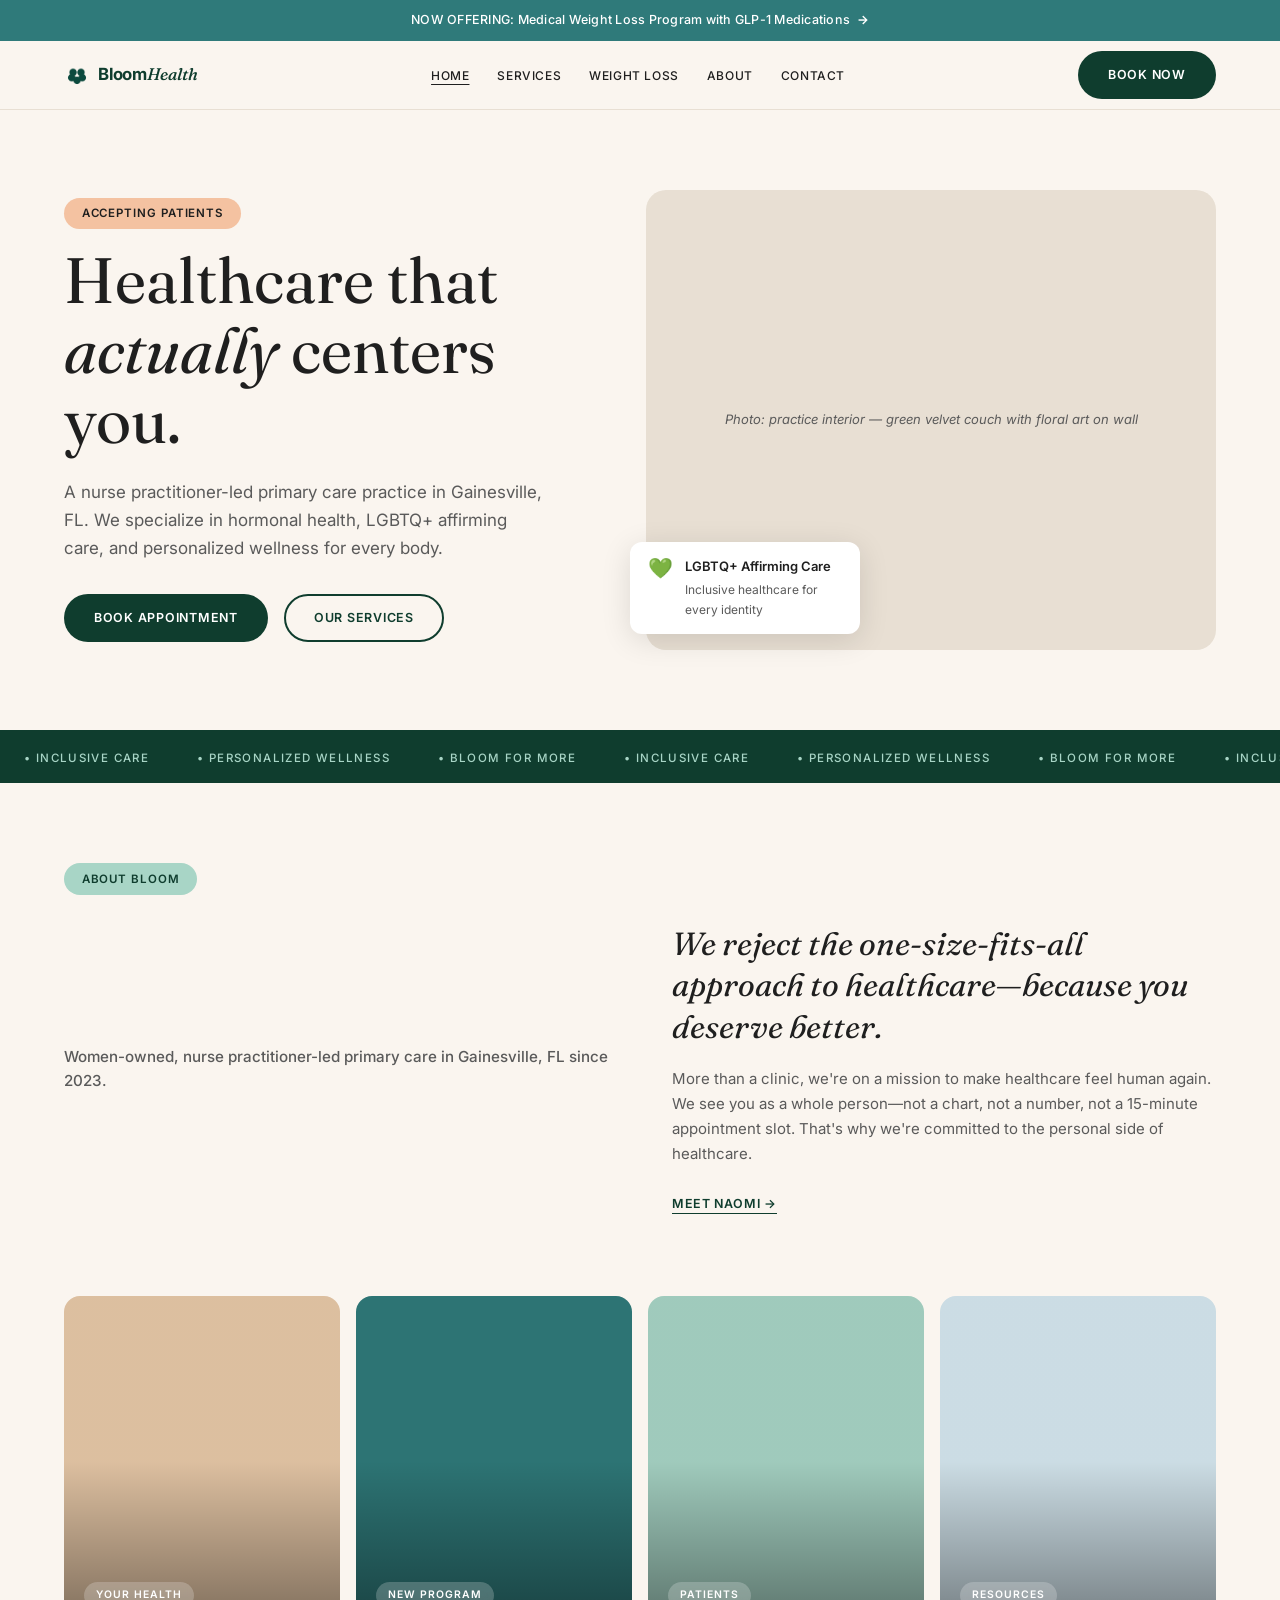
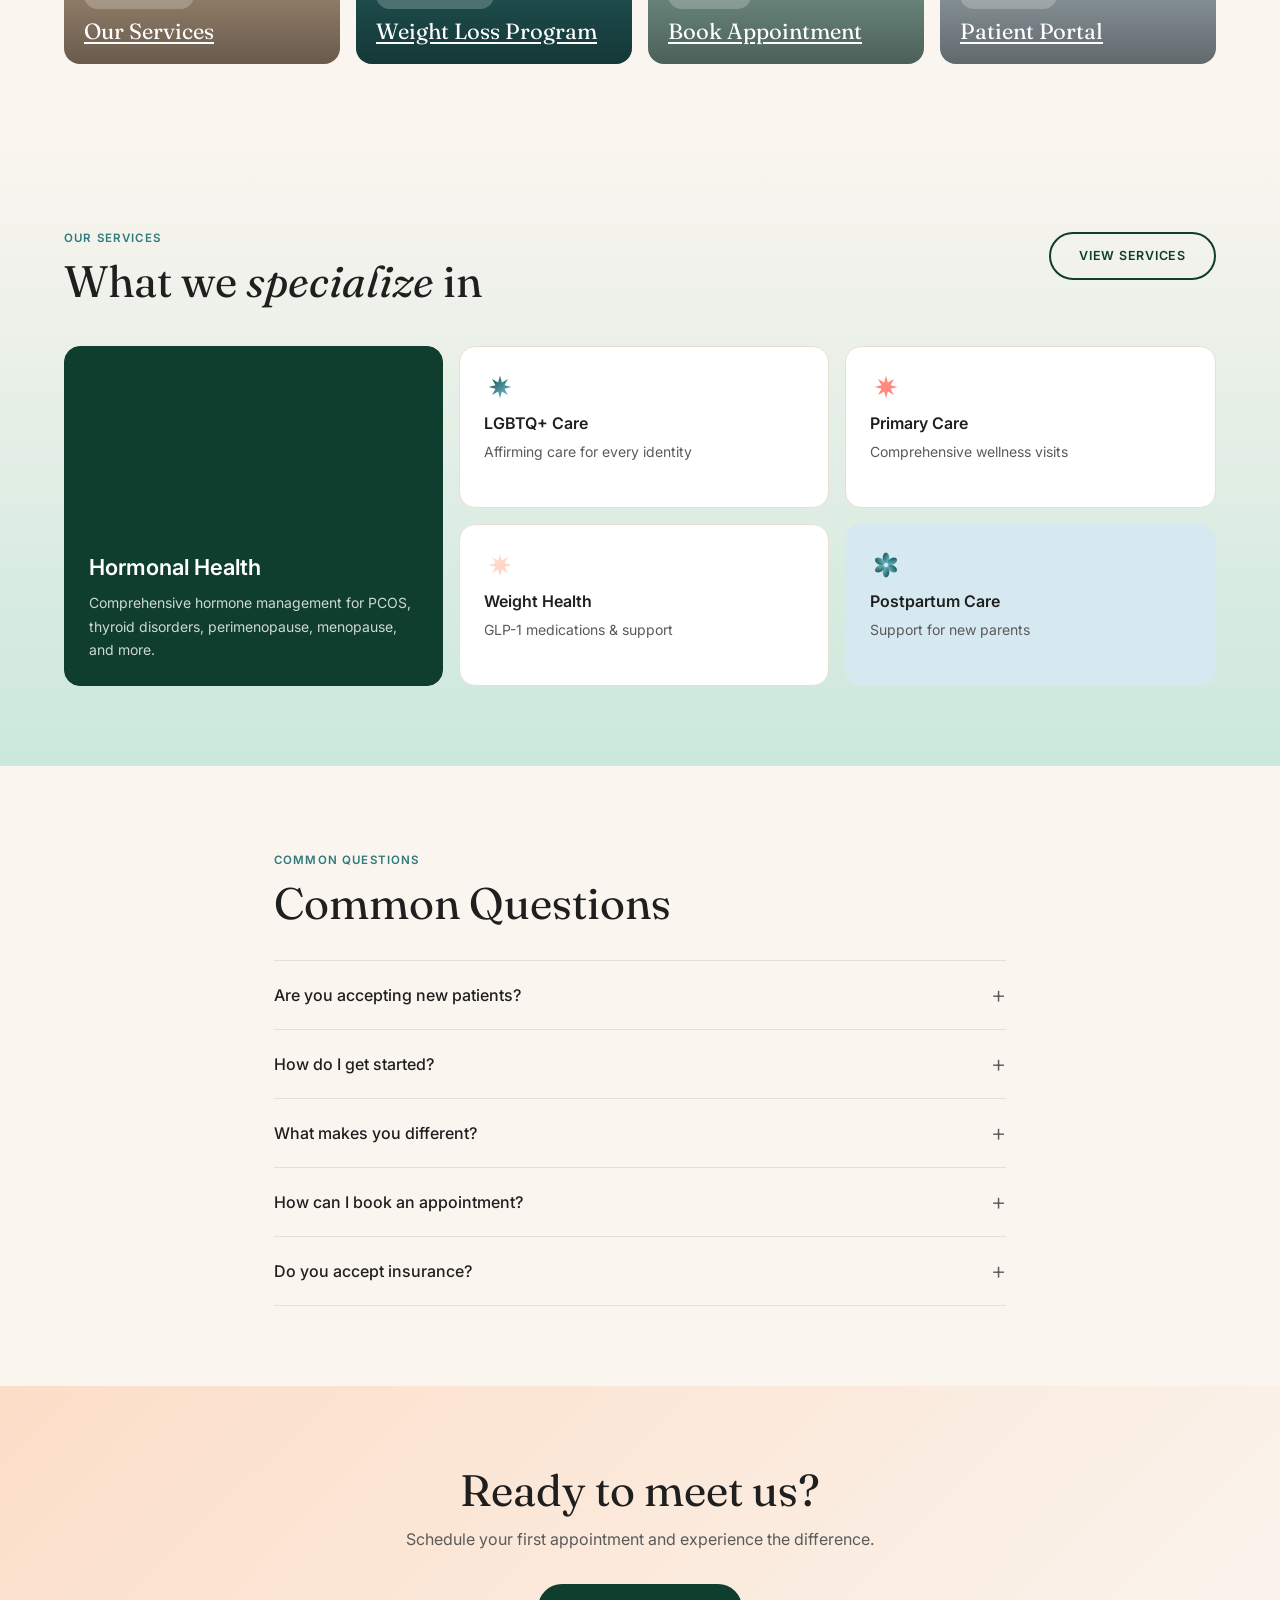
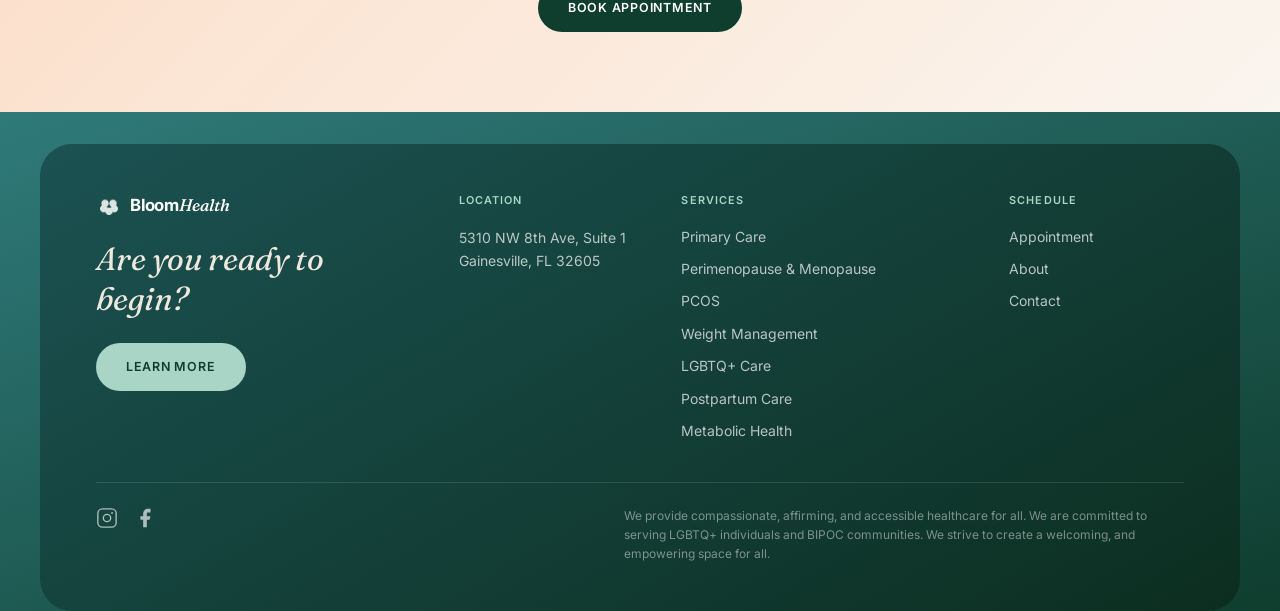
==== index.html @ 66f79494 "Initial Bloom Health site rebuild Co-Authored-By: Claude Sonnet 4.6 <noreply@anthropic.com>" ====
<!DOCTYPE html>
<html lang="en">
<head>
  <meta charset="UTF-8">
  <meta name="viewport" content="width=device-width, initial-scale=1.0">
  <title>Bloom Health | Primary Care in Gainesville, FL</title>
  <meta name="description" content="Bloom Health is a nurse practitioner-led primary care practice in Gainesville, FL. Specializing in hormonal health, LGBTQ+ affirming care, and personalized wellness.">
  <meta property="og:title" content="Bloom Health | Primary Care in Gainesville, FL">
  <meta property="og:description" content="Healthcare that actually centers you. A nurse practitioner-led primary care practice in Gainesville, FL.">
  <meta property="og:type" content="website">
  <link rel="preconnect" href="https://fonts.googleapis.com">
  <link rel="preconnect" href="https://fonts.gstatic.com" crossorigin>
  <link href="https://fonts.googleapis.com/css2?family=Fraunces:ital,opsz,wght@0,9..144,400;0,9..144,500;1,9..144,400;1,9..144,500&family=Inter:wght@400;500;600;700&display=swap" rel="stylesheet">
  <link rel="stylesheet" href="css/styles.css">
</head>
<body>

<!-- TOP BANNER -->
<div class="top-banner">
  NOW OFFERING: Medical Weight Loss Program with GLP-1 Medications
  <a href="weight-loss.html">&nbsp;→</a>
</div>

<!-- NAV -->
<nav class="site-nav">
  <div class="nav-inner">
    <a href="index.html" class="logo">
      <img src="assets/bloom-forest.png" class="logo-icon" alt="">
      <span class="logo-text"><span class="logo-bloom">Bloom</span><span class="logo-health">Health</span></span>
    </a>
    <ul class="nav-links">
      <li><a href="index.html" class="active">Home</a></li>
      <li><a href="services.html">Services</a></li>
      <li><a href="weight-loss.html">Weight Loss</a></li>
      <li><a href="about.html">About</a></li>
      <li><a href="contact.html">Contact</a></li>
    </ul>
    <div class="nav-right">
      <a href="#" class="btn btn-dark">Book Now</a>
      <button class="hamburger" aria-label="Open menu" aria-expanded="false">
        <span></span><span></span><span></span>
      </button>
    </div>
  </div>
</nav>
<div class="nav-overlay" role="dialog" aria-modal="true" aria-label="Navigation menu">
  <button class="close-btn" aria-label="Close menu">✕</button>
  <a href="index.html">Home</a>
  <a href="services.html">Services</a>
  <a href="weight-loss.html">Weight Loss</a>
  <a href="about.html">About</a>
  <a href="contact.html">Contact</a>
  <a href="#" class="btn btn-dark">Book Now</a>
</div>

<!-- ══════════════════════════════════════════
     HERO
     ══════════════════════════════════════════ -->
<section class="home-hero">
  <div class="home-hero-inner">
    <div class="hero-left">
      <span class="pill pill-peach">Accepting Patients</span>
      <h1 class="hero-headline">Healthcare that <em>actually</em> centers you.</h1>
      <p class="hero-body">A nurse practitioner-led primary care practice in Gainesville, FL. We specialize in hormonal health, LGBTQ+ affirming care, and personalized wellness for every body.</p>
      <div class="hero-actions">
        <a href="#" class="btn btn-dark">Book Appointment</a>
        <a href="services.html" class="btn btn-outline">Our Services</a>
      </div>
    </div>
    <div class="hero-image-wrap">
      <div class="img-placeholder" style="min-height:460px; border-radius:20px;">Photo: practice interior — green velvet couch with floral art on wall</div>
      <div class="hero-float-card">
        <div class="float-icon">💚</div>
        <div class="float-card-text">
          <strong>LGBTQ+ Affirming Care</strong>
          <p>Inclusive healthcare for every identity</p>
        </div>
      </div>
    </div>
  </div>
</section>

<!-- MARQUEE -->
<div class="marquee-strip" aria-hidden="true">
  <div class="marquee-track">
    <span>• INCLUSIVE CARE</span><span>• PERSONALIZED WELLNESS</span><span>• BLOOM FOR MORE</span>
    <span>• INCLUSIVE CARE</span><span>• PERSONALIZED WELLNESS</span><span>• BLOOM FOR MORE</span>
    <span>• INCLUSIVE CARE</span><span>• PERSONALIZED WELLNESS</span><span>• BLOOM FOR MORE</span>
    <span>• INCLUSIVE CARE</span><span>• PERSONALIZED WELLNESS</span><span>• BLOOM FOR MORE</span>
    <span>• INCLUSIVE CARE</span><span>• PERSONALIZED WELLNESS</span><span>• BLOOM FOR MORE</span>
    <span>• INCLUSIVE CARE</span><span>• PERSONALIZED WELLNESS</span><span>• BLOOM FOR MORE</span>
  </div>
</div>

<!-- ══════════════════════════════════════════
     ABOUT TEASER
     ══════════════════════════════════════════ -->
<section class="home-about">
  <div class="container">
    <span class="pill pill-mint">About Bloom</span>
    <div class="about-grid">
      <div>
        <p class="about-left-text">Women-owned, nurse practitioner-led primary care in Gainesville, FL since 2023.</p>
      </div>
      <div>
        <p class="about-big-quote">We reject the one-size-fits-all approach to healthcare—because <em>you deserve better</em>.</p>
        <p class="about-sub">More than a clinic, we're on a mission to make healthcare feel human again. We see you as a whole person—not a chart, not a number, not a 15-minute appointment slot. That's why we're committed to the personal side of healthcare.</p>
        <a href="about.html" class="meet-link">Meet Naomi →</a>
      </div>
    </div>
  </div>
</section>

<!-- ══════════════════════════════════════════
     4-IMAGE FEATURE GRID
     ══════════════════════════════════════════ -->
<div class="feature-grid">
  <div class="feature-grid-inner">
    <a href="services.html" class="feature-card fc-1">
      <div class="fc-bg"></div>
      <div class="fc-overlay"></div>
      <div class="fc-content">
        <span class="fc-eyebrow">Your Health</span>
        <p class="fc-title">Our Services</p>
      </div>
    </a>
    <a href="weight-loss.html" class="feature-card fc-2">
      <div class="fc-bg"></div>
      <div class="fc-overlay"></div>
      <div class="fc-content">
        <span class="fc-eyebrow">New Program</span>
        <p class="fc-title">Weight Loss Program</p>
      </div>
    </a>
    <a href="#" class="feature-card fc-3">
      <div class="fc-bg"></div>
      <div class="fc-overlay"></div>
      <div class="fc-content">
        <span class="fc-eyebrow">Patients</span>
        <p class="fc-title">Book Appointment</p>
      </div>
    </a>
    <a href="#" class="feature-card fc-4">
      <div class="fc-bg"></div>
      <div class="fc-overlay"></div>
      <div class="fc-content">
        <span class="fc-eyebrow">Resources</span>
        <p class="fc-title">Patient Portal</p>
      </div>
    </a>
  </div>
</div>

<!-- ══════════════════════════════════════════
     SERVICES SECTION
     ══════════════════════════════════════════ -->
<section class="home-services">
  <div class="container">
    <div class="services-sec-header">
      <div>
        <span class="section-label">Our Services</span>
        <h2>What we <em>specialize</em> in</h2>
      </div>
      <a href="services.html" class="btn btn-outline" style="margin-top:0.5rem;">View Services</a>
    </div>
    <div class="services-grid-home">
      <!-- Big dark left card -->
      <a href="services.html" class="svc-card dark" style="justify-content:flex-end; min-height:340px;">
        <div>
          <h3 style="font-size:1.375rem; margin-bottom:0.75rem;">Hormonal Health</h3>
          <p>Comprehensive hormone management for PCOS, thyroid disorders, perimenopause, menopause, and more.</p>
        </div>
      </a>
      <!-- Right 2×2 -->
      <div class="services-right-grid">
        <a href="lgbtq-care.html" class="svc-card">
          <img src="assets/starburst-gradient-mint.png" class="svc-card-icon" alt="">
          <h3>LGBTQ+ Care</h3>
          <p>Affirming care for every identity</p>
        </a>
        <a href="primary-care.html" class="svc-card">
          <img src="assets/starburst-coral.png" class="svc-card-icon" alt="">
          <h3>Primary Care</h3>
          <p>Comprehensive wellness visits</p>
        </a>
        <a href="weight-management.html" class="svc-card">
          <img src="assets/starburst-gradient-peach.png" class="svc-card-icon" alt="">
          <h3>Weight Health</h3>
          <p>GLP-1 medications &amp; support</p>
        </a>
        <a href="postpartum.html" class="svc-card sky-bg">
          <img src="assets/flower-6-gradient-mint.png" class="svc-card-icon" alt="">
          <h3>Postpartum Care</h3>
          <p>Support for new parents</p>
        </a>
      </div>
    </div>
  </div>
</section>

<!-- ══════════════════════════════════════════
     FAQ
     ══════════════════════════════════════════ -->
<section class="home-faq">
  <div class="container" style="max-width:780px;">
    <span class="section-label">Common Questions</span>
    <h2>Common Questions</h2>
    <div class="faq-list">

      <div class="faq-item">
        <button class="faq-q">Are you accepting new patients?<span class="faq-icon">+</span></button>
        <div class="faq-a">Yes! We are currently accepting new patients. We welcome patients of all backgrounds, identities, and health needs. You can book your first appointment online or by calling our office.</div>
      </div>

      <div class="faq-item">
        <button class="faq-q">How do I get started?<span class="faq-icon">+</span></button>
        <div class="faq-a">Getting started is easy. Click "Book Appointment" to schedule your new patient visit online, or reach out via our Contact page with any questions. New patient appointments are 60 minutes so we have plenty of time to get to know you and your health history.</div>
      </div>

      <div class="faq-item">
        <button class="faq-q">What makes you different?<span class="faq-icon">+</span></button>
        <div class="faq-a">We offer longer appointment times (60 minutes for new patients), whole-person care that connects your symptoms to root causes, a provider who knows your story—not just your chart—and inclusive, affirming care for every body and identity. We reject the rushed, impersonal model of care.</div>
      </div>

      <div class="faq-item">
        <button class="faq-q">How can I book an appointment?<span class="faq-icon">+</span></button>
        <div class="faq-a">You can book online using the "Book Now" button at the top of any page, or contact us directly at info@heybloomhealth.com or (352) 580-6573. We'll get you scheduled as quickly as possible.</div>
      </div>

      <div class="faq-item">
        <!-- TODO: ariella to finish — needs real insurance answer -->
        <button class="faq-q">Do you accept insurance?<span class="faq-icon">+</span></button>
        <div class="faq-a">Please contact our office at info@heybloomhealth.com or (352) 580-6573 for the most current information about accepted insurance plans and self-pay options. We are happy to help you understand your coverage before your visit.</div>
      </div>

    </div>
  </div>
</section>

<!-- ══════════════════════════════════════════
     CTA
     ══════════════════════════════════════════ -->
<section class="cta-section cta-peach-cream">
  <div class="container">
    <h2>Ready to meet us?</h2>
    <p>Schedule your first appointment and experience the difference.</p>
    <a href="#" class="btn btn-dark">Book Appointment</a>
  </div>
</section>

<!-- FOOTER -->
<footer class="site-footer">
  <div class="footer-card">
    <div class="footer-top">
      <div class="footer-brand">
        <div class="footer-logo logo">
          <img src="assets/bloom-gradient-mint.png" class="logo-icon" alt="" style="filter:brightness(0) invert(1) opacity(0.85);">
          <span class="logo-text"><span class="logo-bloom">Bloom</span><span class="logo-health">Health</span></span>
        </div>
        <p class="footer-tagline">Are you ready to begin?</p>
        <a href="#" class="btn btn-mint">Learn more</a>
      </div>
      <div>
        <span class="footer-col-label">Location</span>
        <div class="footer-col-links">
          <address>5310 NW 8th Ave, Suite 1<br>Gainesville, FL 32605</address>
        </div>
      </div>
      <div>
        <span class="footer-col-label">Services</span>
        <nav class="footer-col-links">
          <a href="primary-care.html">Primary Care</a>
          <a href="perimenopause.html">Perimenopause &amp; Menopause</a>
          <a href="pcos.html">PCOS</a>
          <a href="weight-management.html">Weight Management</a>
          <a href="lgbtq-care.html">LGBTQ+ Care</a>
          <a href="postpartum.html">Postpartum Care</a>
          <a href="metabolic-health.html">Metabolic Health</a>
        </nav>
      </div>
      <div>
        <span class="footer-col-label">Schedule</span>
        <nav class="footer-col-links">
          <a href="#">Appointment</a>
          <a href="about.html">About</a>
          <a href="contact.html">Contact</a>
        </nav>
      </div>
    </div>
    <hr class="footer-divider">
    <div class="footer-bottom">
      <div class="footer-social">
        <a href="#" aria-label="Instagram">
          <svg width="22" height="22" fill="none" stroke="currentColor" stroke-width="1.5" viewBox="0 0 24 24"><rect x="2" y="2" width="20" height="20" rx="5"/><circle cx="12" cy="12" r="4"/><path d="M17.5 6.5h.01" stroke-linecap="round" stroke-width="2"/></svg>
        </a>
        <a href="#" aria-label="Facebook">
          <svg width="22" height="22" fill="currentColor" viewBox="0 0 24 24"><path d="M18 2h-3a5 5 0 0 0-5 5v3H7v4h3v8h4v-8h3l1-4h-4V7a1 1 0 0 1 1-1h3z"/></svg>
        </a>
      </div>
      <p class="footer-fine-print">We provide compassionate, affirming, and accessible healthcare for all. We are committed to serving LGBTQ+ individuals and BIPOC communities. We strive to create a welcoming, and empowering space for all.</p>
    </div>
  </div>
</footer>

<script src="js/main.js"></script>
</body>
</html>
---- css/styles.css ----
/* ============================================================
   BLOOM HEALTH — SHARED STYLES
   ============================================================ */

/* --- Google Fonts loaded via <link> in each page head --- */

/* ============================================================
   1. CSS VARIABLES
   ============================================================ */
:root {
  /* Brand colors */
  --forest:  #0F3D2E;
  --teal:    #2F7A7A;
  --mint:    #A8D5C6;
  --coral:   #E87461;
  --peach:   #F4C2A1;
  --sky:     #D6E8F0;
  --cream:   #FAF5EF;

  /* Text */
  --text:           #1F1F1F;
  --text-secondary: #5A5A5A;
  --border:         #E8DFD3;

  /* Fonts */
  --serif: 'Fraunces', Georgia, serif;
  --sans:  'Inter', system-ui, sans-serif;

  /* Layout */
  --max-w:      1200px;
  --px:         1.5rem;
  --section-py: 5rem;

  /* Radius */
  --r-pill: 999px;
  --r-card: 16px;
  --r-sm:   8px;
}

/* ============================================================
   2. RESET & BASE
   ============================================================ */
*, *::before, *::after { box-sizing: border-box; margin: 0; padding: 0; }
html { scroll-behavior: smooth; }
body {
  font-family: var(--sans);
  color: var(--text);
  background: var(--cream);
  font-size: 1rem;
  line-height: 1.6;
  -webkit-font-smoothing: antialiased;
}
img { max-width: 100%; height: auto; display: block; }
a { text-decoration: none; color: inherit; }
ul, ol { list-style: none; }
button { font-family: var(--sans); }
address { font-style: normal; }

/* ============================================================
   3. TYPOGRAPHY
   ============================================================ */
h1, h2, h3, h4 {
  font-family: var(--serif);
  font-weight: 400;
  line-height: 1.1;
  color: var(--text);
}
h1 { font-size: clamp(2.5rem, 5vw, 4.25rem); }
h2 { font-size: clamp(1.75rem, 3.5vw, 2.75rem); }
h3 { font-size: clamp(1.2rem, 2.5vw, 1.6rem); }
p { line-height: 1.65; color: var(--text-secondary); }
em { font-style: italic; }
strong { font-weight: 600; color: var(--text); }

/* ============================================================
   4. LAYOUT UTILITIES
   ============================================================ */
.container {
  max-width: var(--max-w);
  margin: 0 auto;
  padding: 0 var(--px);
}
.section { padding: var(--section-py) 0; }
.text-center { text-align: center; }
.section-label {
  display: inline-block;
  font-size: 0.72rem;
  letter-spacing: 0.1em;
  text-transform: uppercase;
  font-weight: 600;
  color: var(--teal);
  margin-bottom: 0.625rem;
}
.section-label-block { display: block; }

/* Spacing helpers */
.mt-1 { margin-top: 0.5rem; }
.mt-2 { margin-top: 1rem; }
.mt-3 { margin-top: 1.5rem; }
.mt-4 { margin-top: 2rem; }
.mb-2 { margin-bottom: 1rem; }
.mb-3 { margin-bottom: 1.5rem; }
.mb-4 { margin-bottom: 2rem; }

/* ============================================================
   5. PILL BADGES (eyebrows / labels)
   ============================================================ */
.pill {
  display: inline-flex;
  align-items: center;
  padding: 0.4rem 1.1rem;
  border-radius: var(--r-pill);
  font-size: 0.72rem;
  letter-spacing: 0.08em;
  font-weight: 600;
  text-transform: uppercase;
  font-family: var(--sans);
  white-space: nowrap;
}
.pill-peach  { background: var(--peach); color: var(--text); }
.pill-mint   { background: var(--mint);  color: var(--forest); }
.pill-coral  { background: var(--coral); color: white; }
.pill-sky    { background: var(--sky);   color: var(--text); }
.pill-forest { background: var(--forest); color: white; }
.pill-teal   { background: var(--teal);  color: white; }

/* ============================================================
   6. BUTTONS
   ============================================================ */
.btn {
  display: inline-flex;
  align-items: center;
  justify-content: center;
  gap: 0.5rem;
  padding: 0.75rem 1.75rem;
  border-radius: var(--r-pill);
  font-family: var(--sans);
  font-size: 0.78rem;
  font-weight: 600;
  letter-spacing: 0.06em;
  text-transform: uppercase;
  cursor: pointer;
  border: 2px solid transparent;
  transition: opacity 0.2s, transform 0.15s;
  white-space: nowrap;
}
.btn:hover { opacity: 0.86; transform: translateY(-1px); }
.btn-dark    { background: var(--forest); color: white; }
.btn-white   { background: white; color: var(--text); border-color: var(--border); }
.btn-outline { background: transparent; color: var(--forest); border-color: var(--forest); }
.btn-outline-white { background: transparent; color: white; border-color: white; }
.btn-mint    { background: var(--mint); color: var(--forest); }
.btn-coral   { background: var(--coral); color: white; }

/* ============================================================
   7. CARDS
   ============================================================ */
.card {
  background: white;
  border-radius: var(--r-card);
  border: 1px solid var(--border);
  padding: 1.75rem;
}
.card-cream   { background: var(--cream); border-color: var(--border); }
.card-forest  { background: var(--forest); border-color: transparent; color: white; }
.card-forest p, .card-forest li { color: rgba(255,255,255,0.82); }
.card-sky     { background: var(--sky); border-color: transparent; }
.card-sky-light { background: #EAF4FA; border-color: transparent; }
.card-peach   { background: #FDF0E6; border-color: transparent; }
.card-mint-light { background: #EBF7F2; border-color: transparent; }

/* ============================================================
   8. IMAGE PLACEHOLDERS
   ============================================================ */
.img-placeholder {
  background: var(--border);
  border-radius: var(--r-card);
  display: flex;
  align-items: center;
  justify-content: center;
  color: var(--text-secondary);
  font-size: 0.8125rem;
  font-style: italic;
  text-align: center;
  padding: 2rem;
  min-height: 280px;
  width: 100%;
}

/* ============================================================
   9. HIGHLIGHTED TEXT (mark / inline)
   ============================================================ */
mark {
  background: transparent;
  padding: 0.05em 0.35em;
  border-radius: 5px;
  font-style: inherit;
}
mark.coral { background: var(--coral); color: white; }
mark.mint  { background: var(--mint);  color: var(--forest); }
mark.sky   { background: var(--sky);   color: var(--text); }

/* ============================================================
   10. NUMBERED STEPS
   ============================================================ */
.steps { display: flex; flex-direction: column; gap: 2rem; }
.step  { display: flex; gap: 1.5rem; align-items: flex-start; }
.step-number {
  flex-shrink: 0;
  width: 48px; height: 48px;
  border-radius: 50%;
  background: var(--mint);
  color: var(--forest);
  display: flex; align-items: center; justify-content: center;
  font-weight: 700; font-size: 1rem; font-family: var(--sans);
}
.step-content h4 {
  font-family: var(--sans); font-weight: 600; font-size: 1rem;
  color: var(--text); margin-bottom: 0.375rem;
}
.step-content p { font-size: 0.9375rem; }

/* ============================================================
   11. BLOOM DIFFERENCE / RULE LIST
   ============================================================ */
.diff-list { }
.diff-item { padding: 1.75rem 0; border-top: 1px solid var(--border); }
.diff-item:last-child { border-bottom: 1px solid var(--border); }
.diff-item h4 {
  font-family: var(--sans); font-weight: 600;
  color: var(--text); margin-bottom: 0.375rem;
}
.diff-item p { font-size: 0.9375rem; }

/* ============================================================
   12. BULLET LISTS
   ============================================================ */
.arrow-list { display: flex; flex-direction: column; gap: 0.625rem; }
.arrow-list li {
  display: flex; gap: 0.75rem;
  font-size: 0.9375rem; color: var(--text-secondary);
}
.arrow-list li::before { content: '→'; color: var(--coral); flex-shrink: 0; font-weight: 700; }

.check-list { display: flex; flex-direction: column; gap: 0.625rem; }
.check-list li {
  display: flex; gap: 0.75rem;
  font-size: 0.9375rem; color: var(--text-secondary);
}
.check-list li::before { content: '✓'; color: var(--forest); flex-shrink: 0; font-weight: 700; }

.dash-list { display: flex; flex-direction: column; gap: 0.625rem; }
.dash-list li {
  display: flex; gap: 0.75rem;
  font-size: 0.9375rem; color: var(--text-secondary);
}
.dash-list li::before { content: '—'; color: var(--border); flex-shrink: 0; }

.two-col-list {
  display: grid;
  grid-template-columns: 1fr 1fr;
  gap: 0.5rem 2rem;
}
.two-col-list li {
  display: flex; gap: 0.5rem;
  font-size: 0.875rem; color: var(--text-secondary);
}
.two-col-list li::before { content: '—'; color: var(--border); flex-shrink: 0; }
.two-col-list.cream-text li,
.two-col-list.cream-text li::before {
  color: rgba(255,255,255,0.82);
}

/* ============================================================
   13. QUOTE / HIGHLIGHT CARD
   ============================================================ */
.quote-card {
  background: var(--sky);
  border-radius: var(--r-card);
  padding: 2.5rem 3rem;
}
.quote-card blockquote {
  font-family: var(--serif);
  font-size: clamp(1.1rem, 2vw, 1.45rem);
  font-style: italic;
  line-height: 1.55;
  color: var(--text);
}
.quote-card .quote-mark {
  font-size: 3.5rem;
  color: var(--mint);
  line-height: 0.6;
  font-family: var(--serif);
  display: block;
  margin-bottom: 1.25rem;
}

/* ============================================================
   14. INSURANCE BOX
   ============================================================ */
.insurance-box {
  border-radius: 12px;
  padding: 2rem 2.25rem;
  background: var(--sky);
}
.insurance-box.peach { background: #FDF0E6; }
.insurance-box p { font-size: 0.9375rem; margin-bottom: 0.75rem; }
.insurance-box p:last-child { margin-bottom: 0; }

/* ============================================================
   15. TREATMENT SUB-CARDS
   ============================================================ */
.treatment-grid {
  display: grid;
  grid-template-columns: 1fr 1fr;
  gap: 1rem;
  margin-top: 1rem;
}
.treatment-card {
  background: #F2EDE6;
  border-radius: 12px;
  padding: 1.25rem 1.5rem;
}
.treatment-card h4 {
  font-family: var(--sans); font-weight: 600; font-size: 0.9rem;
  color: var(--text); margin-bottom: 0.375rem;
}
.treatment-card p { font-size: 0.85rem; }

/* ============================================================
   16. TREATMENT PARENT CARD
   ============================================================ */
.treatment-parent {
  border-radius: var(--r-card);
  border: 1px solid var(--border);
  background: white;
  padding: 2rem;
  margin-bottom: 1.25rem;
}
.treatment-parent > p {
  font-size: 0.9375rem;
  margin-bottom: 1.25rem;
}

/* ============================================================
   17. STAT CARDS (weight pages)
   ============================================================ */
.stat-cards-row {
  display: grid;
  grid-template-columns: repeat(3, 1fr);
  gap: 1.25rem;
  padding: 2.5rem var(--px);
  max-width: var(--max-w);
  margin: 0 auto;
}
.stat-card {
  background: white;
  border-radius: var(--r-card);
  border: 1px solid var(--border);
  padding: 1.75rem;
  text-align: center;
}
.stat-value {
  font-family: var(--serif);
  font-size: 2.75rem;
  color: var(--forest);
  display: block;
  line-height: 1;
}
.stat-unit {
  font-size: 0.68rem;
  letter-spacing: 0.1em;
  text-transform: uppercase;
  font-weight: 600;
  color: var(--text-secondary);
  display: block;
  margin-top: 0.375rem;
}

/* ============================================================
   18. PRICING CARD (dark)
   ============================================================ */
.pricing-card-dark {
  background: var(--forest);
  border-radius: var(--r-card);
  padding: 2.5rem;
}
.pricing-card-dark > h3 { color: white; font-family: var(--sans); font-weight: 700; font-size: 1.25rem; margin-bottom: 0.375rem; }
.pricing-card-dark > p { color: rgba(255,255,255,0.65); font-size: 0.875rem; margin-bottom: 0; }
.pricing-row {
  display: flex;
  justify-content: space-between;
  align-items: center;
  padding: 1.375rem 0;
  border-top: 1px solid rgba(255,255,255,0.15);
  gap: 1rem;
  flex-wrap: wrap;
}
.pricing-row-info h4 { color: white; font-family: var(--sans); font-weight: 600; font-size: 1rem; }
.pricing-row-info span { color: rgba(255,255,255,0.6); font-size: 0.8rem; display: block; margin-top: 0.2rem; }
.pricing-amount {
  font-family: var(--serif);
  font-size: 2.25rem;
  color: var(--mint);
  white-space: nowrap;
  line-height: 1;
}
.pricing-amount small { font-size: 1rem; font-family: var(--sans); color: rgba(255,255,255,0.6); }
.pricing-note {
  font-size: 0.8rem;
  color: rgba(255,255,255,0.55);
  border-top: 1px solid rgba(255,255,255,0.15);
  padding-top: 1.25rem;
  margin-top: 0.5rem;
}

/* ============================================================
   19. MEDICATION COMPARISON CARDS
   ============================================================ */
.med-cards {
  display: grid;
  grid-template-columns: 1fr 1fr;
  gap: 1.5rem;
  margin-top: 2rem;
}
.med-card { border-radius: var(--r-card); padding: 2rem; }
.med-card-light { background: white; border: 1px solid var(--border); }
.med-card-dark  { background: var(--forest); }
.med-card-dark h3 { color: white; }
.med-card-dark p  { color: rgba(255,255,255,0.7); }
.med-price {
  font-family: var(--serif);
  font-size: 3.5rem;
  line-height: 1;
  margin: 1rem 0 0.25rem;
}
.med-card-light .med-price { color: var(--forest); }
.med-card-dark  .med-price { color: var(--mint); }
.med-price-unit { font-size: 1rem; font-family: var(--sans); font-weight: 400; }
.med-card ul { display: flex; flex-direction: column; gap: 0.5rem; margin: 1.25rem 0 1.5rem; }
.med-card ul li { font-size: 0.875rem; display: flex; gap: 0.625rem; }
.med-card-light ul li::before { content: '—'; color: var(--mint); flex-shrink: 0; font-weight: 700; }
.med-card-dark  ul li::before { content: '—'; color: var(--coral); flex-shrink: 0; font-weight: 700; }
.med-card-dark .med-card ul li { color: rgba(255,255,255,0.8); }

/* ============================================================
   20. DARK FEATURES STRIP
   ============================================================ */
.dark-strip {
  background: var(--forest);
  padding: 3rem 0;
}
.dark-strip .inner {
  max-width: var(--max-w);
  margin: 0 auto;
  padding: 0 var(--px);
  display: grid;
  grid-template-columns: repeat(4, 1fr);
  gap: 2rem;
  text-align: center;
}
.dark-strip-item img { width: 40px; height: 40px; margin: 0 auto 0.75rem; filter: brightness(0) invert(1) opacity(0.8); }
.dark-strip-item h4 { color: white; font-family: var(--sans); font-weight: 600; font-size: 0.9rem; margin-bottom: 0.375rem; }
.dark-strip-item p  { color: rgba(255,255,255,0.6); font-size: 0.8rem; }

/* ============================================================
   21. APPROACH GRID (weight loss page)
   ============================================================ */
.approach-grid {
  display: grid;
  grid-template-columns: 1fr 1fr;
  gap: 1.25rem;
}
.approach-card {
  background: var(--sky);
  border-radius: var(--r-card);
  padding: 1.5rem;
}
.approach-card h4 { font-family: var(--sans); font-weight: 600; font-size: 0.95rem; color: var(--text); margin-bottom: 0.375rem; display: flex; gap: 0.5rem; align-items: flex-start; }
.approach-card h4::before { content: '✓'; color: var(--forest); flex-shrink: 0; }
.approach-card p { font-size: 0.875rem; }

/* ============================================================
   22. PROVIDER CARDS (about page)
   ============================================================ */
.provider-section { padding: var(--section-py) 0; background: var(--cream); }
.provider-inner {
  max-width: var(--max-w);
  margin: 0 auto;
  padding: 0 var(--px);
  display: grid;
  grid-template-columns: 1fr 1.65fr;
  gap: 4rem;
  align-items: start;
}
.provider-photo-wrap { position: relative; }
.provider-photo-wrap .img-placeholder {
  aspect-ratio: 3/4;
  min-height: unset;
  height: 420px;
}
.provider-tab {
  position: absolute;
  bottom: 0; left: 0; right: 0;
  background: var(--peach);
  border-radius: 0 0 var(--r-card) var(--r-card);
  padding: 1rem 1.25rem;
  text-align: center;
}
.provider-tab.mint-tab { background: var(--mint); }
.provider-tab strong { display: block; font-size: 0.9rem; font-weight: 600; color: var(--text); }
.provider-tab span   { font-size: 0.8rem; color: var(--text-secondary); }

.provider-bio h2 { margin: 0.5rem 0 1.25rem; }
.provider-bio > p { margin-bottom: 1.25rem; }
.provider-bio h4 {
  font-family: var(--sans); font-weight: 600;
  font-size: 0.8rem; text-transform: uppercase;
  letter-spacing: 0.07em; color: var(--text);
  margin: 1.5rem 0 0.625rem;
}
.provider-bio ul { display: flex; flex-direction: column; gap: 0.375rem; }
.provider-bio ul li {
  font-size: 0.9375rem; color: var(--text-secondary);
  padding-left: 1.25rem; position: relative;
}
.provider-bio ul li::before { content: '—'; position: absolute; left: 0; color: var(--border); }
.provider-tags { display: flex; gap: 0.625rem; flex-wrap: wrap; margin-top: 1.5rem; }
.provider-tag {
  padding: 0.4rem 1rem;
  border-radius: var(--r-pill);
  font-size: 0.78rem; font-weight: 500;
}

/* ============================================================
   23. NAVIGATION
   ============================================================ */
.site-nav {
  position: sticky;
  top: 0;
  z-index: 100;
  background: rgba(250,245,239,0.97);
  backdrop-filter: blur(8px);
  border-bottom: 1px solid var(--border);
}
.nav-inner {
  max-width: var(--max-w);
  margin: 0 auto;
  padding: 0 var(--px);
  height: 68px;
  display: flex;
  align-items: center;
  justify-content: space-between;
  gap: 1.5rem;
}
.logo {
  display: flex;
  align-items: center;
  gap: 0.5rem;
  text-decoration: none;
  flex-shrink: 0;
}
.logo-icon { width: 26px; height: 26px; flex-shrink: 0; }
.logo-text  { display: flex; align-items: baseline; }
.logo-bloom { font-family: var(--sans); font-weight: 700; font-size: 1.05rem; color: var(--forest); letter-spacing: -0.01em; }
.logo-health{ font-family: var(--serif); font-style: italic; font-weight: 500; font-size: 1.05rem; color: var(--forest); }

.nav-links {
  display: flex;
  align-items: center;
  gap: 1.75rem;
}
.nav-links a {
  font-size: 0.75rem;
  font-weight: 500;
  letter-spacing: 0.05em;
  text-transform: uppercase;
  color: var(--text);
  transition: color 0.2s;
}
.nav-links a:hover { color: var(--forest); }
.nav-links a.active {
  text-decoration: underline;
  text-underline-offset: 4px;
}
.nav-right {
  display: flex;
  align-items: center;
  gap: 1rem;
}
.hamburger {
  display: none;
  background: none;
  border: none;
  cursor: pointer;
  padding: 0.375rem;
  flex-direction: column;
  gap: 5px;
}
.hamburger span {
  display: block;
  width: 22px; height: 2px;
  background: var(--text);
  border-radius: 2px;
  transition: 0.3s;
}

/* Mobile overlay */
.nav-overlay {
  display: none;
  position: fixed;
  inset: 0;
  background: var(--cream);
  z-index: 200;
  flex-direction: column;
  align-items: center;
  justify-content: center;
  gap: 2rem;
}
.nav-overlay.open { display: flex; }
.nav-overlay a {
  font-size: 1.25rem;
  font-weight: 500;
  text-transform: uppercase;
  letter-spacing: 0.06em;
  color: var(--text);
}
.nav-overlay .close-btn {
  position: absolute;
  top: 1.25rem; right: 1.25rem;
  background: none; border: none;
  font-size: 1.5rem;
  cursor: pointer;
  color: var(--text);
  padding: 0.5rem;
  line-height: 1;
}

/* ============================================================
   24. TOP BANNER
   ============================================================ */
.top-banner {
  background: var(--teal);
  color: white;
  text-align: center;
  padding: 0.65rem var(--px);
  font-size: 0.78rem;
  font-weight: 500;
  letter-spacing: 0.02em;
}
.top-banner a { color: white; font-weight: 700; }

/* ============================================================
   25. MARQUEE
   ============================================================ */
.marquee-strip {
  overflow: hidden;
  background: var(--forest);
  padding: 0.875rem 0;
}
.marquee-track {
  display: inline-flex;
  animation: marquee 28s linear infinite;
}
.marquee-track span {
  font-size: 0.72rem;
  letter-spacing: 0.12em;
  text-transform: uppercase;
  color: var(--mint);
  font-weight: 500;
  padding: 0 1.5rem;
  white-space: nowrap;
}
@keyframes marquee {
  0%   { transform: translateX(0); }
  100% { transform: translateX(-50%); }
}

/* ============================================================
   26. FOOTER
   ============================================================ */
.site-footer {
  background: linear-gradient(160deg, var(--teal) 0%, var(--forest) 100%);
  padding: 2rem var(--px) 0;
}
.footer-card {
  background: linear-gradient(150deg, #1b5252 0%, #0c2e20 100%);
  border-radius: 32px;
  padding: 3rem 3.5rem;
  max-width: var(--max-w);
  margin: 0 auto;
}
.footer-top {
  display: grid;
  grid-template-columns: 1.8fr 1fr 1.6fr 1fr;
  gap: 3rem;
  margin-bottom: 2.5rem;
}
.footer-logo .logo-bloom,
.footer-logo .logo-health { color: white; }
.footer-tagline {
  font-family: var(--serif);
  font-style: italic;
  font-size: clamp(1.5rem, 2.5vw, 2.1rem);
  color: #EEE8DE;
  line-height: 1.25;
  margin: 1.25rem 0 1.5rem;
}
.footer-col-label {
  font-size: 0.68rem;
  letter-spacing: 0.1em;
  text-transform: uppercase;
  font-weight: 600;
  color: var(--mint);
  margin-bottom: 1rem;
  display: block;
}
.footer-col-links { display: flex; flex-direction: column; gap: 0.625rem; }
.footer-col-links a {
  font-size: 0.875rem;
  color: rgba(255,255,255,0.7);
  transition: color 0.2s;
}
.footer-col-links a:hover { color: white; }
.footer-col-links address {
  color: rgba(255,255,255,0.7);
  font-size: 0.875rem;
  line-height: 1.7;
}
.footer-divider {
  border: none;
  border-top: 1px solid rgba(255,255,255,0.12);
  margin-bottom: 1.5rem;
}
.footer-bottom {
  display: flex;
  align-items: flex-start;
  justify-content: space-between;
  gap: 2rem;
  flex-wrap: wrap;
}
.footer-social { display: flex; gap: 1rem; align-items: center; }
.footer-social a { color: rgba(255,255,255,0.65); transition: color 0.2s; }
.footer-social a:hover { color: white; }
.footer-fine-print {
  font-size: 0.75rem;
  color: rgba(255,255,255,0.45);
  max-width: 560px;
  line-height: 1.55;
}

/* ============================================================
   27. HOME PAGE
   ============================================================ */

/* Hero */
.home-hero {
  background: var(--cream);
  padding: var(--section-py) 0;
}
.home-hero-inner {
  max-width: var(--max-w);
  margin: 0 auto;
  padding: 0 var(--px);
  display: grid;
  grid-template-columns: 1fr 1.1fr;
  gap: 4rem;
  align-items: center;
}
.hero-headline {
  font-size: clamp(2.5rem, 5vw, 4.25rem);
  margin: 1rem 0 1.375rem;
}
.hero-body { font-size: 1.0625rem; margin-bottom: 2rem; max-width: 480px; }
.hero-actions { display: flex; gap: 1rem; flex-wrap: wrap; align-items: center; }
.hero-image-wrap { position: relative; }
.hero-float-card {
  position: absolute;
  bottom: 1rem; left: -1rem;
  background: white;
  border-radius: 12px;
  padding: 0.875rem 1.125rem;
  box-shadow: 0 6px 30px rgba(0,0,0,0.12);
  display: flex; gap: 0.75rem; align-items: flex-start;
  max-width: 230px;
  font-size: 0.8rem;
}
.float-icon { font-size: 1.25rem; flex-shrink: 0; line-height: 1; margin-top: 0.1rem; }
.float-card-text strong { display: block; font-weight: 600; color: var(--text); margin-bottom: 0.2rem; font-size: 0.8125rem; }
.float-card-text p { font-size: 0.75rem; color: var(--text-secondary); }

/* About teaser */
.home-about { padding: var(--section-py) 0; background: var(--cream); }
.home-about .about-grid {
  display: grid;
  grid-template-columns: 1fr 1fr;
  gap: 4rem;
  align-items: center;
  margin-top: 1.75rem;
}
.about-left-text {
  font-size: 0.95rem;
  color: var(--text-secondary);
  font-weight: 500;
  line-height: 1.6;
}
.about-big-quote {
  font-family: var(--serif);
  font-size: clamp(1.4rem, 2.5vw, 2rem);
  font-style: italic;
  line-height: 1.3;
  color: var(--text);
  margin-bottom: 1.25rem;
}
.about-sub { font-size: 0.9375rem; margin-bottom: 1.5rem; }
.meet-link {
  font-size: 0.78rem;
  font-weight: 600;
  letter-spacing: 0.05em;
  text-transform: uppercase;
  color: var(--forest);
  border-bottom: 1.5px solid var(--forest);
  padding-bottom: 2px;
}

/* Feature grid (4 tall cards) */
.feature-grid { padding: 0 0 var(--section-py); background: var(--cream); }
.feature-grid-inner {
  max-width: var(--max-w);
  margin: 0 auto;
  padding: 0 var(--px);
  display: grid;
  grid-template-columns: repeat(4, 1fr);
  gap: 1rem;
}
.feature-card {
  position: relative;
  border-radius: var(--r-card);
  overflow: hidden;
  aspect-ratio: 3/4;
  display: flex;
  flex-direction: column;
  justify-content: flex-end;
  text-decoration: none;
}
.fc-bg {
  position: absolute;
  inset: 0;
  background-size: cover;
  background-position: center;
}
.fc-overlay {
  position: absolute;
  inset: 0;
  background: linear-gradient(to top, rgba(0,0,0,0.55) 0%, rgba(0,0,0,0.05) 55%);
}
.fc-content {
  position: relative;
  z-index: 1;
  padding: 1.25rem;
}
.fc-eyebrow {
  display: inline-block;
  background: rgba(255,255,255,0.22);
  backdrop-filter: blur(4px);
  color: white;
  font-size: 0.65rem;
  letter-spacing: 0.1em;
  text-transform: uppercase;
  font-weight: 600;
  padding: 0.3rem 0.75rem;
  border-radius: var(--r-pill);
  margin-bottom: 0.625rem;
}
.fc-title {
  font-family: var(--serif);
  font-size: 1.375rem;
  color: white;
  line-height: 1.15;
  text-decoration: underline;
  text-underline-offset: 3px;
}
.feature-card.fc-1 .fc-bg { background-color: #E8C9A8; }
.feature-card.fc-2 .fc-bg { background-color: var(--teal); }
.feature-card.fc-3 .fc-bg { background-color: var(--mint); }
.feature-card.fc-4 .fc-bg { background-color: var(--sky); }

/* Home services section */
.home-services {
  background: linear-gradient(180deg, var(--cream) 0%, #CBE8DC 100%);
  padding: var(--section-py) 0;
}
.services-sec-header {
  display: flex;
  align-items: flex-start;
  justify-content: space-between;
  margin-bottom: 2.5rem;
  gap: 1rem;
  flex-wrap: wrap;
}
.services-grid-home {
  display: grid;
  grid-template-columns: 1fr 2fr;
  gap: 1rem;
}
.services-right-grid {
  display: grid;
  grid-template-columns: 1fr 1fr;
  gap: 1rem;
}
.svc-card {
  background: white;
  border-radius: var(--r-card);
  border: 1px solid var(--border);
  padding: 1.5rem;
  display: flex;
  flex-direction: column;
  gap: 0.5rem;
  text-decoration: none;
  transition: box-shadow 0.2s, transform 0.2s;
}
.svc-card:hover { box-shadow: 0 4px 24px rgba(0,0,0,0.08); transform: translateY(-2px); }
.svc-card-icon { width: 32px; height: 32px; margin-bottom: 0.25rem; }
.svc-card h3 { font-family: var(--sans); font-weight: 600; font-size: 1rem; color: var(--text); }
.svc-card p  { font-size: 0.875rem; color: var(--text-secondary); flex: 1; }
.svc-card.dark { background: var(--forest); border-color: var(--forest); }
.svc-card.dark h3 { color: white; }
.svc-card.dark p  { color: rgba(255,255,255,0.8); }
.svc-card.sky-bg  { background: var(--sky); border-color: transparent; }

/* FAQ */
.home-faq { background: var(--cream); padding: var(--section-py) 0; }
.faq-list { margin-top: 2rem; }
.faq-item { border-top: 1px solid var(--border); }
.faq-item:last-child { border-bottom: 1px solid var(--border); }
.faq-q {
  display: flex;
  justify-content: space-between;
  align-items: center;
  padding: 1.375rem 0;
  cursor: pointer;
  font-family: var(--sans);
  font-weight: 500;
  font-size: 1rem;
  color: var(--text);
  background: none;
  border: none;
  width: 100%;
  text-align: left;
  gap: 1rem;
}
.faq-icon {
  font-size: 1.5rem;
  color: var(--text-secondary);
  flex-shrink: 0;
  transition: transform 0.25s;
  line-height: 1;
  font-weight: 300;
}
.faq-item.open .faq-icon { transform: rotate(45deg); }
.faq-a {
  display: none;
  padding: 0 0 1.375rem;
  font-size: 0.9375rem;
  color: var(--text-secondary);
  max-width: 700px;
}
.faq-item.open .faq-a { display: block; }

/* CTA sections */
.cta-section { padding: var(--section-py) 0; text-align: center; }
.cta-section h2 { margin-bottom: 0.75rem; }
.cta-section > .container > p { margin-bottom: 2rem; }
.cta-peach-cream { background: linear-gradient(135deg, #FCDEC8 0%, var(--cream) 100%); }
.cta-cream       { background: var(--cream); }
.cta-dark        { background: #141414; }
.cta-dark h2     { color: var(--teal); }
.cta-dark p      { color: rgba(255,255,255,0.65); }
.cta-teal-forest { background: linear-gradient(135deg, var(--teal) 0%, var(--forest) 100%); }
.cta-teal-forest h2 { color: var(--cream); }
.cta-teal-forest p  { color: rgba(255,255,255,0.72); }

/* ============================================================
   28. ABOUT PAGE
   ============================================================ */
.about-hero { padding: var(--section-py) 0; background: var(--cream); }
.about-hero-inner {
  max-width: var(--max-w);
  margin: 0 auto;
  padding: 0 var(--px);
  display: grid;
  grid-template-columns: 1fr 1fr;
  gap: 4rem;
  align-items: center;
}
.about-image-cluster {
  display: grid;
  grid-template-columns: 1fr 1fr;
  grid-template-rows: 1fr 1fr;
  gap: 0.875rem;
  height: 460px;
}
.cluster-tall {
  grid-row: 1 / 3;
}
.cluster-tall .img-placeholder,
.about-image-cluster .img-placeholder {
  height: 100%;
  min-height: unset;
  border-radius: 12px;
}

.founder-quote-section { padding: var(--section-py) 0; background: var(--cream); text-align: center; }
.founder-quote-section .inner { max-width: 800px; margin: 0 auto; padding: 0 var(--px); }
.founder-blockquote {
  font-family: var(--serif);
  font-size: clamp(1.25rem, 2.5vw, 1.65rem);
  font-style: italic;
  line-height: 1.55;
  color: var(--text);
  margin-bottom: 1.5rem;
}
.quote-marks {
  display: flex;
  gap: 0.25rem;
  justify-content: center;
  margin-bottom: 1.25rem;
}
.quote-marks span {
  font-size: 2rem;
  color: var(--mint);
  font-family: var(--serif);
  line-height: 1;
}
.founder-attribution {
  font-size: 0.875rem;
  color: var(--text-secondary);
  font-weight: 500;
  letter-spacing: 0.03em;
}

/* ============================================================
   29. SERVICES PAGE
   ============================================================ */
.services-hero {
  background: linear-gradient(160deg, var(--teal) 0%, var(--forest) 100%);
  padding: var(--section-py) var(--px);
  overflow: hidden;
  position: relative;
}
.services-hero-inner {
  max-width: var(--max-w);
  margin: 0 auto;
  display: grid;
  grid-template-columns: 1fr auto;
  gap: 3rem;
  align-items: center;
}
.services-hero h1 { color: white; }
.services-hero > .services-hero-inner > div:first-child > p {
  color: rgba(255,255,255,0.8);
  max-width: 520px;
  margin: 1rem 0 2.5rem;
  font-size: 1.0625rem;
}
.benefit-cards-row {
  display: grid;
  grid-template-columns: 1fr 1fr;
  gap: 0.875rem;
  max-width: 600px;
}
.benefit-card {
  background: rgba(255,255,255,0.12);
  backdrop-filter: blur(4px);
  border: 1px solid rgba(255,255,255,0.18);
  border-radius: 10px;
  padding: 0.875rem 1.125rem;
  font-size: 0.8125rem;
  color: rgba(255,255,255,0.9);
  line-height: 1.45;
}
.services-hero-motifs {
  display: grid;
  grid-template-columns: repeat(3, 1fr);
  gap: 0.75rem;
  align-content: center;
}
.services-hero-motifs img { width: 52px; height: 52px; }

/* Services full grid */
.services-full-section { background: var(--cream); padding: var(--section-py) 0; }
.full-services-grid {
  display: grid;
  grid-template-columns: repeat(3, 1fr);
  gap: 1.25rem;
  margin-top: 2.5rem;
}
.full-svc-card {
  background: white;
  border-radius: var(--r-card);
  border: 1px solid var(--border);
  padding: 1.75rem;
  display: flex;
  flex-direction: column;
  gap: 0.625rem;
  text-decoration: none;
  transition: box-shadow 0.2s, transform 0.2s;
}
.full-svc-card:hover { box-shadow: 0 4px 24px rgba(0,0,0,0.08); transform: translateY(-2px); }
.full-svc-card-icon { width: 36px; height: 36px; }
.full-svc-card h3 { font-family: var(--sans); font-weight: 600; font-size: 1.05rem; color: var(--text); }
.full-svc-card p  { font-size: 0.875rem; flex: 1; }
.full-svc-card .learn-more {
  font-size: 0.78rem; font-weight: 600; letter-spacing: 0.04em;
  text-transform: uppercase; color: var(--forest); margin-top: 0.375rem;
}
.quote-card-span { grid-column: span 2; }

/* ============================================================
   30. SERVICE SUB-PAGE HEROES
   ============================================================ */
.service-hero {
  padding: 5rem var(--px) 4.5rem;
  text-align: center;
}
.service-hero.bg-sky-soft {
  background: linear-gradient(160deg, #EBF6FA 0%, #D6E8F0 100%);
}
.service-hero.bg-teal-dark {
  background: linear-gradient(160deg, var(--teal) 0%, var(--forest) 100%);
}
.service-hero.bg-teal-dark h1 { color: white; }
.service-hero.bg-teal-dark p  { color: rgba(255,255,255,0.8); }
.service-hero h1 { margin: 0.75rem 0 1rem; }
.service-hero > .hero-sub { max-width: 600px; margin: 0 auto 2rem; font-size: 1.0625rem; }
.hero-icon { width: 52px; height: 52px; margin: 0.75rem auto; }

/* Symptoms card (dark green) */
.symptoms-dark-card {
  background: var(--forest);
  border-radius: var(--r-card);
  padding: 2.25rem 2.5rem;
  margin-top: 1.5rem;
}
.symptoms-dark-card h4 {
  font-family: var(--sans); font-weight: 600;
  color: white; margin-bottom: 1.25rem;
}

/* What-we-treat stacked cards */
.treat-stack { display: flex; flex-direction: column; gap: 1.25rem; margin-top: 1.5rem; }
.treat-card {
  background: white;
  border-radius: var(--r-card);
  border: 1px solid var(--border);
  padding: 1.75rem 2rem;
}
.treat-card h4 {
  font-family: var(--sans); font-weight: 600; font-size: 1rem;
  color: var(--text); margin-bottom: 1rem;
}

/* ============================================================
   31. CONTACT PAGE
   ============================================================ */
.contact-page { padding: var(--section-py) 0; background: var(--cream); }
.contact-inner {
  max-width: var(--max-w);
  margin: 0 auto;
  padding: 0 var(--px);
  display: grid;
  grid-template-columns: 1fr 2.1fr;
  gap: 4rem;
  align-items: start;
}
.contact-info h1 { font-size: clamp(2rem, 4vw, 3rem); color: var(--forest); margin-bottom: 1.5rem; }
.contact-info a  { color: var(--forest); text-decoration: underline; text-underline-offset: 3px; }
.contact-info p  { font-size: 0.9375rem; color: var(--text-secondary); line-height: 1.9; }
.contact-form-wrap {
  background: var(--sky);
  border-radius: var(--r-card);
  padding: 2.5rem;
}
.form-intro { font-size: 0.9375rem; color: var(--text-secondary); margin-bottom: 2rem; }
.form-group { margin-bottom: 1.25rem; }
.form-group label {
  display: block; font-size: 0.875rem; font-weight: 500;
  color: var(--text); margin-bottom: 0.375rem;
}
.form-group label .req { color: var(--text-secondary); font-weight: 400; font-size: 0.78rem; }
.name-row { display: grid; grid-template-columns: 1fr 1fr; gap: 1rem; }
.form-group input,
.form-group textarea {
  width: 100%;
  padding: 0.75rem 1rem;
  border: 1px solid var(--border);
  border-radius: var(--r-sm);
  font-family: var(--sans);
  font-size: 0.9375rem;
  color: var(--text);
  background: white;
  outline: none;
  transition: border-color 0.2s;
}
.form-group input:focus,
.form-group textarea:focus { border-color: var(--teal); }
.form-group textarea { min-height: 130px; resize: vertical; }

/* ============================================================
   32. INFO NOTE BOX
   ============================================================ */
.info-note {
  background: var(--sky);
  border-radius: 10px;
  padding: 1.25rem 1.5rem;
  font-size: 0.9rem;
  color: var(--text-secondary);
  margin-top: 1.25rem;
}
.info-note strong { color: var(--text); }

/* ============================================================
   33. RESPONSIVE
   ============================================================ */
@media (max-width: 1024px) {
  .footer-top { grid-template-columns: 1fr 1fr; gap: 2rem; }
  .footer-card { padding: 2.5rem; }
  .services-hero-inner { grid-template-columns: 1fr; }
  .services-hero-motifs { display: none; }
  .benefit-cards-row { grid-template-columns: 1fr 1fr; }
  .home-hero-inner { gap: 2.5rem; }
  .dark-strip .inner { grid-template-columns: 1fr 1fr; gap: 2rem; }
}

@media (max-width: 768px) {
  :root { --section-py: 3.5rem; }

  .nav-links { display: none; }
  .hamburger { display: flex; }

  .home-hero-inner { grid-template-columns: 1fr; }
  .home-hero .hero-image-wrap { order: -1; }
  .hero-float-card { display: none; }

  .home-about .about-grid { grid-template-columns: 1fr; }

  .feature-grid-inner { grid-template-columns: 1fr 1fr; }

  .services-grid-home { grid-template-columns: 1fr; }
  .services-right-grid { grid-template-columns: 1fr 1fr; }

  .about-hero-inner { grid-template-columns: 1fr; }
  .about-image-cluster { height: 280px; }

  .provider-inner { grid-template-columns: 1fr; }
  .provider-photo-wrap .img-placeholder { height: 320px; }

  .contact-inner { grid-template-columns: 1fr; }
  .name-row { grid-template-columns: 1fr; }

  .footer-top { grid-template-columns: 1fr; gap: 1.75rem; }
  .footer-card { padding: 2rem 1.5rem; border-radius: 20px; }
  .footer-bottom { flex-direction: column; }

  .full-services-grid { grid-template-columns: 1fr; }
  .quote-card-span { grid-column: span 1; }

  .stat-cards-row { grid-template-columns: 1fr; }
  .med-cards { grid-template-columns: 1fr; }
  .dark-strip .inner { grid-template-columns: 1fr 1fr; }
  .approach-grid { grid-template-columns: 1fr; }

  .treatment-grid { grid-template-columns: 1fr; }
  .two-col-list { grid-template-columns: 1fr; }

  .hero-actions { flex-direction: column; align-items: flex-start; }
  .hero-actions.centered { align-items: center; }

  .benefit-cards-row { grid-template-columns: 1fr; }
  .quote-card { padding: 2rem; }
}

@media (max-width: 480px) {
  .feature-grid-inner { grid-template-columns: 1fr; }
  .services-right-grid { grid-template-columns: 1fr; }
  .dark-strip .inner { grid-template-columns: 1fr; }
}
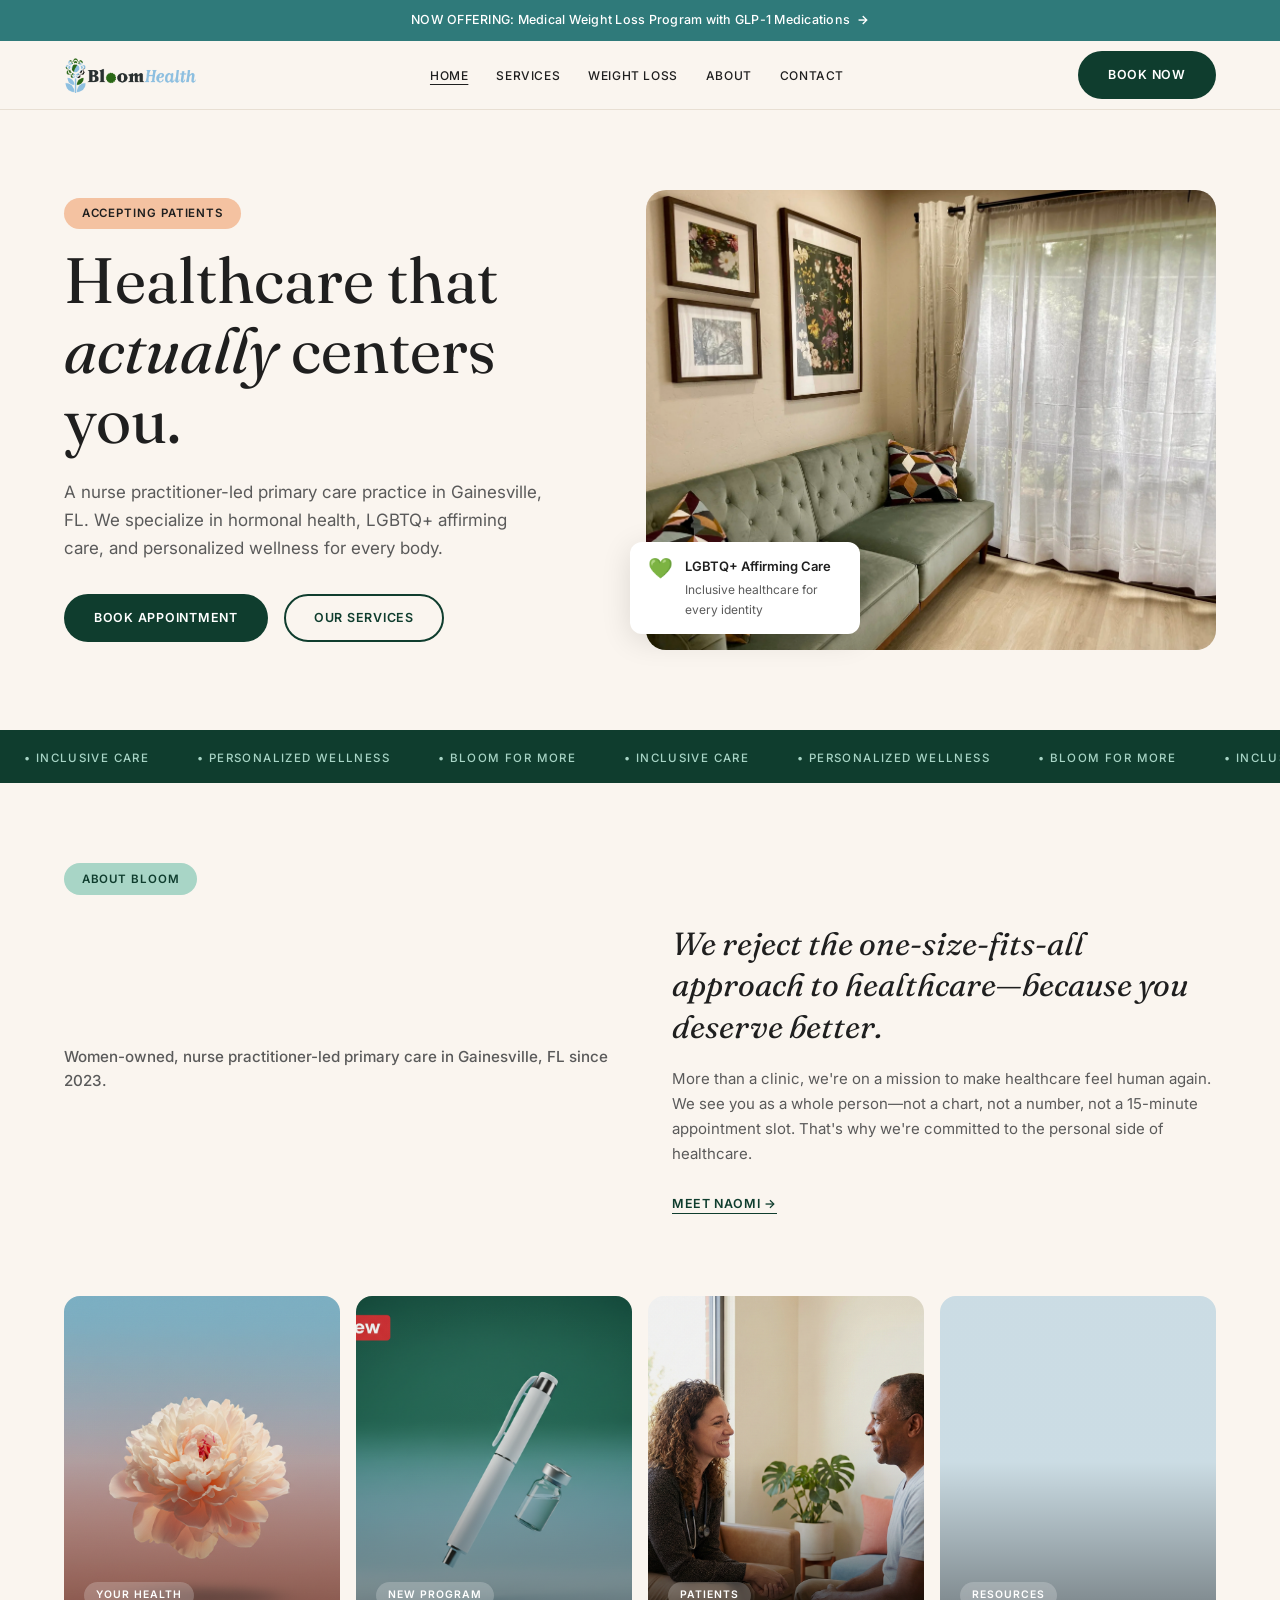
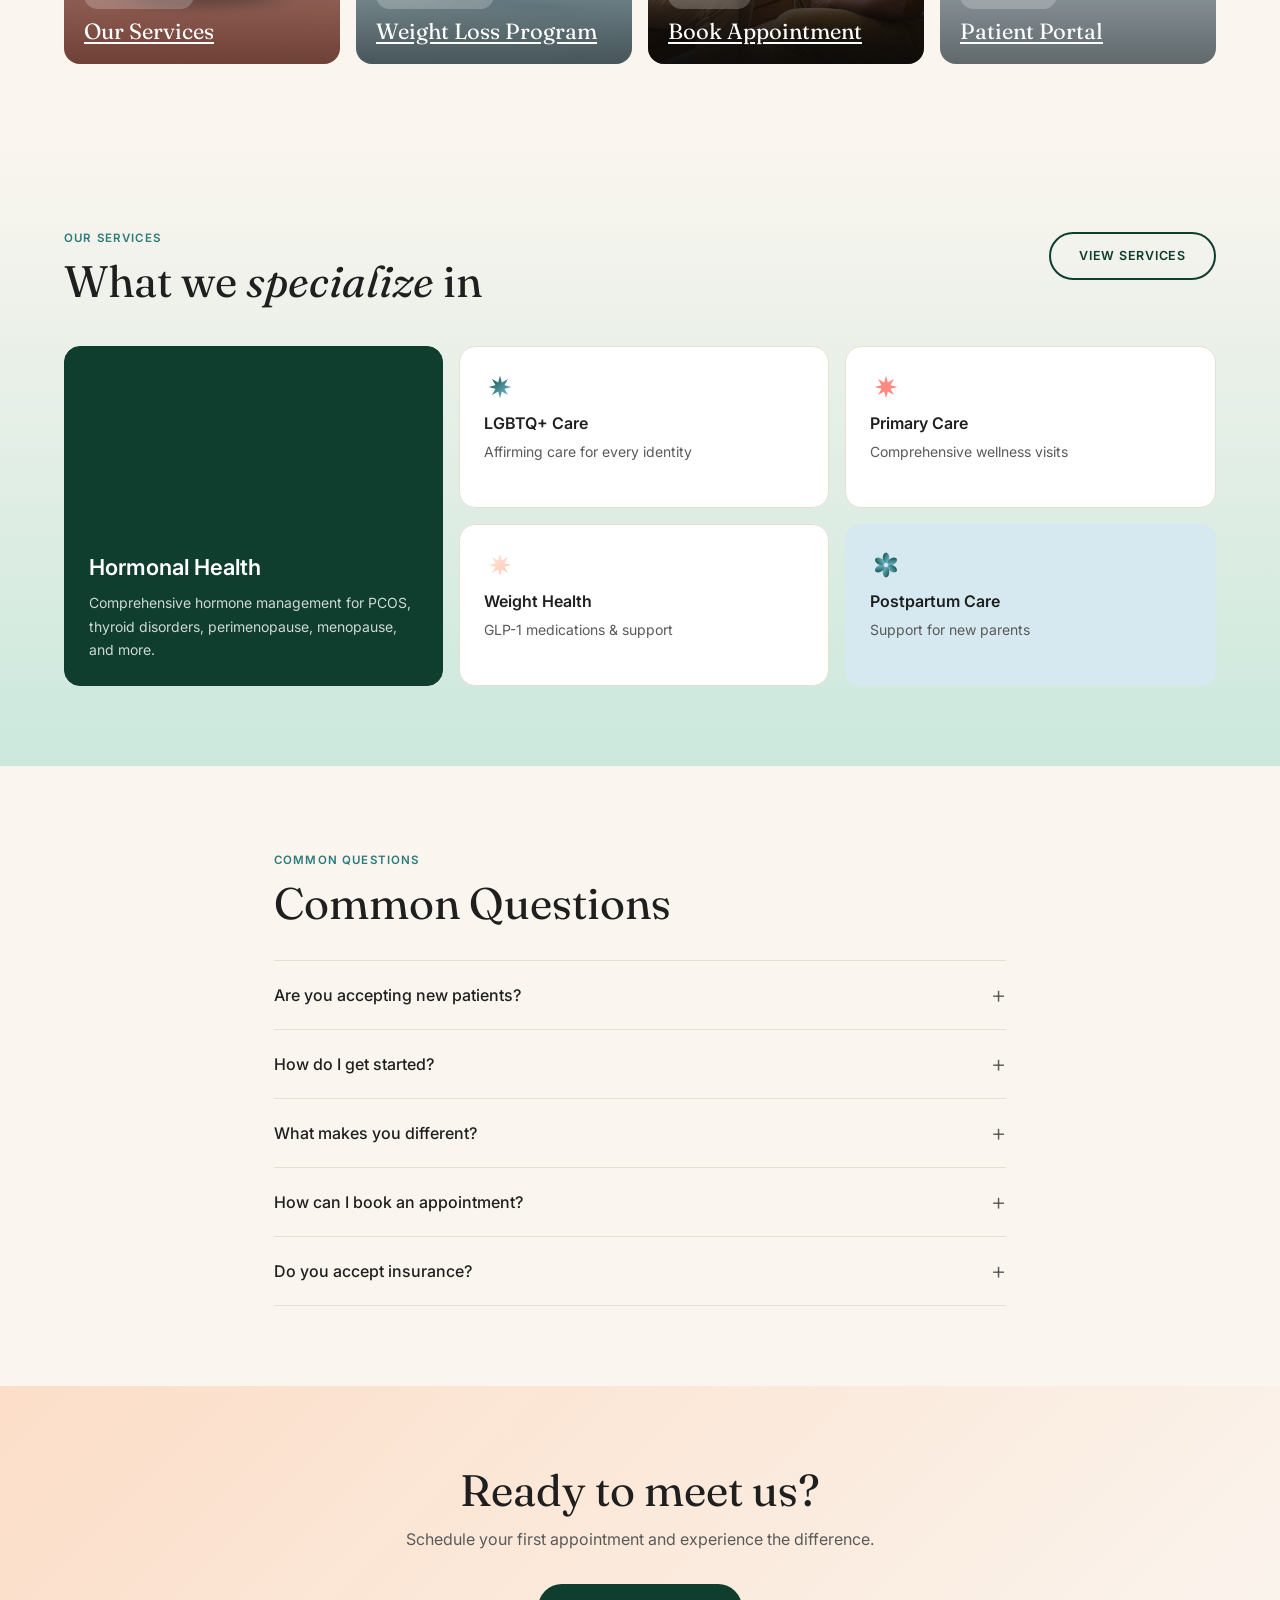
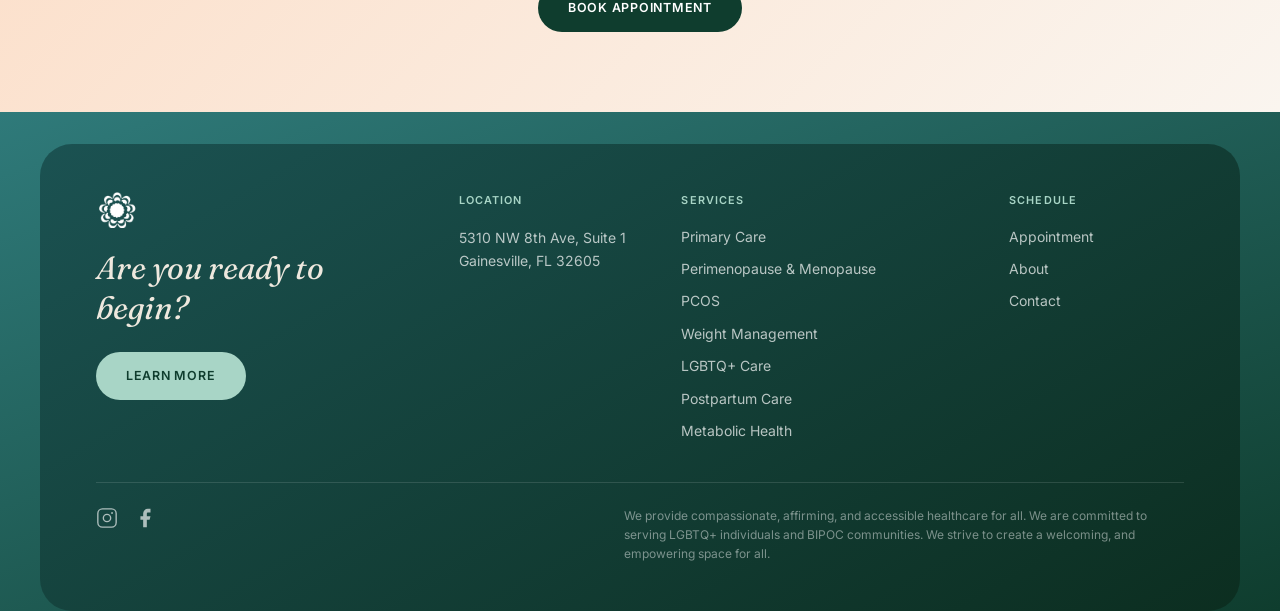
==== commit a6aa85a0: "Use real photos and update logos across all pages - Replace all img-placeholder divs with actual pho" ====
--- a/index.html
+++ b/index.html
@@ -25,8 +25,7 @@
 <nav class="site-nav">
   <div class="nav-inner">
     <a href="index.html" class="logo">
-      <img src="assets/bloom-forest.png" class="logo-icon" alt="">
-      <span class="logo-text"><span class="logo-bloom">Bloom</span><span class="logo-health">Health</span></span>
+      <img src="assets/Bloom-logo-light.png" class="site-logo" alt="Bloom Health">
     </a>
     <ul class="nav-links">
       <li><a href="index.html" class="active">Home</a></li>
@@ -68,7 +67,7 @@
       </div>
     </div>
     <div class="hero-image-wrap">
-      <div class="img-placeholder" style="min-height:460px; border-radius:20px;">Photo: practice interior — green velvet couch with floral art on wall</div>
+      <img src="assets/IMG_2064.webp" alt="Bloom Health practice interior — green velvet couch" style="width:100%; min-height:460px; border-radius:20px; object-fit:cover; display:block;">
       <div class="hero-float-card">
         <div class="float-icon">💚</div>
         <div class="float-card-text">
@@ -117,7 +116,7 @@
 <div class="feature-grid">
   <div class="feature-grid-inner">
     <a href="services.html" class="feature-card fc-1">
-      <div class="fc-bg"></div>
+      <div class="fc-bg" style="background-image:url('assets/services-feature.png');"></div>
       <div class="fc-overlay"></div>
       <div class="fc-content">
         <span class="fc-eyebrow">Your Health</span>
@@ -125,7 +124,7 @@
       </div>
     </a>
     <a href="weight-loss.html" class="feature-card fc-2">
-      <div class="fc-bg"></div>
+      <div class="fc-bg" style="background-image:url('assets/Weightloss-1.png');"></div>
       <div class="fc-overlay"></div>
       <div class="fc-content">
         <span class="fc-eyebrow">New Program</span>
@@ -133,7 +132,7 @@
       </div>
     </a>
     <a href="#" class="feature-card fc-3">
-      <div class="fc-bg"></div>
+      <div class="fc-bg" style="background-image:url('assets/Book-Appointment.png');"></div>
       <div class="fc-overlay"></div>
       <div class="fc-content">
         <span class="fc-eyebrow">Patients</span>
@@ -141,7 +140,7 @@
       </div>
     </a>
     <a href="#" class="feature-card fc-4">
-      <div class="fc-bg"></div>
+      <div class="fc-bg" style="background-image:url('assets/patient-portal.png');"></div>
       <div class="fc-overlay"></div>
       <div class="fc-content">
         <span class="fc-eyebrow">Resources</span>
@@ -254,8 +253,7 @@
     <div class="footer-top">
       <div class="footer-brand">
         <div class="footer-logo logo">
-          <img src="assets/bloom-gradient-mint.png" class="logo-icon" alt="" style="filter:brightness(0) invert(1) opacity(0.85);">
-          <span class="logo-text"><span class="logo-bloom">Bloom</span><span class="logo-health">Health</span></span>
+          <img src="assets/Bloom-logo_white.png" class="site-logo" alt="Bloom Health">
         </div>
         <p class="footer-tagline">Are you ready to begin?</p>
         <a href="#" class="btn btn-mint">Learn more</a>
--- a/css/styles.css
+++ b/css/styles.css
@@ -560,7 +560,8 @@
   text-decoration: none;
   flex-shrink: 0;
 }
-.logo-icon { width: 26px; height: 26px; flex-shrink: 0; }
+.logo-icon  { width: 26px; height: 26px; flex-shrink: 0; }
+.site-logo  { height: 36px; width: auto; display: block; }
 .logo-text  { display: flex; align-items: baseline; }
 .logo-bloom { font-family: var(--sans); font-weight: 700; font-size: 1.05rem; color: var(--forest); letter-spacing: -0.01em; }
 .logo-health{ font-family: var(--serif); font-style: italic; font-weight: 500; font-size: 1.05rem; color: var(--forest); }
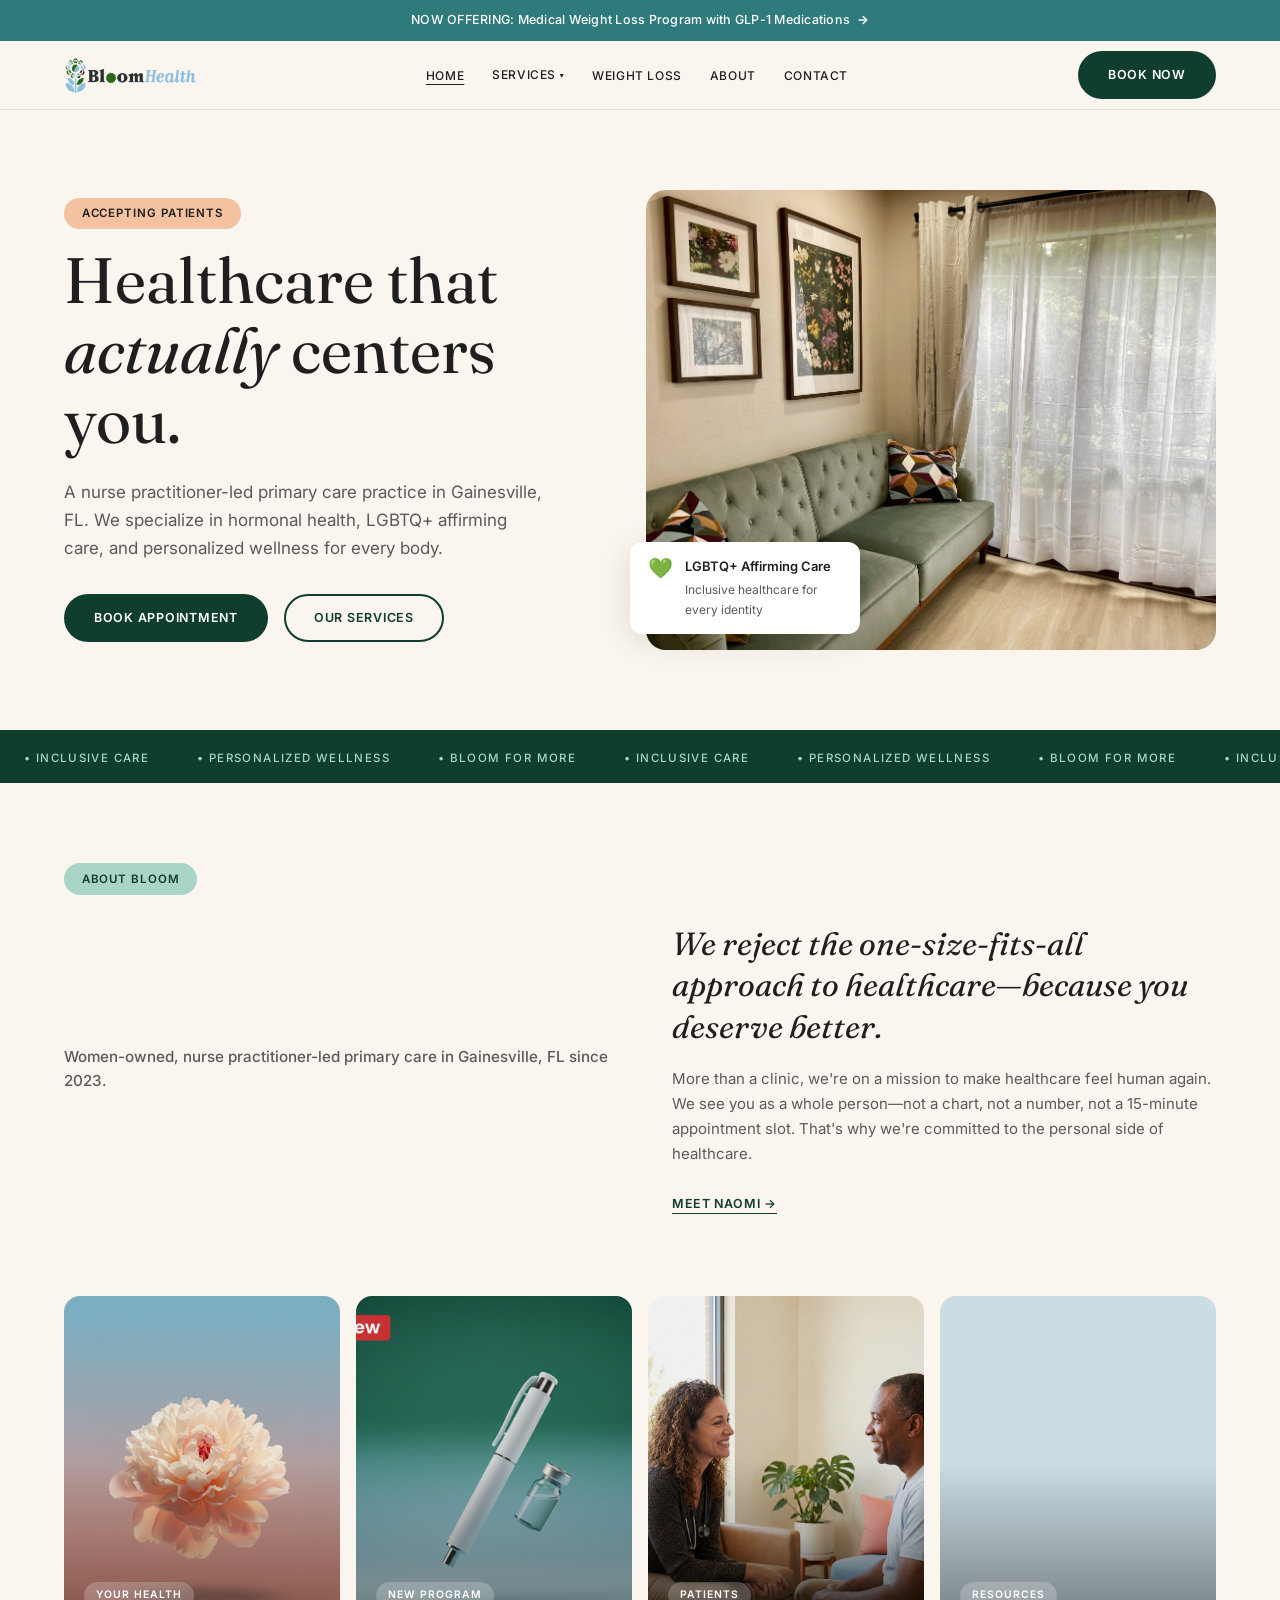
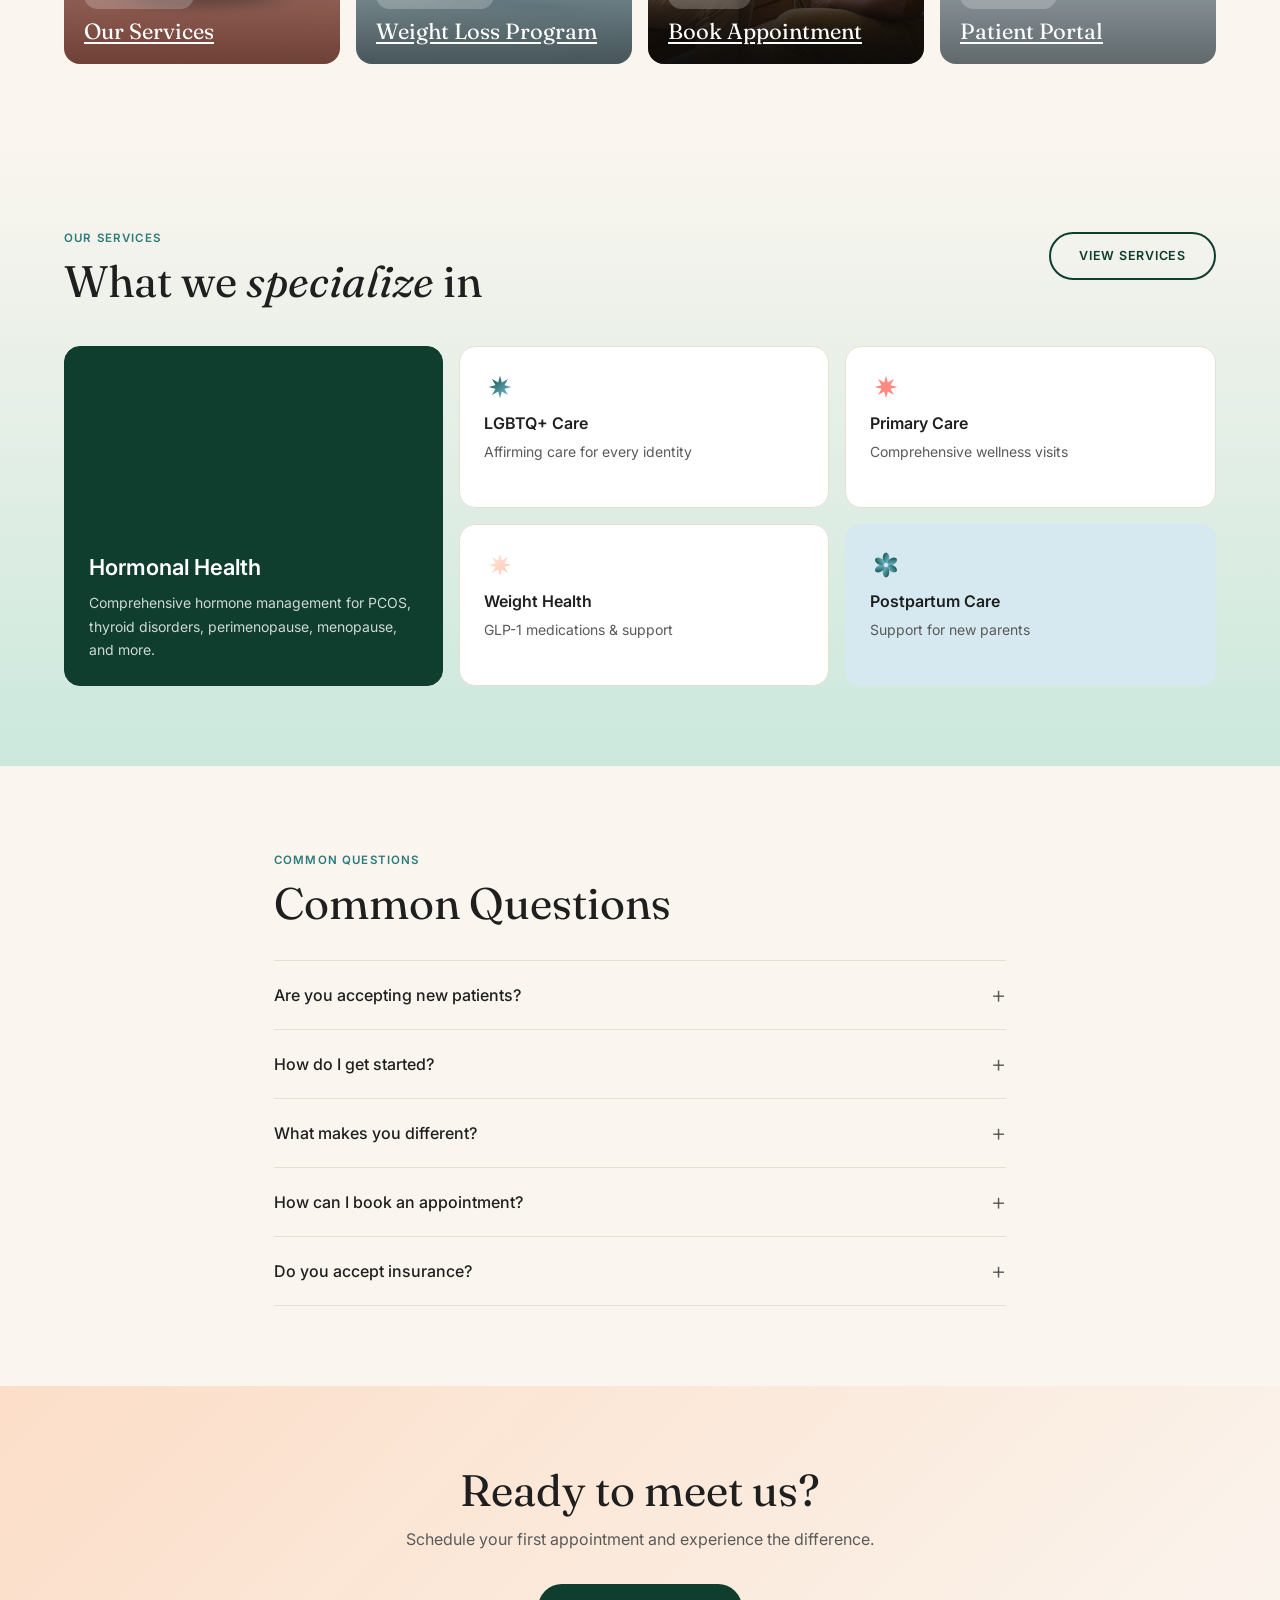
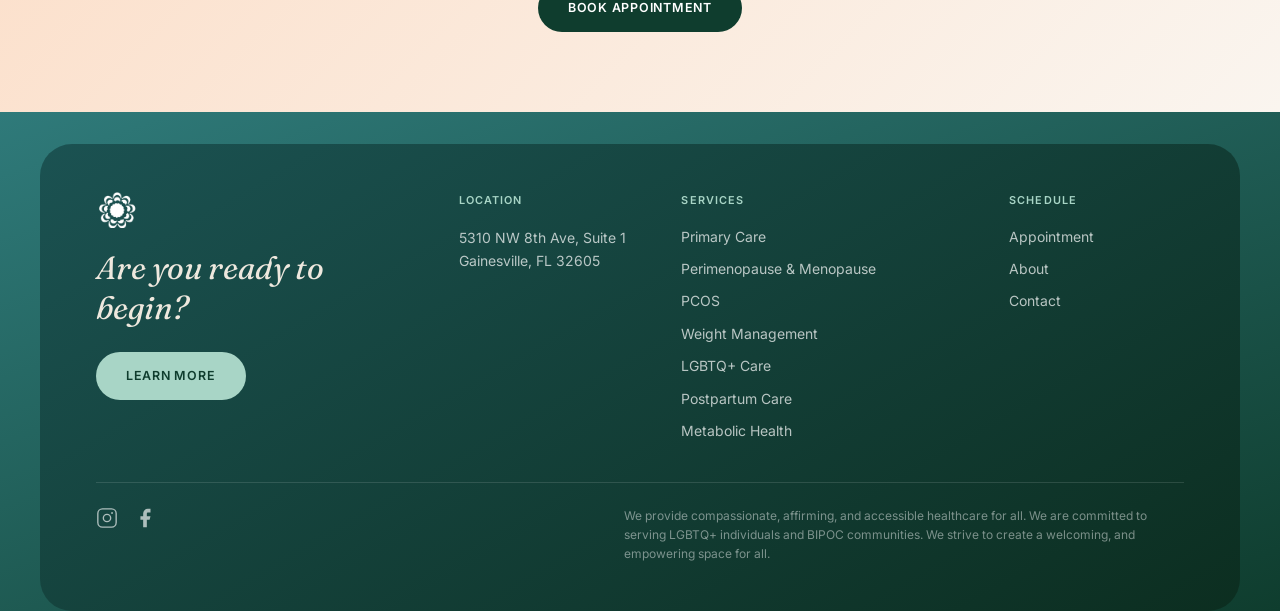
==== commit 87de5809: "Add Services dropdown nav across all pages - Replace Services nav link with hover dropdown listing a" ====
--- a/index.html
+++ b/index.html
@@ -29,7 +29,19 @@
     </a>
     <ul class="nav-links">
       <li><a href="index.html" class="active">Home</a></li>
-      <li><a href="services.html">Services</a></li>
+      <li class="has-dropdown">
+          <a href="services.html">Services <span class="dropdown-arrow">▾</span></a>
+          <ul class="nav-dropdown">
+            <li><a href="services.html">All Services</a></li>
+            <li><a href="primary-care.html">Primary Care</a></li>
+            <li><a href="perimenopause.html">Perimenopause &amp; Menopause</a></li>
+            <li><a href="pcos.html">PCOS</a></li>
+            <li><a href="weight-management.html">Weight Management</a></li>
+            <li><a href="lgbtq-care.html">LGBTQ+ Care</a></li>
+            <li><a href="postpartum.html">Postpartum Care</a></li>
+            <li><a href="metabolic-health.html">Metabolic Health</a></li>
+          </ul>
+        </li>
       <li><a href="weight-loss.html">Weight Loss</a></li>
       <li><a href="about.html">About</a></li>
       <li><a href="contact.html">Contact</a></li>
@@ -45,7 +57,14 @@
 <div class="nav-overlay" role="dialog" aria-modal="true" aria-label="Navigation menu">
   <button class="close-btn" aria-label="Close menu">✕</button>
   <a href="index.html">Home</a>
-  <a href="services.html">Services</a>
+  <a href="services.html">All Services</a>
+  <a href="primary-care.html" class="overlay-sub">Primary Care</a>
+  <a href="perimenopause.html" class="overlay-sub">Perimenopause &amp; Menopause</a>
+  <a href="pcos.html" class="overlay-sub">PCOS</a>
+  <a href="weight-management.html" class="overlay-sub">Weight Management</a>
+  <a href="lgbtq-care.html" class="overlay-sub">LGBTQ+ Care</a>
+  <a href="postpartum.html" class="overlay-sub">Postpartum Care</a>
+  <a href="metabolic-health.html" class="overlay-sub">Metabolic Health</a>
   <a href="weight-loss.html">Weight Loss</a>
   <a href="about.html">About</a>
   <a href="contact.html">Contact</a>
--- a/css/styles.css
+++ b/css/styles.css
@@ -583,6 +583,54 @@
 .nav-links a.active {
   text-decoration: underline;
   text-underline-offset: 4px;
+}
+
+/* Dropdown */
+.has-dropdown { position: relative; }
+.has-dropdown > a { display: flex; align-items: center; gap: 0.3em; cursor: pointer; }
+.dropdown-arrow { font-size: 0.65em; transition: transform 0.2s; }
+.has-dropdown:hover .dropdown-arrow { transform: rotate(180deg); }
+
+.nav-dropdown {
+  display: none;
+  position: absolute;
+  top: calc(100% + 0.75rem);
+  left: 50%;
+  transform: translateX(-50%);
+  background: white;
+  border: 1px solid var(--border);
+  border-radius: 12px;
+  padding: 0.5rem 0;
+  min-width: 220px;
+  box-shadow: 0 8px 24px rgba(0,0,0,0.10);
+  z-index: 200;
+  list-style: none;
+  margin: 0;
+}
+.has-dropdown:hover .nav-dropdown { display: block; }
+.nav-dropdown li { margin: 0; }
+.nav-dropdown li:first-child a {
+  font-weight: 600;
+  border-bottom: 1px solid var(--border);
+  margin-bottom: 0.25rem;
+  padding-bottom: 0.6rem;
+}
+.nav-dropdown a {
+  display: block;
+  padding: 0.45rem 1.25rem;
+  font-size: 0.8rem;
+  text-transform: none;
+  letter-spacing: 0;
+  white-space: nowrap;
+  color: var(--text);
+}
+.nav-dropdown a:hover { background: var(--cream); color: var(--forest); }
+
+/* Mobile overlay sub-links */
+.nav-overlay .overlay-sub {
+  font-size: 0.8rem;
+  padding-left: 1.5rem;
+  opacity: 0.8;
 }
 .nav-right {
   display: flex;
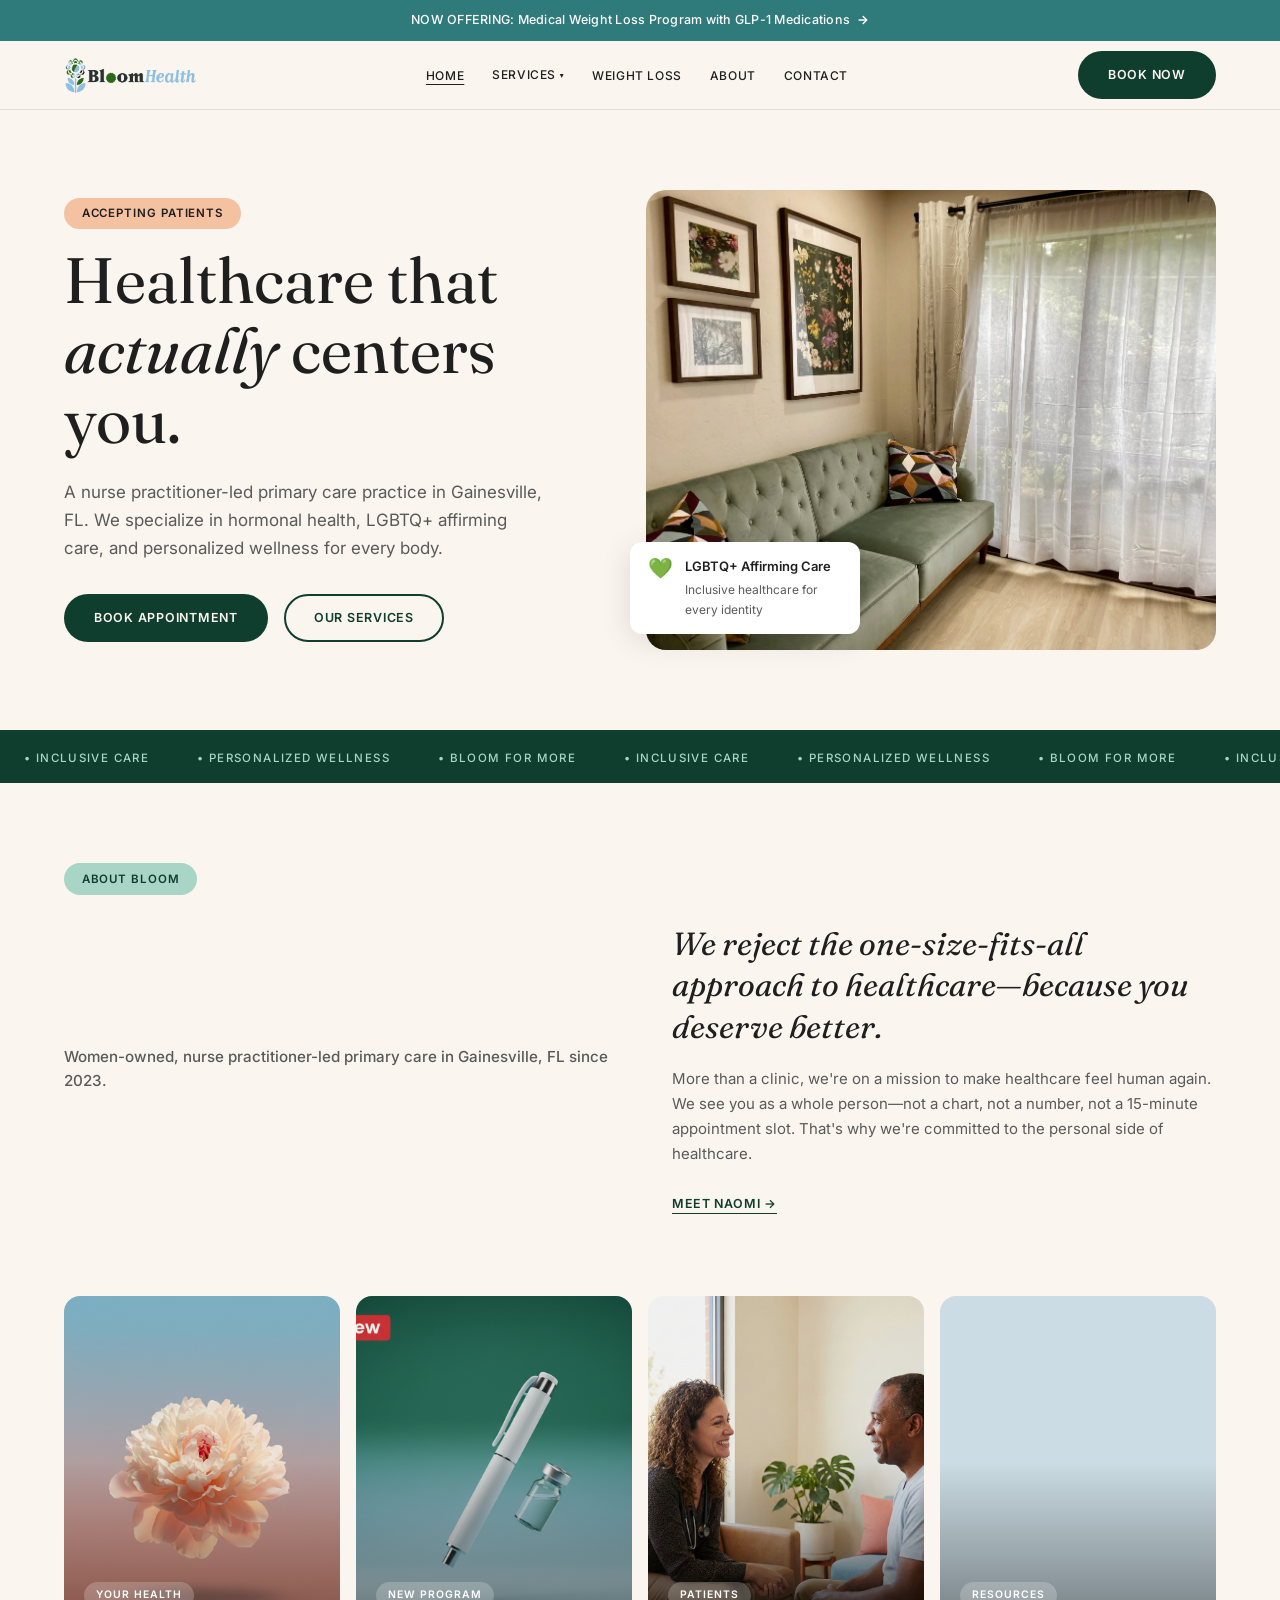
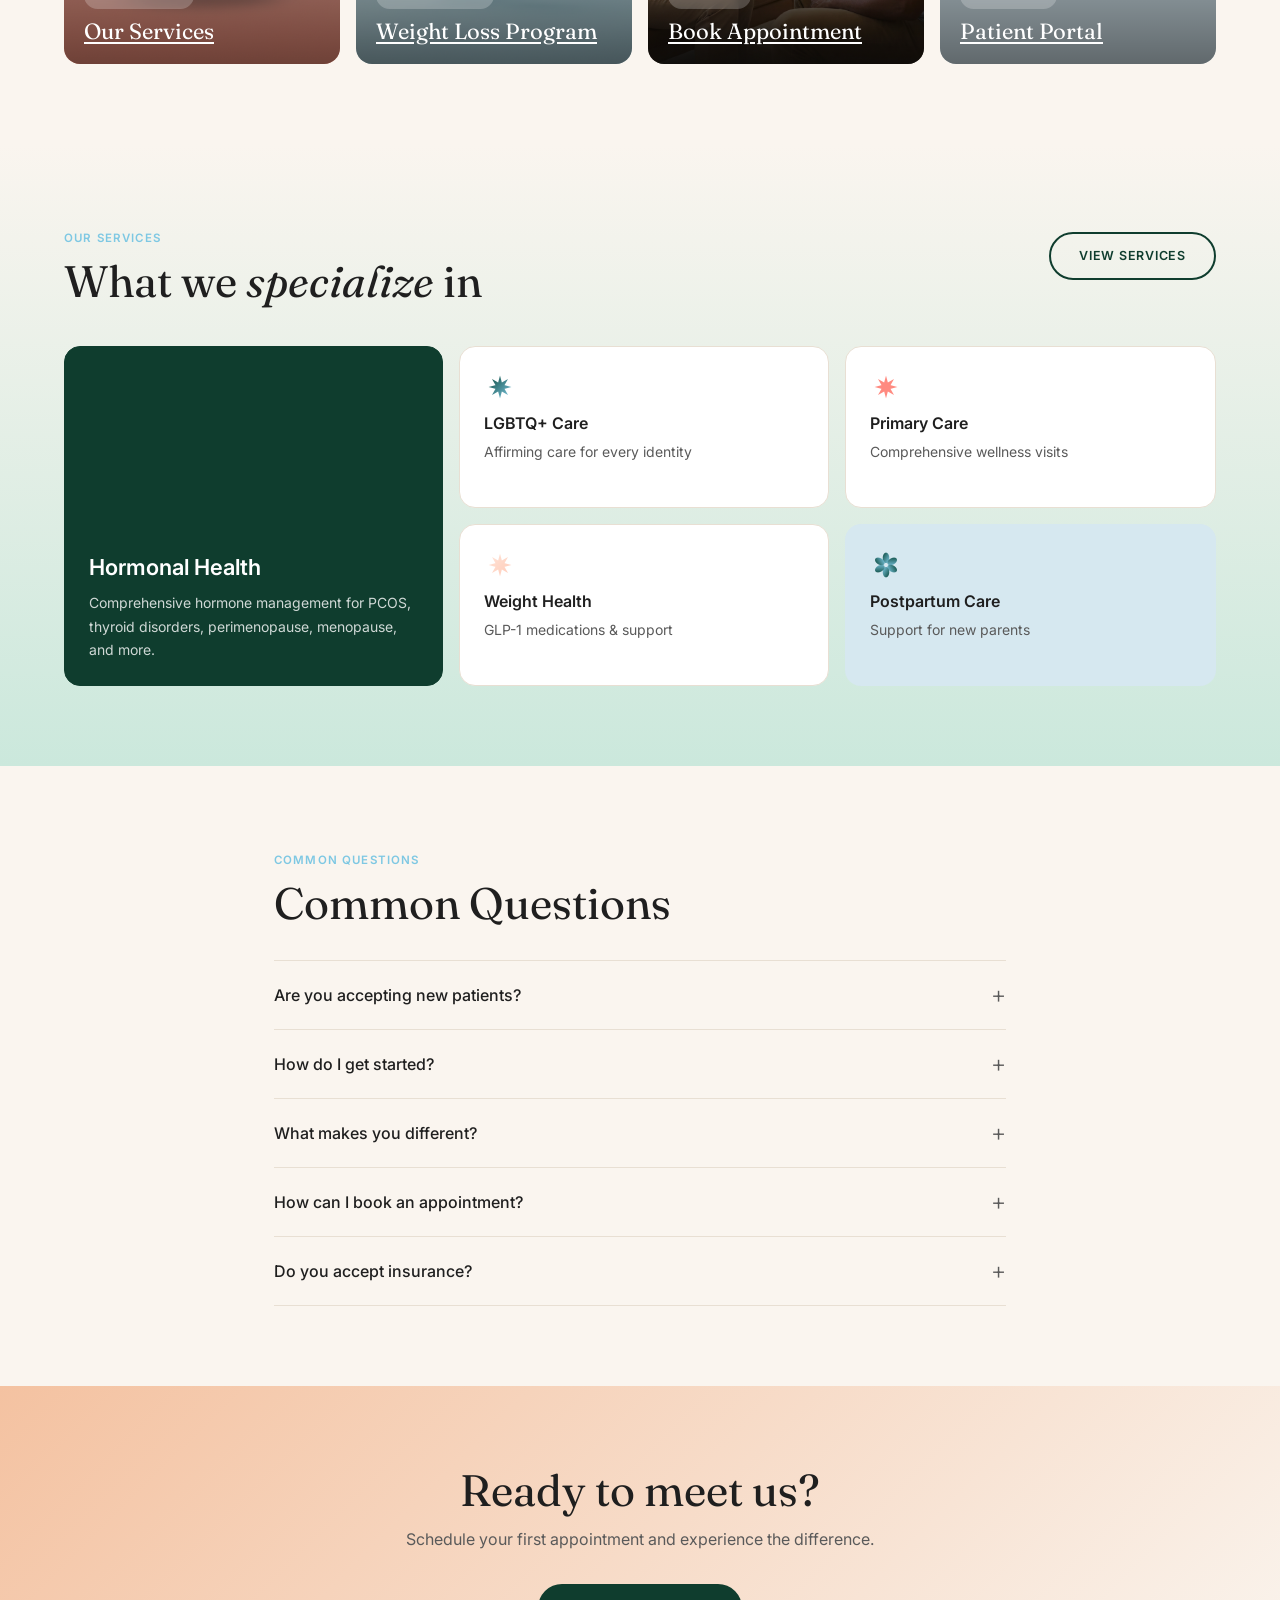
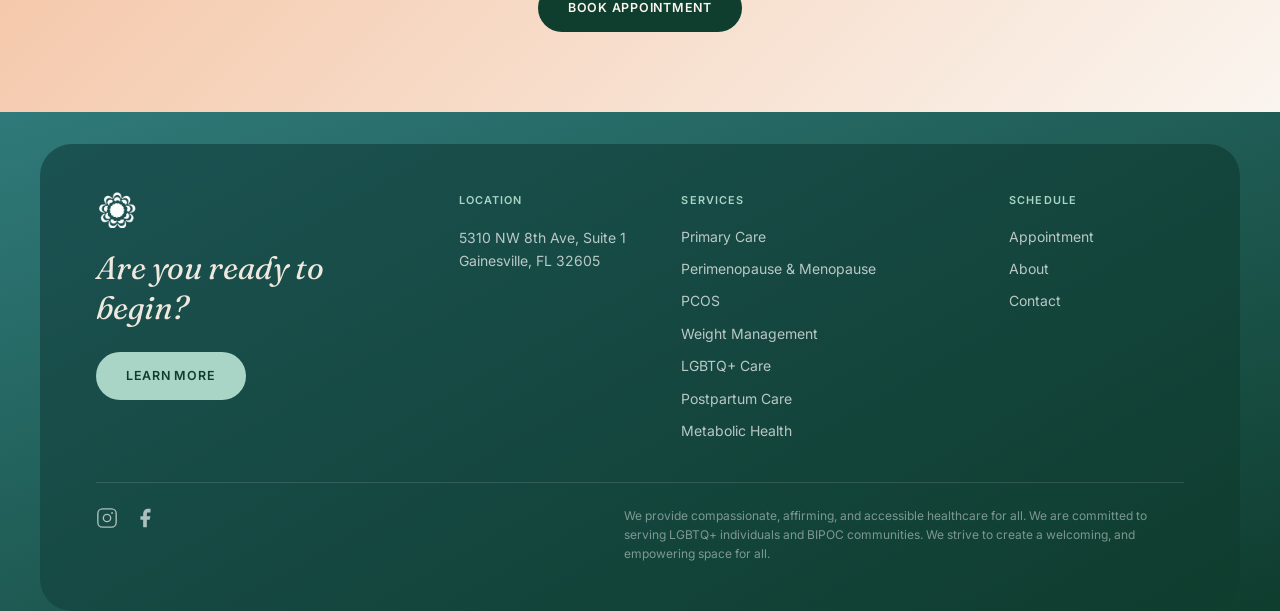
==== commit 89bcfd4b: "fix: redirect weight-loss.html to weight-management.html, update all internal links Co-Authored-By: " ====
--- a/index.html
+++ b/index.html
@@ -18,7 +18,7 @@
 <!-- TOP BANNER -->
 <div class="top-banner">
   NOW OFFERING: Medical Weight Loss Program with GLP-1 Medications
-  <a href="weight-loss.html">&nbsp;→</a>
+  <a href="weight-management.html">&nbsp;→</a>
 </div>
 
 <!-- NAV -->
@@ -42,7 +42,7 @@
             <li><a href="metabolic-health.html">Metabolic Health</a></li>
           </ul>
         </li>
-      <li><a href="weight-loss.html">Weight Loss</a></li>
+      <li><a href="weight-management.html">Weight Loss</a></li>
       <li><a href="about.html">About</a></li>
       <li><a href="contact.html">Contact</a></li>
     </ul>
@@ -65,7 +65,7 @@
   <a href="lgbtq-care.html" class="overlay-sub">LGBTQ+ Care</a>
   <a href="postpartum.html" class="overlay-sub">Postpartum Care</a>
   <a href="metabolic-health.html" class="overlay-sub">Metabolic Health</a>
-  <a href="weight-loss.html">Weight Loss</a>
+  <a href="weight-management.html">Weight Loss</a>
   <a href="about.html">About</a>
   <a href="contact.html">Contact</a>
   <a href="#" class="btn btn-dark">Book Now</a>
@@ -142,7 +142,7 @@
         <p class="fc-title">Our Services</p>
       </div>
     </a>
-    <a href="weight-loss.html" class="feature-card fc-2">
+    <a href="weight-management.html" class="feature-card fc-2">
       <div class="fc-bg" style="background-image:url('assets/Weightloss-1.png');"></div>
       <div class="fc-overlay"></div>
       <div class="fc-content">
--- a/css/styles.css
+++ b/css/styles.css
@@ -9,13 +9,14 @@
    ============================================================ */
 :root {
   /* Brand colors */
-  --forest:  #0F3D2E;
-  --teal:    #2F7A7A;
-  --mint:    #A8D5C6;
-  --coral:   #E87461;
-  --peach:   #F4C2A1;
-  --sky:     #D6E8F0;
-  --cream:   #FAF5EF;
+  --forest:    #0F3D2E;
+  --teal:      #2F7A7A;
+  --mint:      #A8D5C6;
+  --coral:     #E87461;
+  --peach:     #F4C2A1;
+  --sky:       #D6E8F0;
+  --sky-vivid: #7EC8E3;
+  --cream:     #FAF5EF;
 
   /* Text */
   --text:           #1F1F1F;
@@ -88,7 +89,7 @@
   letter-spacing: 0.1em;
   text-transform: uppercase;
   font-weight: 600;
-  color: var(--teal);
+  color: var(--sky-vivid);
   margin-bottom: 0.625rem;
 }
 .section-label-block { display: block; }
@@ -145,7 +146,7 @@
   white-space: nowrap;
 }
 .btn:hover { opacity: 0.86; transform: translateY(-1px); }
-.btn-dark    { background: var(--forest); color: white; }
+.btn-dark    { background: var(--forest); color: var(--cream); }
 .btn-white   { background: white; color: var(--text); border-color: var(--border); }
 .btn-outline { background: transparent; color: var(--forest); border-color: var(--forest); }
 .btn-outline-white { background: transparent; color: white; border-color: white; }
@@ -165,8 +166,8 @@
 .card-forest  { background: var(--forest); border-color: transparent; color: white; }
 .card-forest p, .card-forest li { color: rgba(255,255,255,0.82); }
 .card-sky     { background: var(--sky); border-color: transparent; }
-.card-sky-light { background: #EAF4FA; border-color: transparent; }
-.card-peach   { background: #FDF0E6; border-color: transparent; }
+.card-sky-light { background: #EDF4F8; border-color: transparent; }
+.card-peach   { background: #FCE8D6; border-color: transparent; }
 .card-mint-light { background: #EBF7F2; border-color: transparent; }
 
 /* ============================================================
@@ -196,9 +197,9 @@
   border-radius: 5px;
   font-style: inherit;
 }
-mark.coral { background: var(--coral); color: white; }
-mark.mint  { background: var(--mint);  color: var(--forest); }
-mark.sky   { background: var(--sky);   color: var(--text); }
+mark.coral { background: var(--peach);     color: var(--text); }
+mark.mint  { background: var(--sky);       color: var(--forest); }
+mark.sky   { background: var(--sky-vivid); color: white; }
 
 /* ============================================================
    10. NUMBERED STEPS
@@ -240,7 +241,7 @@
   display: flex; gap: 0.75rem;
   font-size: 0.9375rem; color: var(--text-secondary);
 }
-.arrow-list li::before { content: '→'; color: var(--coral); flex-shrink: 0; font-weight: 700; }
+.arrow-list li::before { content: '➔'; color: var(--sky-vivid); flex-shrink: 0; }
 
 .check-list { display: flex; flex-direction: column; gap: 0.625rem; }
 .check-list li {
@@ -265,34 +266,41 @@
   display: flex; gap: 0.5rem;
   font-size: 0.875rem; color: var(--text-secondary);
 }
-.two-col-list li::before { content: '—'; color: var(--border); flex-shrink: 0; }
-.two-col-list.cream-text li,
-.two-col-list.cream-text li::before {
-  color: rgba(255,255,255,0.82);
-}
+.two-col-list li::before { content: '⬥'; color: var(--sky-vivid); flex-shrink: 0; font-size: 0.7em; }
+.two-col-list.cream-text li { color: rgba(255,255,255,0.9); }
+.two-col-list.cream-text li::before { color: var(--sky-vivid); }
 
 /* ============================================================
    13. QUOTE / HIGHLIGHT CARD
    ============================================================ */
 .quote-card {
-  background: var(--sky);
-  border-radius: var(--r-card);
+  background: linear-gradient(135deg, #FAF5EF 0%, #D6E8F0 100%);
+  border-radius: 24px;
   padding: 2.5rem 3rem;
+  text-align: center;
+  position: relative;
 }
 .quote-card blockquote {
   font-family: var(--serif);
   font-size: clamp(1.1rem, 2vw, 1.45rem);
   font-style: italic;
   line-height: 1.55;
-  color: var(--text);
+  color: #1A1A1A;
+  position: relative;
+  z-index: 1;
 }
 .quote-card .quote-mark {
-  font-size: 3.5rem;
-  color: var(--mint);
-  line-height: 0.6;
   font-family: var(--serif);
-  display: block;
-  margin-bottom: 1.25rem;
+  font-size: 7rem;
+  color: rgba(126, 200, 227, 0.3);
+  line-height: 1;
+  position: absolute;
+  top: 10px;
+  left: 30px;
+}
+.quote-card mark {
+  padding: 2px 8px;
+  border-radius: 4px;
 }
 
 /* ============================================================
@@ -587,10 +595,18 @@
 
 /* Dropdown */
 .has-dropdown { position: relative; }
-.has-dropdown > a { display: flex; align-items: center; gap: 0.3em; cursor: pointer; }
+.has-dropdown > a { display: flex; align-items: center; gap: 0.3em; cursor: pointer; position: relative; }
 .dropdown-arrow { font-size: 0.65em; transition: transform 0.2s; }
 .has-dropdown:hover .dropdown-arrow { transform: rotate(180deg); }
 
+.has-dropdown > a::after {
+  content: '';
+  position: absolute;
+  bottom: -0.75rem;
+  left: 0;
+  right: 0;
+  height: 0.75rem;
+}
 .nav-dropdown {
   display: none;
   position: absolute;
@@ -733,7 +749,7 @@
   padding: 2rem var(--px) 0;
 }
 .footer-card {
-  background: linear-gradient(150deg, #1b5252 0%, #0c2e20 100%);
+  background: linear-gradient(150deg, #1b5252 0%, #0F3D2E 100%);
   border-radius: 32px;
   padding: 3rem 3.5rem;
   max-width: var(--max-w);
@@ -1020,7 +1036,7 @@
 .cta-section { padding: var(--section-py) 0; text-align: center; }
 .cta-section h2 { margin-bottom: 0.75rem; }
 .cta-section > .container > p { margin-bottom: 2rem; }
-.cta-peach-cream { background: linear-gradient(135deg, #FCDEC8 0%, var(--cream) 100%); }
+.cta-peach-cream { background: linear-gradient(135deg, #F4C2A1 0%, var(--cream) 100%); }
 .cta-cream       { background: var(--cream); }
 .cta-dark        { background: #141414; }
 .cta-dark h2     { color: var(--teal); }
@@ -1092,7 +1108,7 @@
    29. SERVICES PAGE
    ============================================================ */
 .services-hero {
-  background: linear-gradient(160deg, var(--teal) 0%, var(--forest) 100%);
+  background: linear-gradient(150deg, #1b5252 0%, var(--forest) 100%);
   padding: var(--section-py) var(--px);
   overflow: hidden;
   position: relative;
@@ -1105,7 +1121,7 @@
   gap: 3rem;
   align-items: center;
 }
-.services-hero h1 { color: white; }
+.services-hero h1 { color: var(--cream); }
 .services-hero > .services-hero-inner > div:first-child > p {
   color: rgba(255,255,255,0.8);
   max-width: 520px;
@@ -1173,10 +1189,10 @@
   text-align: center;
 }
 .service-hero.bg-sky-soft {
-  background: linear-gradient(160deg, #EBF6FA 0%, #D6E8F0 100%);
+  background: linear-gradient(160deg, #EBF5F8 0%, #D6E8F0 100%);
 }
 .service-hero.bg-teal-dark {
-  background: linear-gradient(160deg, var(--teal) 0%, var(--forest) 100%);
+  background: linear-gradient(150deg, #1b5252 0%, var(--forest) 100%);
 }
 .service-hero.bg-teal-dark h1 { color: white; }
 .service-hero.bg-teal-dark p  { color: rgba(255,255,255,0.8); }
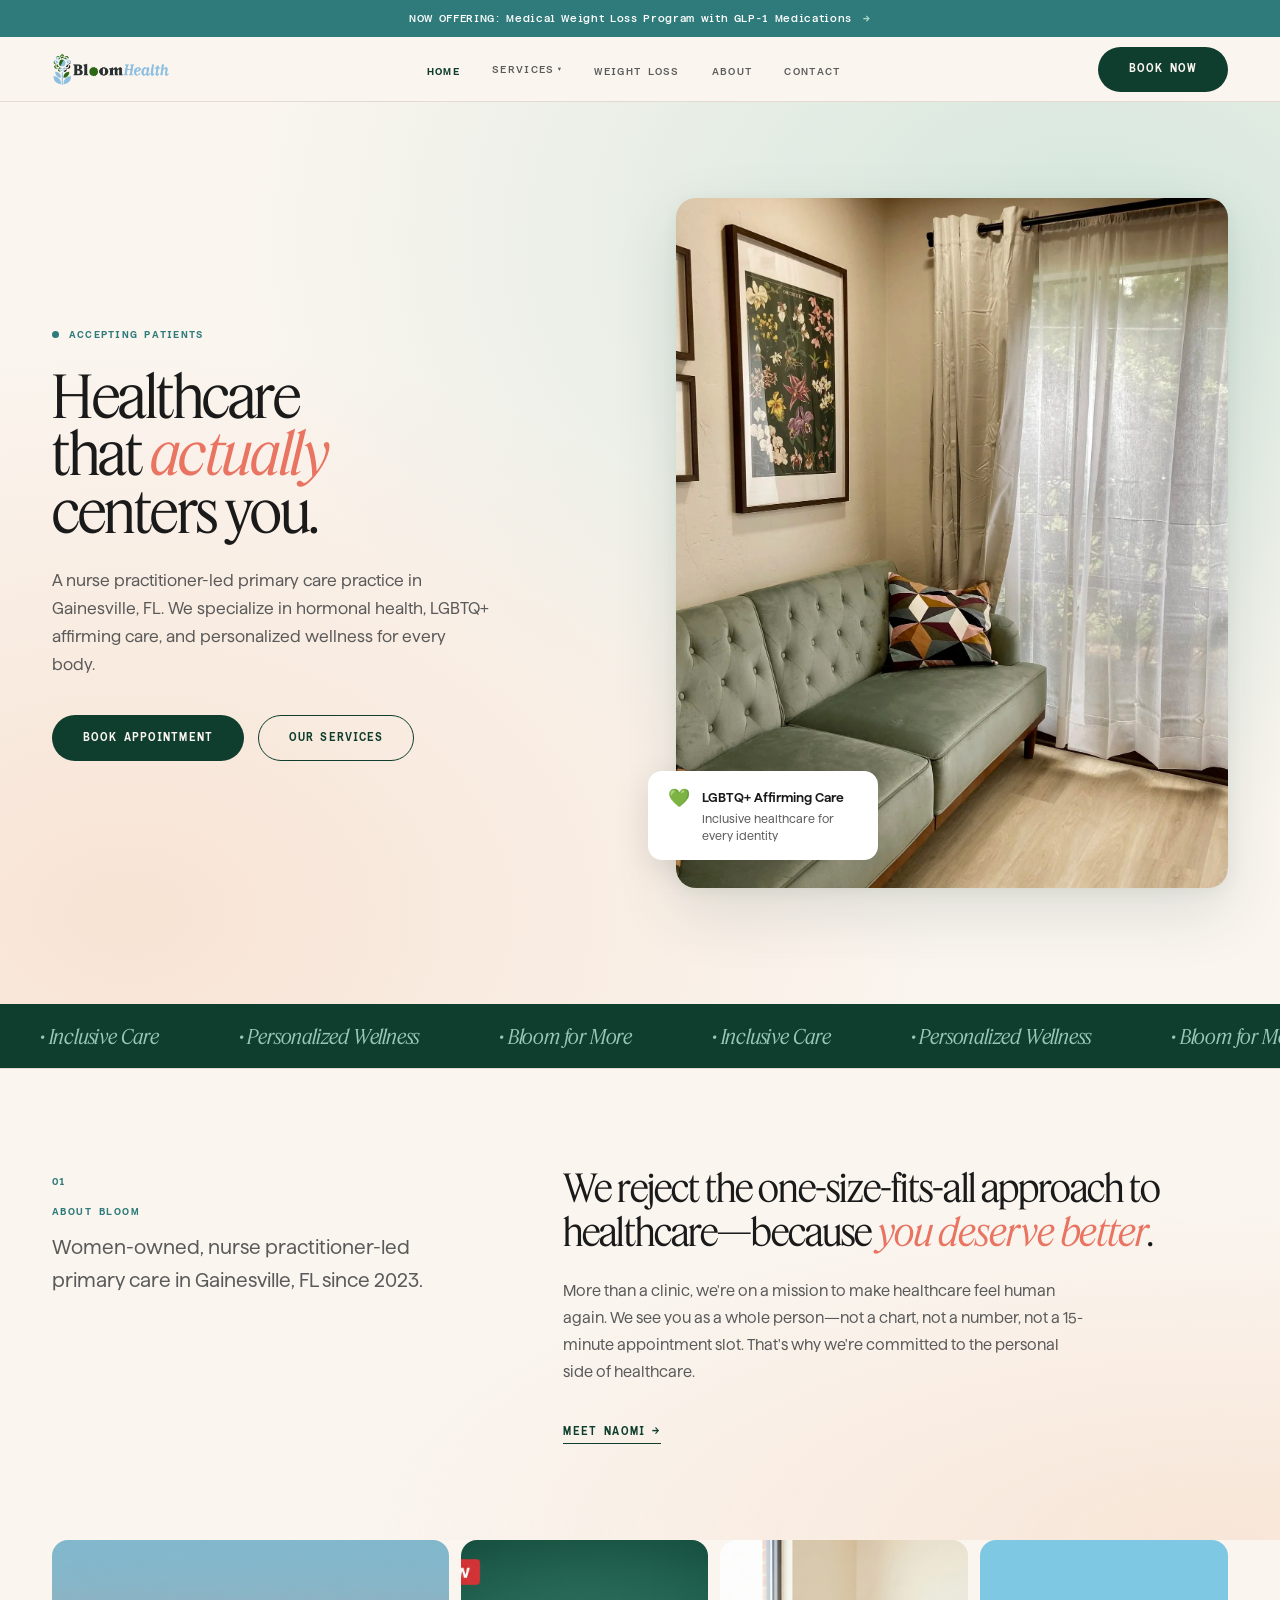
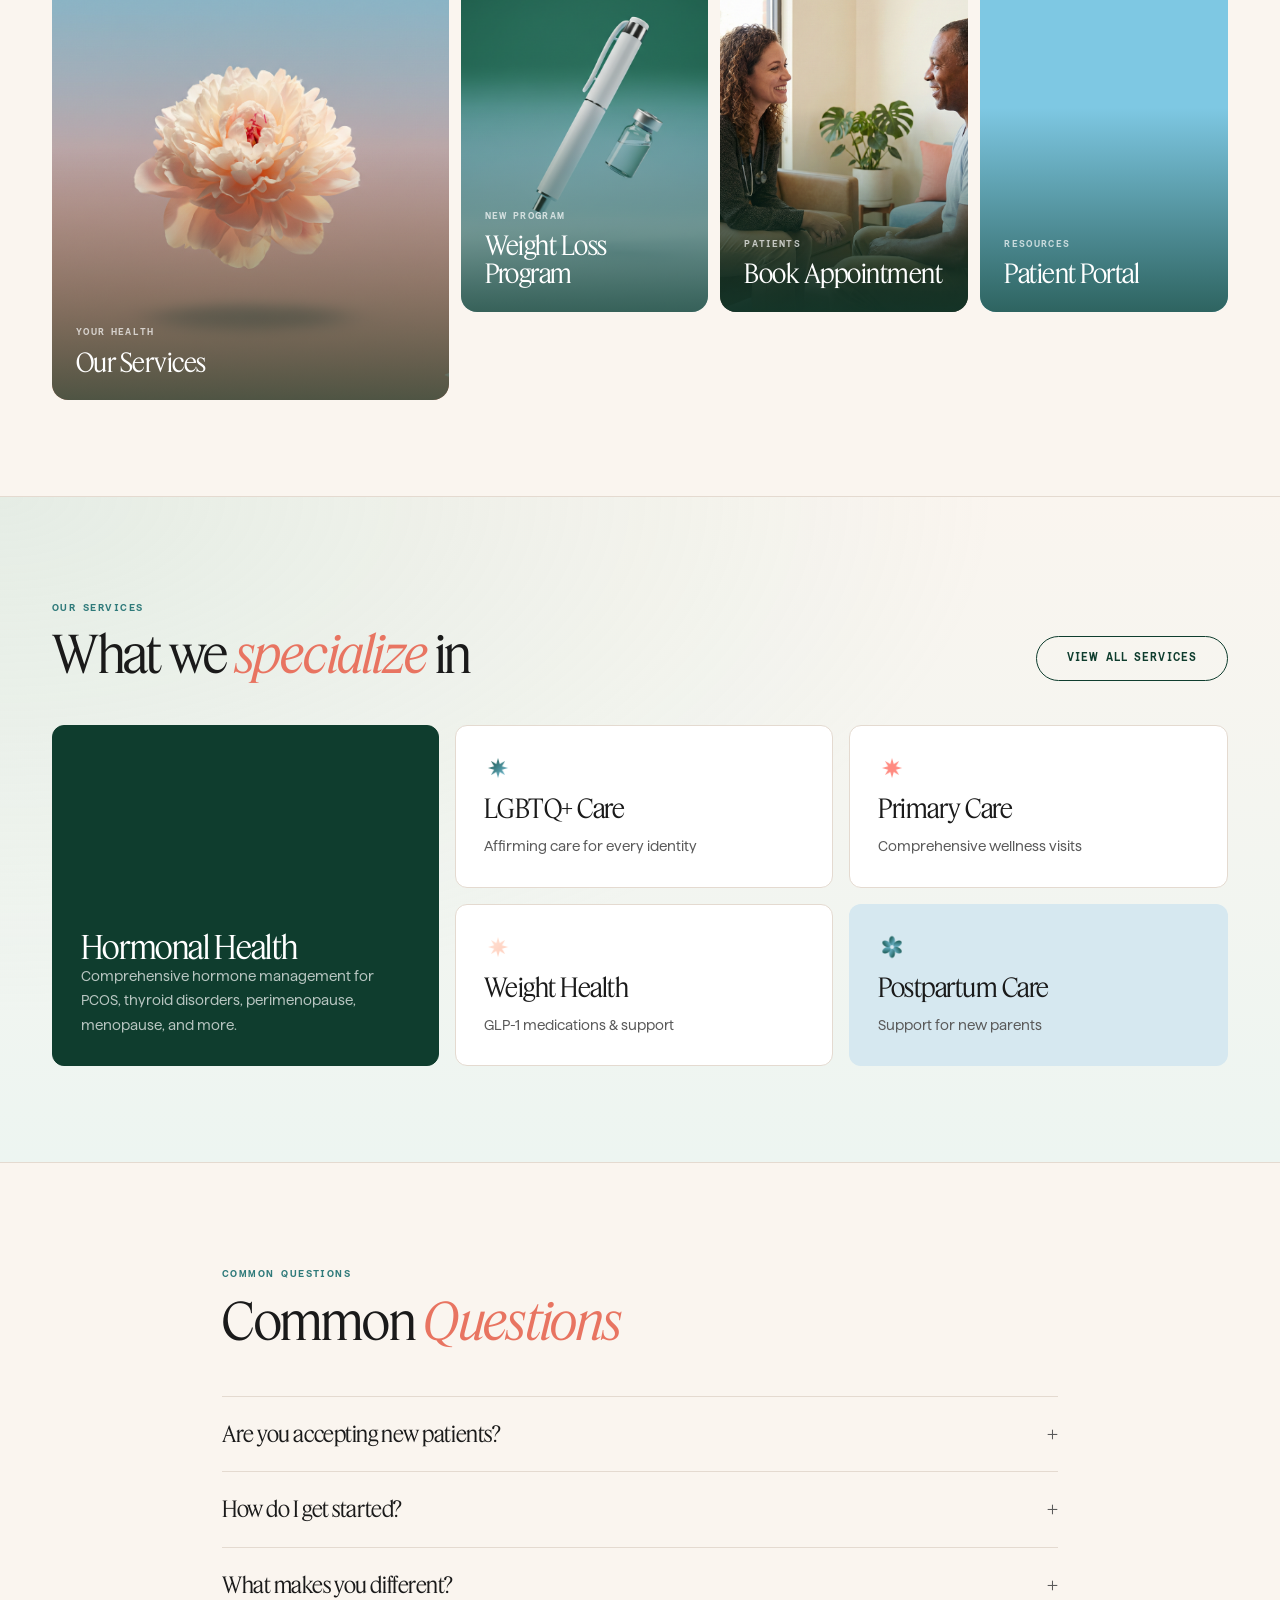
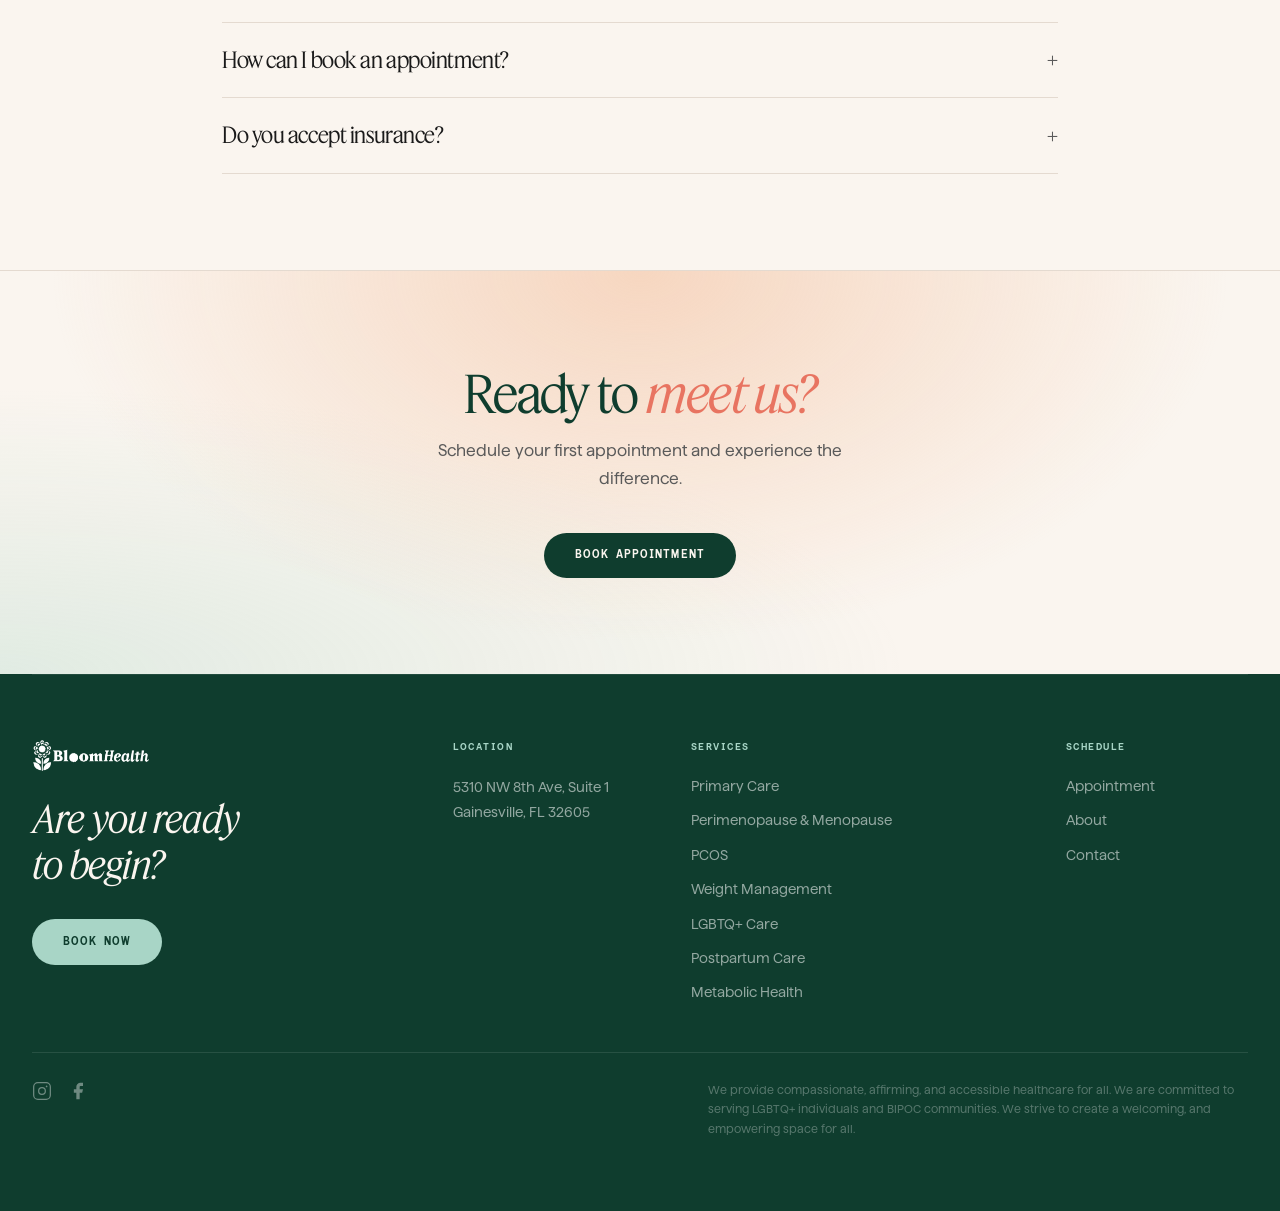
==== commit f2527872: "refactor: promote v2 design to root of branch Move v2 design files to root so the branch serves the " ====
--- a/index.html
+++ b/index.html
@@ -8,9 +8,6 @@
   <meta property="og:title" content="Bloom Health | Primary Care in Gainesville, FL">
   <meta property="og:description" content="Healthcare that actually centers you. A nurse practitioner-led primary care practice in Gainesville, FL.">
   <meta property="og:type" content="website">
-  <link rel="preconnect" href="https://fonts.googleapis.com">
-  <link rel="preconnect" href="https://fonts.gstatic.com" crossorigin>
-  <link href="https://fonts.googleapis.com/css2?family=Fraunces:ital,opsz,wght@0,9..144,400;0,9..144,500;1,9..144,400;1,9..144,500&family=Inter:wght@400;500;600;700&display=swap" rel="stylesheet">
   <link rel="stylesheet" href="css/styles.css">
 </head>
 <body>
@@ -30,18 +27,18 @@
     <ul class="nav-links">
       <li><a href="index.html" class="active">Home</a></li>
       <li class="has-dropdown">
-          <a href="services.html">Services <span class="dropdown-arrow">▾</span></a>
-          <ul class="nav-dropdown">
-            <li><a href="services.html">All Services</a></li>
-            <li><a href="primary-care.html">Primary Care</a></li>
-            <li><a href="perimenopause.html">Perimenopause &amp; Menopause</a></li>
-            <li><a href="pcos.html">PCOS</a></li>
-            <li><a href="weight-management.html">Weight Management</a></li>
-            <li><a href="lgbtq-care.html">LGBTQ+ Care</a></li>
-            <li><a href="postpartum.html">Postpartum Care</a></li>
-            <li><a href="metabolic-health.html">Metabolic Health</a></li>
-          </ul>
-        </li>
+        <a href="services.html">Services <span class="dropdown-arrow">▾</span></a>
+        <ul class="nav-dropdown">
+          <li><a href="services.html">All Services</a></li>
+          <li><a href="primary-care.html">Primary Care</a></li>
+          <li><a href="perimenopause.html">Perimenopause &amp; Menopause</a></li>
+          <li><a href="pcos.html">PCOS</a></li>
+          <li><a href="weight-management.html">Weight Management</a></li>
+          <li><a href="lgbtq-care.html">LGBTQ+ Care</a></li>
+          <li><a href="postpartum.html">Postpartum Care</a></li>
+          <li><a href="metabolic-health.html">Metabolic Health</a></li>
+        </ul>
+      </li>
       <li><a href="weight-management.html">Weight Loss</a></li>
       <li><a href="about.html">About</a></li>
       <li><a href="contact.html">Contact</a></li>
@@ -76,17 +73,29 @@
      ══════════════════════════════════════════ -->
 <section class="home-hero">
   <div class="home-hero-inner">
-    <div class="hero-left">
-      <span class="pill pill-peach">Accepting Patients</span>
-      <h1 class="hero-headline">Healthcare that <em>actually</em> centers you.</h1>
+
+    <div class="hero-text">
+      <div class="hero-eyebrow">
+        <span class="accepting-dot"></span>
+        <span class="pill-accepting">Accepting Patients</span>
+      </div>
+
+      <h1 class="hero-headline">
+        Healthcare<br>
+        that <em>actually</em><br>
+        centers you.
+      </h1>
+
       <p class="hero-body">A nurse practitioner-led primary care practice in Gainesville, FL. We specialize in hormonal health, LGBTQ+ affirming care, and personalized wellness for every body.</p>
+
       <div class="hero-actions">
         <a href="#" class="btn btn-dark">Book Appointment</a>
         <a href="services.html" class="btn btn-outline">Our Services</a>
       </div>
     </div>
-    <div class="hero-image-wrap">
-      <img src="assets/IMG_2064.webp" alt="Bloom Health practice interior — green velvet couch" style="width:100%; min-height:460px; border-radius:20px; object-fit:cover; display:block;">
+
+    <div class="hero-visual">
+      <img src="assets/IMG_2064.webp" alt="Bloom Health practice interior — green velvet couch" class="hero-image">
       <div class="hero-float-card">
         <div class="float-icon">💚</div>
         <div class="float-card-text">
@@ -95,18 +104,25 @@
         </div>
       </div>
     </div>
+
   </div>
 </section>
 
 <!-- MARQUEE -->
 <div class="marquee-strip" aria-hidden="true">
   <div class="marquee-track">
-    <span>• INCLUSIVE CARE</span><span>• PERSONALIZED WELLNESS</span><span>• BLOOM FOR MORE</span>
-    <span>• INCLUSIVE CARE</span><span>• PERSONALIZED WELLNESS</span><span>• BLOOM FOR MORE</span>
-    <span>• INCLUSIVE CARE</span><span>• PERSONALIZED WELLNESS</span><span>• BLOOM FOR MORE</span>
-    <span>• INCLUSIVE CARE</span><span>• PERSONALIZED WELLNESS</span><span>• BLOOM FOR MORE</span>
-    <span>• INCLUSIVE CARE</span><span>• PERSONALIZED WELLNESS</span><span>• BLOOM FOR MORE</span>
-    <span>• INCLUSIVE CARE</span><span>• PERSONALIZED WELLNESS</span><span>• BLOOM FOR MORE</span>
+    <span>• Inclusive Care</span>
+    <span>• Personalized Wellness</span>
+    <span>• Bloom for More</span>
+    <span>• Inclusive Care</span>
+    <span>• Personalized Wellness</span>
+    <span>• Bloom for More</span>
+    <span>• Inclusive Care</span>
+    <span>• Personalized Wellness</span>
+    <span>• Bloom for More</span>
+    <span>• Inclusive Care</span>
+    <span>• Personalized Wellness</span>
+    <span>• Bloom for More</span>
   </div>
 </div>
 
@@ -114,18 +130,20 @@
      ABOUT TEASER
      ══════════════════════════════════════════ -->
 <section class="home-about">
-  <div class="container">
-    <span class="pill pill-mint">About Bloom</span>
-    <div class="about-grid">
-      <div>
-        <p class="about-left-text">Women-owned, nurse practitioner-led primary care in Gainesville, FL since 2023.</p>
-      </div>
-      <div>
-        <p class="about-big-quote">We reject the one-size-fits-all approach to healthcare—because <em>you deserve better</em>.</p>
-        <p class="about-sub">More than a clinic, we're on a mission to make healthcare feel human again. We see you as a whole person—not a chart, not a number, not a 15-minute appointment slot. That's why we're committed to the personal side of healthcare.</p>
-        <a href="about.html" class="meet-link">Meet Naomi →</a>
-      </div>
-    </div>
+  <div class="about-inner">
+
+    <div class="about-left">
+      <span class="about-left-index">01</span>
+      <span class="section-label">About Bloom</span>
+      <p class="about-left-text">Women-owned, nurse practitioner-led primary care in Gainesville, FL since 2023.</p>
+    </div>
+
+    <div class="about-right">
+      <p class="about-pull-quote">We reject the one-size-fits-all approach to healthcare—because <em>you deserve better</em>.</p>
+      <p class="about-sub">More than a clinic, we're on a mission to make healthcare feel human again. We see you as a whole person—not a chart, not a number, not a 15-minute appointment slot. That's why we're committed to the personal side of healthcare.</p>
+      <a href="about.html" class="meet-link">Meet Naomi →</a>
+    </div>
+
   </div>
 </section>
 
@@ -174,22 +192,22 @@
      ══════════════════════════════════════════ -->
 <section class="home-services">
   <div class="container">
-    <div class="services-sec-header">
+
+    <div class="services-header">
       <div>
         <span class="section-label">Our Services</span>
         <h2>What we <em>specialize</em> in</h2>
       </div>
-      <a href="services.html" class="btn btn-outline" style="margin-top:0.5rem;">View Services</a>
-    </div>
+      <a href="services.html" class="btn btn-outline">View All Services</a>
+    </div>
+
     <div class="services-grid-home">
-      <!-- Big dark left card -->
-      <a href="services.html" class="svc-card dark" style="justify-content:flex-end; min-height:340px;">
+      <a href="services.html" class="svc-card dark" style="justify-content:flex-end;">
         <div>
-          <h3 style="font-size:1.375rem; margin-bottom:0.75rem;">Hormonal Health</h3>
+          <h3>Hormonal Health</h3>
           <p>Comprehensive hormone management for PCOS, thyroid disorders, perimenopause, menopause, and more.</p>
         </div>
       </a>
-      <!-- Right 2×2 -->
       <div class="services-right-grid">
         <a href="lgbtq-care.html" class="svc-card">
           <img src="assets/starburst-gradient-mint.png" class="svc-card-icon" alt="">
@@ -213,6 +231,7 @@
         </a>
       </div>
     </div>
+
   </div>
 </section>
 
@@ -220,9 +239,15 @@
      FAQ
      ══════════════════════════════════════════ -->
 <section class="home-faq">
-  <div class="container" style="max-width:780px;">
-    <span class="section-label">Common Questions</span>
-    <h2>Common Questions</h2>
+  <div class="container" style="max-width:900px;">
+
+    <div class="faq-header">
+      <div>
+        <span class="section-label">Common Questions</span>
+        <h2>Common <em>Questions</em></h2>
+      </div>
+    </div>
+
     <div class="faq-list">
 
       <div class="faq-item">
@@ -246,7 +271,6 @@
       </div>
 
       <div class="faq-item">
-        <!-- TODO: ariella to finish — needs real insurance answer -->
         <button class="faq-q">Do you accept insurance?<span class="faq-icon">+</span></button>
         <div class="faq-a">Please contact our office at info@heybloomhealth.com or (352) 580-6573 for the most current information about accepted insurance plans and self-pay options. We are happy to help you understand your coverage before your visit.</div>
       </div>
@@ -258,9 +282,9 @@
 <!-- ══════════════════════════════════════════
      CTA
      ══════════════════════════════════════════ -->
-<section class="cta-section cta-peach-cream">
+<section class="cta-section cta-warm-gradient">
   <div class="container">
-    <h2>Ready to meet us?</h2>
+    <h2>Ready to <em>meet us?</em></h2>
     <p>Schedule your first appointment and experience the difference.</p>
     <a href="#" class="btn btn-dark">Book Appointment</a>
   </div>
@@ -271,11 +295,11 @@
   <div class="footer-card">
     <div class="footer-top">
       <div class="footer-brand">
-        <div class="footer-logo logo">
-          <img src="assets/Bloom-logo_white.png" class="site-logo" alt="Bloom Health">
-        </div>
-        <p class="footer-tagline">Are you ready to begin?</p>
-        <a href="#" class="btn btn-mint">Learn more</a>
+        <a href="index.html" class="logo">
+          <img src="assets/Bloom-logo-light.png" class="site-logo" alt="Bloom Health" style="filter: brightness(0) invert(1);">
+        </a>
+        <p class="footer-tagline">Are you ready<br>to begin?</p>
+        <a href="#" class="btn btn-mint">Book Now</a>
       </div>
       <div>
         <span class="footer-col-label">Location</span>
@@ -308,10 +332,10 @@
     <div class="footer-bottom">
       <div class="footer-social">
         <a href="#" aria-label="Instagram">
-          <svg width="22" height="22" fill="none" stroke="currentColor" stroke-width="1.5" viewBox="0 0 24 24"><rect x="2" y="2" width="20" height="20" rx="5"/><circle cx="12" cy="12" r="4"/><path d="M17.5 6.5h.01" stroke-linecap="round" stroke-width="2"/></svg>
+          <svg width="20" height="20" fill="none" stroke="currentColor" stroke-width="1.5" viewBox="0 0 24 24"><rect x="2" y="2" width="20" height="20" rx="5"/><circle cx="12" cy="12" r="4"/><path d="M17.5 6.5h.01" stroke-linecap="round" stroke-width="2"/></svg>
         </a>
         <a href="#" aria-label="Facebook">
-          <svg width="22" height="22" fill="currentColor" viewBox="0 0 24 24"><path d="M18 2h-3a5 5 0 0 0-5 5v3H7v4h3v8h4v-8h3l1-4h-4V7a1 1 0 0 1 1-1h3z"/></svg>
+          <svg width="20" height="20" fill="currentColor" viewBox="0 0 24 24"><path d="M18 2h-3a5 5 0 0 0-5 5v3H7v4h3v8h4v-8h3l1-4h-4V7a1 1 0 0 1 1-1h3z"/></svg>
         </a>
       </div>
       <p class="footer-fine-print">We provide compassionate, affirming, and accessible healthcare for all. We are committed to serving LGBTQ+ individuals and BIPOC communities. We strive to create a welcoming, and empowering space for all.</p>
--- a/css/styles.css
+++ b/css/styles.css
@@ -1,45 +1,152 @@
 /* ============================================================
-   BLOOM HEALTH — SHARED STYLES
-   ============================================================ */
-
-/* --- Google Fonts loaded via <link> in each page head --- */
-
-/* ============================================================
-   1. CSS VARIABLES
+   BLOOM HEALTH V2 — Editorial Design System
+   Light, airy, soft gradients. Feature Display + Haffer XH.
+   ============================================================ */
+
+/* ============================================================
+   FONTS
+   ============================================================ */
+@font-face {
+  font-family: 'Feature Display';
+  src: url('../assets/fonts/FeatureDisplay-Regular.woff2') format('woff2');
+  font-weight: 400; font-style: normal; font-display: swap;
+}
+@font-face {
+  font-family: 'Feature Display';
+  src: url('../assets/fonts/FeatureDisplay-RegularItalic.woff2') format('woff2');
+  font-weight: 400; font-style: italic; font-display: swap;
+}
+@font-face {
+  font-family: 'Feature Display';
+  src: url('../assets/fonts/FeatureDisplay-Light.woff2') format('woff2');
+  font-weight: 300; font-style: normal; font-display: swap;
+}
+@font-face {
+  font-family: 'Feature Display';
+  src: url('../assets/fonts/FeatureDisplay-LightItalic.woff2') format('woff2');
+  font-weight: 300; font-style: italic; font-display: swap;
+}
+@font-face {
+  font-family: 'Feature Display';
+  src: url('../assets/fonts/FeatureDisplay-Medium.woff2') format('woff2');
+  font-weight: 500; font-style: normal; font-display: swap;
+}
+@font-face {
+  font-family: 'Feature Display';
+  src: url('../assets/fonts/FeatureDisplay-MediumItalic.woff2') format('woff2');
+  font-weight: 500; font-style: italic; font-display: swap;
+}
+@font-face {
+  font-family: 'Feature Display';
+  src: url('../assets/fonts/FeatureDisplay-Bold.woff2') format('woff2');
+  font-weight: 700; font-style: normal; font-display: swap;
+}
+@font-face {
+  font-family: 'Feature Display';
+  src: url('../assets/fonts/FeatureDisplay-BoldItalic.woff2') format('woff2');
+  font-weight: 700; font-style: italic; font-display: swap;
+}
+@font-face {
+  font-family: 'Feature Display XBold';
+  src: url('../assets/fonts/FeatureDisplay-Extrabold.woff2') format('woff2');
+  font-weight: 800; font-style: normal; font-display: swap;
+}
+@font-face {
+  font-family: 'Feature Display XBold';
+  src: url('../assets/fonts/FeatureDisplay-ExtraboldItalic.woff2') format('woff2');
+  font-weight: 800; font-style: italic; font-display: swap;
+}
+
+/* Haffer XH SemiMono — for all small/label/UI type */
+@font-face {
+  font-family: 'Haffer XH SemiMono';
+  src: url('../assets/fonts/HafferXHSemiMono-TRIAL-Regular.woff2') format('woff2');
+  font-weight: 400; font-style: normal; font-display: swap;
+}
+@font-face {
+  font-family: 'Haffer XH SemiMono';
+  src: url('../assets/fonts/HafferXHSemiMono-TRIAL-RegularItalic.woff2') format('woff2');
+  font-weight: 400; font-style: italic; font-display: swap;
+}
+@font-face {
+  font-family: 'Haffer XH SemiMono';
+  src: url('../assets/fonts/HafferXHSemiMono-TRIAL-Medium.woff2') format('woff2');
+  font-weight: 500; font-style: normal; font-display: swap;
+}
+@font-face {
+  font-family: 'Haffer XH SemiMono';
+  src: url('../assets/fonts/HafferXHSemiMono-TRIAL-SemiBold.woff2') format('woff2');
+  font-weight: 600; font-style: normal; font-display: swap;
+}
+@font-face {
+  font-family: 'Haffer XH SemiMono';
+  src: url('../assets/fonts/HafferXHSemiMono-TRIAL-Bold.woff2') format('woff2');
+  font-weight: 700; font-style: normal; font-display: swap;
+}
+
+@font-face {
+  font-family: 'Haffer XH';
+  src: url('../assets/fonts/HafferXHTRIAL-Light.woff2') format('woff2');
+  font-weight: 300; font-style: normal; font-display: swap;
+}
+@font-face {
+  font-family: 'Haffer XH';
+  src: url('../assets/fonts/HafferXHTRIAL-Regular.woff2') format('woff2');
+  font-weight: 400; font-style: normal; font-display: swap;
+}
+@font-face {
+  font-family: 'Haffer XH';
+  src: url('../assets/fonts/HafferXHTRIAL-RegularItalic.woff2') format('woff2');
+  font-weight: 400; font-style: italic; font-display: swap;
+}
+@font-face {
+  font-family: 'Haffer XH';
+  src: url('../assets/fonts/HafferXHTRIAL-Medium.woff2') format('woff2');
+  font-weight: 500; font-style: normal; font-display: swap;
+}
+@font-face {
+  font-family: 'Haffer XH';
+  src: url('../assets/fonts/HafferXHTRIAL-SemiBold.woff2') format('woff2');
+  font-weight: 600; font-style: normal; font-display: swap;
+}
+@font-face {
+  font-family: 'Haffer XH';
+  src: url('../assets/fonts/HafferXHTRIAL-Bold.woff2') format('woff2');
+  font-weight: 700; font-style: normal; font-display: swap;
+}
+
+/* ============================================================
+   VARIABLES
    ============================================================ */
 :root {
-  /* Brand colors */
-  --forest:    #0F3D2E;
-  --teal:      #2F7A7A;
-  --mint:      #A8D5C6;
-  --coral:     #E87461;
-  --peach:     #F4C2A1;
-  --sky:       #D6E8F0;
-  --sky-vivid: #7EC8E3;
-  --cream:     #FAF5EF;
-
-  /* Text */
-  --text:           #1F1F1F;
+  --forest:         #0F3D2E;
+  --teal:           #2F7A7A;
+  --mint:           #A8D5C6;
+  --coral:          #E87461;
+  --peach:          #F4C2A1;
+  --sky:            #D6E8F0;
+  --sky-vivid:      #7EC8E3;
+  --cream:          #FAF5EF;
+  --text:           #1A1A1A;
   --text-secondary: #5A5A5A;
-  --border:         #E8DFD3;
-
-  /* Fonts */
-  --serif: 'Fraunces', Georgia, serif;
-  --sans:  'Inter', system-ui, sans-serif;
-
-  /* Layout */
-  --max-w:      1200px;
-  --px:         1.5rem;
-  --section-py: 5rem;
-
-  /* Radius */
+  --border:         #E4DAD0;
+
+  --display: 'Feature Display', Georgia, serif;
+  --xbold:   'Feature Display XBold', 'Feature Display', Georgia, serif;
+  --sans:    'Haffer XH', system-ui, sans-serif;
+  --mono:    'Haffer XH SemiMono', 'Haffer XH', system-ui, sans-serif;
+
+  --max-w:      1240px;
+  --px:         2rem;
+  --section-py: 6rem;
+
   --r-pill: 999px;
-  --r-card: 16px;
-  --r-sm:   8px;
-}
-
-/* ============================================================
-   2. RESET & BASE
+  --r-card: 12px;
+  --r-sm:   6px;
+}
+
+/* ============================================================
+   RESET & BASE
    ============================================================ */
 *, *::before, *::after { box-sizing: border-box; margin: 0; padding: 0; }
 html { scroll-behavior: smooth; }
@@ -58,23 +165,32 @@
 address { font-style: normal; }
 
 /* ============================================================
-   3. TYPOGRAPHY
+   TYPOGRAPHY
    ============================================================ */
 h1, h2, h3, h4 {
-  font-family: var(--serif);
+  font-family: var(--display);
   font-weight: 400;
-  line-height: 1.1;
+  line-height: 1.05;
+  letter-spacing: -0.025em;
   color: var(--text);
 }
-h1 { font-size: clamp(2.5rem, 5vw, 4.25rem); }
-h2 { font-size: clamp(1.75rem, 3.5vw, 2.75rem); }
-h3 { font-size: clamp(1.2rem, 2.5vw, 1.6rem); }
-p { line-height: 1.65; color: var(--text-secondary); }
+h1 { font-size: clamp(3rem, 6.5vw, 6.5rem); }
+h2 { font-size: clamp(2rem, 4vw, 4rem); }
+h3 { font-size: clamp(1.375rem, 2.2vw, 2rem); }
+h4 { font-size: 1.125rem; font-weight: 500; letter-spacing: -0.01em; }
+
+/* Coral italic emphasis in headings — the key typographic move */
+h1 em, h2 em, h3 em {
+  font-style: italic;
+  color: var(--coral);
+}
+
+p  { line-height: 1.75; color: var(--text-secondary); }
 em { font-style: italic; }
 strong { font-weight: 600; color: var(--text); }
 
 /* ============================================================
-   4. LAYOUT UTILITIES
+   LAYOUT UTILITIES
    ============================================================ */
 .container {
   max-width: var(--max-w);
@@ -83,18 +199,23 @@
 }
 .section { padding: var(--section-py) 0; }
 .text-center { text-align: center; }
+
 .section-label {
   display: inline-block;
-  font-size: 0.72rem;
-  letter-spacing: 0.1em;
+  font-family: var(--mono);
+  font-size: 0.65rem;
+  letter-spacing: 0.14em;
   text-transform: uppercase;
   font-weight: 600;
-  color: var(--sky-vivid);
-  margin-bottom: 0.625rem;
-}
+  color: var(--teal);
+  margin-bottom: 0.75rem;
+}
+.section-label.on-dark { color: var(--mint); }
 .section-label-block { display: block; }
 
-/* Spacing helpers */
+.rule { border: none; border-top: 1px solid var(--border); }
+.rule-dark { border-color: rgba(255,255,255,0.12); }
+
 .mt-1 { margin-top: 0.5rem; }
 .mt-2 { margin-top: 1rem; }
 .mt-3 { margin-top: 1.5rem; }
@@ -104,462 +225,119 @@
 .mb-4 { margin-bottom: 2rem; }
 
 /* ============================================================
-   5. PILL BADGES (eyebrows / labels)
+   PILLS
    ============================================================ */
 .pill {
   display: inline-flex;
   align-items: center;
-  padding: 0.4rem 1.1rem;
+  gap: 0.4rem;
+  padding: 0.35rem 1rem;
   border-radius: var(--r-pill);
-  font-size: 0.72rem;
-  letter-spacing: 0.08em;
+  font-family: var(--mono);
+  font-size: 0.65rem;
+  letter-spacing: 0.12em;
   font-weight: 600;
   text-transform: uppercase;
-  font-family: var(--sans);
   white-space: nowrap;
 }
-.pill-peach  { background: var(--peach); color: var(--text); }
-.pill-mint   { background: var(--mint);  color: var(--forest); }
-.pill-coral  { background: var(--coral); color: white; }
-.pill-sky    { background: var(--sky);   color: var(--text); }
+.pill-peach  { background: var(--peach);  color: var(--text); }
+.pill-mint   { background: var(--mint);   color: var(--forest); }
+.pill-coral  { background: var(--coral);  color: white; }
+.pill-sky    { background: var(--sky);    color: var(--text); }
 .pill-forest { background: var(--forest); color: white; }
-.pill-teal   { background: var(--teal);  color: white; }
-
-/* ============================================================
-   6. BUTTONS
+.pill-teal   { background: var(--teal);   color: white; }
+
+/* Pulsing status indicator */
+.pill-accepting {
+  display: inline-flex;
+  align-items: center;
+  gap: 0.5rem;
+  font-family: var(--mono);
+  font-size: 0.65rem;
+  letter-spacing: 0.12em;
+  font-weight: 600;
+  text-transform: uppercase;
+  color: var(--teal);
+}
+.accepting-dot {
+  width: 7px; height: 7px;
+  border-radius: 50%;
+  background: var(--teal);
+  display: inline-block;
+  flex-shrink: 0;
+  animation: pulse-dot 2.4s ease-in-out infinite;
+}
+@keyframes pulse-dot {
+  0%, 100% { opacity: 1; transform: scale(1); }
+  50%       { opacity: 0.4; transform: scale(0.7); }
+}
+
+/* ============================================================
+   BUTTONS
    ============================================================ */
 .btn {
   display: inline-flex;
   align-items: center;
   justify-content: center;
   gap: 0.5rem;
-  padding: 0.75rem 1.75rem;
+  padding: 0.8rem 1.875rem;
   border-radius: var(--r-pill);
-  font-family: var(--sans);
-  font-size: 0.78rem;
+  font-family: var(--mono);
+  font-size: 0.7rem;
   font-weight: 600;
-  letter-spacing: 0.06em;
+  letter-spacing: 0.1em;
   text-transform: uppercase;
   cursor: pointer;
-  border: 2px solid transparent;
+  border: 1.5px solid transparent;
   transition: opacity 0.2s, transform 0.15s;
   white-space: nowrap;
 }
-.btn:hover { opacity: 0.86; transform: translateY(-1px); }
-.btn-dark    { background: var(--forest); color: var(--cream); }
-.btn-white   { background: white; color: var(--text); border-color: var(--border); }
-.btn-outline { background: transparent; color: var(--forest); border-color: var(--forest); }
-.btn-outline-white { background: transparent; color: white; border-color: white; }
-.btn-mint    { background: var(--mint); color: var(--forest); }
-.btn-coral   { background: var(--coral); color: white; }
-
-/* ============================================================
-   7. CARDS
-   ============================================================ */
-.card {
-  background: white;
-  border-radius: var(--r-card);
-  border: 1px solid var(--border);
-  padding: 1.75rem;
-}
-.card-cream   { background: var(--cream); border-color: var(--border); }
-.card-forest  { background: var(--forest); border-color: transparent; color: white; }
-.card-forest p, .card-forest li { color: rgba(255,255,255,0.82); }
-.card-sky     { background: var(--sky); border-color: transparent; }
-.card-sky-light { background: #EDF4F8; border-color: transparent; }
-.card-peach   { background: #FCE8D6; border-color: transparent; }
-.card-mint-light { background: #EBF7F2; border-color: transparent; }
-
-/* ============================================================
-   8. IMAGE PLACEHOLDERS
-   ============================================================ */
-.img-placeholder {
-  background: var(--border);
-  border-radius: var(--r-card);
-  display: flex;
-  align-items: center;
-  justify-content: center;
-  color: var(--text-secondary);
-  font-size: 0.8125rem;
-  font-style: italic;
+.btn:hover { opacity: 0.8; transform: translateY(-1px); }
+
+.btn-dark          { background: var(--forest); color: var(--cream); }
+.btn-cream         { background: var(--cream);  color: var(--forest); }
+.btn-mint          { background: var(--mint);   color: var(--forest); }
+.btn-coral         { background: var(--coral);  color: white; }
+.btn-outline       { background: transparent;   color: var(--forest); border-color: var(--forest); }
+.btn-outline-cream { background: transparent;   color: var(--cream);  border-color: rgba(255,255,255,0.45); }
+.btn-outline-white { background: transparent;   color: white;         border-color: white; }
+.btn-white         { background: white;         color: var(--text);   border-color: var(--border); }
+
+/* ============================================================
+   TOP BANNER
+   ============================================================ */
+.top-banner {
+  background: var(--teal);
+  color: white;
   text-align: center;
-  padding: 2rem;
-  min-height: 280px;
-  width: 100%;
-}
-
-/* ============================================================
-   9. HIGHLIGHTED TEXT (mark / inline)
-   ============================================================ */
-mark {
-  background: transparent;
-  padding: 0.05em 0.35em;
-  border-radius: 5px;
-  font-style: inherit;
-}
-mark.coral { background: var(--peach);     color: var(--text); }
-mark.mint  { background: var(--sky);       color: var(--forest); }
-mark.sky   { background: var(--sky-vivid); color: white; }
-
-/* ============================================================
-   10. NUMBERED STEPS
-   ============================================================ */
-.steps { display: flex; flex-direction: column; gap: 2rem; }
-.step  { display: flex; gap: 1.5rem; align-items: flex-start; }
-.step-number {
-  flex-shrink: 0;
-  width: 48px; height: 48px;
-  border-radius: 50%;
-  background: var(--mint);
-  color: var(--forest);
-  display: flex; align-items: center; justify-content: center;
-  font-weight: 700; font-size: 1rem; font-family: var(--sans);
-}
-.step-content h4 {
-  font-family: var(--sans); font-weight: 600; font-size: 1rem;
-  color: var(--text); margin-bottom: 0.375rem;
-}
-.step-content p { font-size: 0.9375rem; }
-
-/* ============================================================
-   11. BLOOM DIFFERENCE / RULE LIST
-   ============================================================ */
-.diff-list { }
-.diff-item { padding: 1.75rem 0; border-top: 1px solid var(--border); }
-.diff-item:last-child { border-bottom: 1px solid var(--border); }
-.diff-item h4 {
-  font-family: var(--sans); font-weight: 600;
-  color: var(--text); margin-bottom: 0.375rem;
-}
-.diff-item p { font-size: 0.9375rem; }
-
-/* ============================================================
-   12. BULLET LISTS
-   ============================================================ */
-.arrow-list { display: flex; flex-direction: column; gap: 0.625rem; }
-.arrow-list li {
-  display: flex; gap: 0.75rem;
-  font-size: 0.9375rem; color: var(--text-secondary);
-}
-.arrow-list li::before { content: '➔'; color: var(--sky-vivid); flex-shrink: 0; }
-
-.check-list { display: flex; flex-direction: column; gap: 0.625rem; }
-.check-list li {
-  display: flex; gap: 0.75rem;
-  font-size: 0.9375rem; color: var(--text-secondary);
-}
-.check-list li::before { content: '✓'; color: var(--forest); flex-shrink: 0; font-weight: 700; }
-
-.dash-list { display: flex; flex-direction: column; gap: 0.625rem; }
-.dash-list li {
-  display: flex; gap: 0.75rem;
-  font-size: 0.9375rem; color: var(--text-secondary);
-}
-.dash-list li::before { content: '—'; color: var(--border); flex-shrink: 0; }
-
-.two-col-list {
-  display: grid;
-  grid-template-columns: 1fr 1fr;
-  gap: 0.5rem 2rem;
-}
-.two-col-list li {
-  display: flex; gap: 0.5rem;
-  font-size: 0.875rem; color: var(--text-secondary);
-}
-.two-col-list li::before { content: '⬥'; color: var(--sky-vivid); flex-shrink: 0; font-size: 0.7em; }
-.two-col-list.cream-text li { color: rgba(255,255,255,0.9); }
-.two-col-list.cream-text li::before { color: var(--sky-vivid); }
-
-/* ============================================================
-   13. QUOTE / HIGHLIGHT CARD
-   ============================================================ */
-.quote-card {
-  background: linear-gradient(135deg, #FAF5EF 0%, #D6E8F0 100%);
-  border-radius: 24px;
-  padding: 2.5rem 3rem;
-  text-align: center;
-  position: relative;
-}
-.quote-card blockquote {
-  font-family: var(--serif);
-  font-size: clamp(1.1rem, 2vw, 1.45rem);
-  font-style: italic;
-  line-height: 1.55;
-  color: #1A1A1A;
-  position: relative;
-  z-index: 1;
-}
-.quote-card .quote-mark {
-  font-family: var(--serif);
-  font-size: 7rem;
-  color: rgba(126, 200, 227, 0.3);
-  line-height: 1;
-  position: absolute;
-  top: 10px;
-  left: 30px;
-}
-.quote-card mark {
-  padding: 2px 8px;
-  border-radius: 4px;
-}
-
-/* ============================================================
-   14. INSURANCE BOX
-   ============================================================ */
-.insurance-box {
-  border-radius: 12px;
-  padding: 2rem 2.25rem;
-  background: var(--sky);
-}
-.insurance-box.peach { background: #FDF0E6; }
-.insurance-box p { font-size: 0.9375rem; margin-bottom: 0.75rem; }
-.insurance-box p:last-child { margin-bottom: 0; }
-
-/* ============================================================
-   15. TREATMENT SUB-CARDS
-   ============================================================ */
-.treatment-grid {
-  display: grid;
-  grid-template-columns: 1fr 1fr;
-  gap: 1rem;
-  margin-top: 1rem;
-}
-.treatment-card {
-  background: #F2EDE6;
-  border-radius: 12px;
-  padding: 1.25rem 1.5rem;
-}
-.treatment-card h4 {
-  font-family: var(--sans); font-weight: 600; font-size: 0.9rem;
-  color: var(--text); margin-bottom: 0.375rem;
-}
-.treatment-card p { font-size: 0.85rem; }
-
-/* ============================================================
-   16. TREATMENT PARENT CARD
-   ============================================================ */
-.treatment-parent {
-  border-radius: var(--r-card);
-  border: 1px solid var(--border);
-  background: white;
-  padding: 2rem;
-  margin-bottom: 1.25rem;
-}
-.treatment-parent > p {
-  font-size: 0.9375rem;
-  margin-bottom: 1.25rem;
-}
-
-/* ============================================================
-   17. STAT CARDS (weight pages)
-   ============================================================ */
-.stat-cards-row {
-  display: grid;
-  grid-template-columns: repeat(3, 1fr);
-  gap: 1.25rem;
-  padding: 2.5rem var(--px);
-  max-width: var(--max-w);
-  margin: 0 auto;
-}
-.stat-card {
-  background: white;
-  border-radius: var(--r-card);
-  border: 1px solid var(--border);
-  padding: 1.75rem;
-  text-align: center;
-}
-.stat-value {
-  font-family: var(--serif);
-  font-size: 2.75rem;
-  color: var(--forest);
-  display: block;
-  line-height: 1;
-}
-.stat-unit {
+  padding: 0.625rem var(--px);
+  font-family: var(--mono);
   font-size: 0.68rem;
-  letter-spacing: 0.1em;
-  text-transform: uppercase;
-  font-weight: 600;
-  color: var(--text-secondary);
-  display: block;
-  margin-top: 0.375rem;
-}
-
-/* ============================================================
-   18. PRICING CARD (dark)
-   ============================================================ */
-.pricing-card-dark {
-  background: var(--forest);
-  border-radius: var(--r-card);
-  padding: 2.5rem;
-}
-.pricing-card-dark > h3 { color: white; font-family: var(--sans); font-weight: 700; font-size: 1.25rem; margin-bottom: 0.375rem; }
-.pricing-card-dark > p { color: rgba(255,255,255,0.65); font-size: 0.875rem; margin-bottom: 0; }
-.pricing-row {
-  display: flex;
-  justify-content: space-between;
-  align-items: center;
-  padding: 1.375rem 0;
-  border-top: 1px solid rgba(255,255,255,0.15);
-  gap: 1rem;
-  flex-wrap: wrap;
-}
-.pricing-row-info h4 { color: white; font-family: var(--sans); font-weight: 600; font-size: 1rem; }
-.pricing-row-info span { color: rgba(255,255,255,0.6); font-size: 0.8rem; display: block; margin-top: 0.2rem; }
-.pricing-amount {
-  font-family: var(--serif);
-  font-size: 2.25rem;
-  color: var(--mint);
-  white-space: nowrap;
-  line-height: 1;
-}
-.pricing-amount small { font-size: 1rem; font-family: var(--sans); color: rgba(255,255,255,0.6); }
-.pricing-note {
-  font-size: 0.8rem;
-  color: rgba(255,255,255,0.55);
-  border-top: 1px solid rgba(255,255,255,0.15);
-  padding-top: 1.25rem;
-  margin-top: 0.5rem;
-}
-
-/* ============================================================
-   19. MEDICATION COMPARISON CARDS
-   ============================================================ */
-.med-cards {
-  display: grid;
-  grid-template-columns: 1fr 1fr;
-  gap: 1.5rem;
-  margin-top: 2rem;
-}
-.med-card { border-radius: var(--r-card); padding: 2rem; }
-.med-card-light { background: white; border: 1px solid var(--border); }
-.med-card-dark  { background: var(--forest); }
-.med-card-dark h3 { color: white; }
-.med-card-dark p  { color: rgba(255,255,255,0.7); }
-.med-price {
-  font-family: var(--serif);
-  font-size: 3.5rem;
-  line-height: 1;
-  margin: 1rem 0 0.25rem;
-}
-.med-card-light .med-price { color: var(--forest); }
-.med-card-dark  .med-price { color: var(--mint); }
-.med-price-unit { font-size: 1rem; font-family: var(--sans); font-weight: 400; }
-.med-card ul { display: flex; flex-direction: column; gap: 0.5rem; margin: 1.25rem 0 1.5rem; }
-.med-card ul li { font-size: 0.875rem; display: flex; gap: 0.625rem; }
-.med-card-light ul li::before { content: '—'; color: var(--mint); flex-shrink: 0; font-weight: 700; }
-.med-card-dark  ul li::before { content: '—'; color: var(--coral); flex-shrink: 0; font-weight: 700; }
-.med-card-dark .med-card ul li { color: rgba(255,255,255,0.8); }
-
-/* ============================================================
-   20. DARK FEATURES STRIP
-   ============================================================ */
-.dark-strip {
-  background: var(--forest);
-  padding: 3rem 0;
-}
-.dark-strip .inner {
-  max-width: var(--max-w);
-  margin: 0 auto;
-  padding: 0 var(--px);
-  display: grid;
-  grid-template-columns: repeat(4, 1fr);
-  gap: 2rem;
-  text-align: center;
-}
-.dark-strip-item img { width: 40px; height: 40px; margin: 0 auto 0.75rem; filter: brightness(0) invert(1) opacity(0.8); }
-.dark-strip-item h4 { color: white; font-family: var(--sans); font-weight: 600; font-size: 0.9rem; margin-bottom: 0.375rem; }
-.dark-strip-item p  { color: rgba(255,255,255,0.6); font-size: 0.8rem; }
-
-/* ============================================================
-   21. APPROACH GRID (weight loss page)
-   ============================================================ */
-.approach-grid {
-  display: grid;
-  grid-template-columns: 1fr 1fr;
-  gap: 1.25rem;
-}
-.approach-card {
-  background: var(--sky);
-  border-radius: var(--r-card);
-  padding: 1.5rem;
-}
-.approach-card h4 { font-family: var(--sans); font-weight: 600; font-size: 0.95rem; color: var(--text); margin-bottom: 0.375rem; display: flex; gap: 0.5rem; align-items: flex-start; }
-.approach-card h4::before { content: '✓'; color: var(--forest); flex-shrink: 0; }
-.approach-card p { font-size: 0.875rem; }
-
-/* ============================================================
-   22. PROVIDER CARDS (about page)
-   ============================================================ */
-.provider-section { padding: var(--section-py) 0; background: var(--cream); }
-.provider-inner {
-  max-width: var(--max-w);
-  margin: 0 auto;
-  padding: 0 var(--px);
-  display: grid;
-  grid-template-columns: 1fr 1.65fr;
-  gap: 4rem;
-  align-items: start;
-}
-.provider-photo-wrap { position: relative; }
-.provider-photo-wrap .img-placeholder {
-  aspect-ratio: 3/4;
-  min-height: unset;
-  height: 420px;
-}
-.provider-tab {
-  position: absolute;
-  bottom: 0; left: 0; right: 0;
-  background: var(--peach);
-  border-radius: 0 0 var(--r-card) var(--r-card);
-  padding: 1rem 1.25rem;
-  text-align: center;
-}
-.provider-tab.mint-tab { background: var(--mint); }
-.provider-tab strong { display: block; font-size: 0.9rem; font-weight: 600; color: var(--text); }
-.provider-tab span   { font-size: 0.8rem; color: var(--text-secondary); }
-
-.provider-bio h2 { margin: 0.5rem 0 1.25rem; }
-.provider-bio > p { margin-bottom: 1.25rem; }
-.provider-bio h4 {
-  font-family: var(--sans); font-weight: 600;
-  font-size: 0.8rem; text-transform: uppercase;
-  letter-spacing: 0.07em; color: var(--text);
-  margin: 1.5rem 0 0.625rem;
-}
-.provider-bio ul { display: flex; flex-direction: column; gap: 0.375rem; }
-.provider-bio ul li {
-  font-size: 0.9375rem; color: var(--text-secondary);
-  padding-left: 1.25rem; position: relative;
-}
-.provider-bio ul li::before { content: '—'; position: absolute; left: 0; color: var(--border); }
-.provider-tags { display: flex; gap: 0.625rem; flex-wrap: wrap; margin-top: 1.5rem; }
-.provider-tag {
-  padding: 0.4rem 1rem;
-  border-radius: var(--r-pill);
-  font-size: 0.78rem; font-weight: 500;
-}
-
-/* ============================================================
-   23. NAVIGATION
+  font-weight: 500;
+  letter-spacing: 0.06em;
+}
+.top-banner a { color: var(--mint); font-weight: 700; }
+
+/* ============================================================
+   NAVIGATION
    ============================================================ */
 .site-nav {
   position: sticky;
   top: 0;
   z-index: 100;
-  background: rgba(250,245,239,0.97);
-  backdrop-filter: blur(8px);
+  background: rgba(250,245,239,0.96);
+  backdrop-filter: blur(12px);
   border-bottom: 1px solid var(--border);
 }
 .nav-inner {
   max-width: var(--max-w);
   margin: 0 auto;
   padding: 0 var(--px);
-  height: 68px;
+  height: 64px;
   display: flex;
   align-items: center;
   justify-content: space-between;
-  gap: 1.5rem;
+  gap: 2rem;
 }
 .logo {
   display: flex;
@@ -568,43 +346,34 @@
   text-decoration: none;
   flex-shrink: 0;
 }
-.logo-icon  { width: 26px; height: 26px; flex-shrink: 0; }
-.site-logo  { height: 36px; width: auto; display: block; }
-.logo-text  { display: flex; align-items: baseline; }
-.logo-bloom { font-family: var(--sans); font-weight: 700; font-size: 1.05rem; color: var(--forest); letter-spacing: -0.01em; }
-.logo-health{ font-family: var(--serif); font-style: italic; font-weight: 500; font-size: 1.05rem; color: var(--forest); }
+.site-logo { height: 32px; width: auto; display: block; }
 
 .nav-links {
   display: flex;
   align-items: center;
-  gap: 1.75rem;
+  gap: 2rem;
 }
 .nav-links a {
-  font-size: 0.75rem;
+  font-family: var(--mono);
+  font-size: 0.68rem;
   font-weight: 500;
-  letter-spacing: 0.05em;
+  letter-spacing: 0.12em;
   text-transform: uppercase;
-  color: var(--text);
+  color: var(--text-secondary);
   transition: color 0.2s;
 }
-.nav-links a:hover { color: var(--forest); }
-.nav-links a.active {
-  text-decoration: underline;
-  text-underline-offset: 4px;
-}
+.nav-links a:hover  { color: var(--forest); }
+.nav-links a.active { color: var(--forest); font-weight: 600; }
 
 /* Dropdown */
 .has-dropdown { position: relative; }
 .has-dropdown > a { display: flex; align-items: center; gap: 0.3em; cursor: pointer; position: relative; }
-.dropdown-arrow { font-size: 0.65em; transition: transform 0.2s; }
+.dropdown-arrow { font-size: 0.6em; transition: transform 0.2s; }
 .has-dropdown:hover .dropdown-arrow { transform: rotate(180deg); }
-
 .has-dropdown > a::after {
   content: '';
   position: absolute;
-  bottom: -0.75rem;
-  left: 0;
-  right: 0;
+  bottom: -0.75rem; left: 0; right: 0;
   height: 0.75rem;
 }
 .nav-dropdown {
@@ -615,16 +384,13 @@
   transform: translateX(-50%);
   background: white;
   border: 1px solid var(--border);
-  border-radius: 12px;
+  border-radius: var(--r-card);
   padding: 0.5rem 0;
   min-width: 220px;
-  box-shadow: 0 8px 24px rgba(0,0,0,0.10);
+  box-shadow: 0 8px 32px rgba(0,0,0,0.08);
   z-index: 200;
-  list-style: none;
-  margin: 0;
 }
 .has-dropdown:hover .nav-dropdown { display: block; }
-.nav-dropdown li { margin: 0; }
 .nav-dropdown li:first-child a {
   font-weight: 600;
   border-bottom: 1px solid var(--border);
@@ -634,20 +400,14 @@
 .nav-dropdown a {
   display: block;
   padding: 0.45rem 1.25rem;
-  font-size: 0.8rem;
+  font-size: 0.78rem;
   text-transform: none;
-  letter-spacing: 0;
+  letter-spacing: 0.01em;
   white-space: nowrap;
   color: var(--text);
 }
 .nav-dropdown a:hover { background: var(--cream); color: var(--forest); }
 
-/* Mobile overlay sub-links */
-.nav-overlay .overlay-sub {
-  font-size: 0.8rem;
-  padding-left: 1.5rem;
-  opacity: 0.8;
-}
 .nav-right {
   display: flex;
   align-items: center;
@@ -664,7 +424,7 @@
 }
 .hamburger span {
   display: block;
-  width: 22px; height: 2px;
+  width: 22px; height: 1.5px;
   background: var(--text);
   border-radius: 2px;
   transition: 0.3s;
@@ -680,61 +440,59 @@
   flex-direction: column;
   align-items: center;
   justify-content: center;
-  gap: 2rem;
+  gap: 1.5rem;
 }
 .nav-overlay.open { display: flex; }
 .nav-overlay a {
-  font-size: 1.25rem;
-  font-weight: 500;
+  font-family: var(--display);
+  font-size: clamp(1.75rem, 6vw, 2.5rem);
+  font-weight: 400;
+  letter-spacing: -0.02em;
+  color: var(--text);
+}
+.nav-overlay a:hover { color: var(--teal); }
+.nav-overlay .overlay-sub {
+  font-family: var(--sans);
+  font-size: 0.85rem;
+  font-weight: 400;
+  letter-spacing: 0.06em;
   text-transform: uppercase;
-  letter-spacing: 0.06em;
-  color: var(--text);
-}
+  opacity: 0.55;
+}
+.nav-overlay .btn { font-family: var(--sans); }
 .nav-overlay .close-btn {
   position: absolute;
-  top: 1.25rem; right: 1.25rem;
+  top: 1.25rem; right: 1.5rem;
   background: none; border: none;
-  font-size: 1.5rem;
+  font-size: 1.375rem;
   cursor: pointer;
-  color: var(--text);
+  color: var(--text-secondary);
   padding: 0.5rem;
   line-height: 1;
 }
 
 /* ============================================================
-   24. TOP BANNER
-   ============================================================ */
-.top-banner {
-  background: var(--teal);
-  color: white;
-  text-align: center;
-  padding: 0.65rem var(--px);
-  font-size: 0.78rem;
-  font-weight: 500;
-  letter-spacing: 0.02em;
-}
-.top-banner a { color: white; font-weight: 700; }
-
-/* ============================================================
-   25. MARQUEE
+   MARQUEE
    ============================================================ */
 .marquee-strip {
   overflow: hidden;
   background: var(--forest);
-  padding: 0.875rem 0;
+  padding: 1rem 0;
 }
 .marquee-track {
   display: inline-flex;
   animation: marquee 28s linear infinite;
 }
 .marquee-track span {
-  font-size: 0.72rem;
-  letter-spacing: 0.12em;
-  text-transform: uppercase;
+  font-family: var(--display);
+  font-size: clamp(0.875rem, 2vw, 1.25rem);
+  font-style: italic;
+  font-weight: 400;
+  letter-spacing: -0.01em;
   color: var(--mint);
-  font-weight: 500;
-  padding: 0 1.5rem;
+  padding: 0 2.5rem;
   white-space: nowrap;
+  opacity: 0.9;
 }
 @keyframes marquee {
   0%   { transform: translateX(0); }
@@ -742,60 +500,61 @@
 }
 
 /* ============================================================
-   26. FOOTER
+   FOOTER
    ============================================================ */
 .site-footer {
-  background: linear-gradient(160deg, var(--teal) 0%, var(--forest) 100%);
-  padding: 2rem var(--px) 0;
+  background: var(--forest);
+  padding: 0 var(--px);
 }
 .footer-card {
-  background: linear-gradient(150deg, #1b5252 0%, #0F3D2E 100%);
-  border-radius: 32px;
-  padding: 3rem 3.5rem;
+  border-top: 1px solid rgba(255,255,255,0.08);
+  padding: 4rem 0 2rem;
   max-width: var(--max-w);
   margin: 0 auto;
 }
 .footer-top {
   display: grid;
-  grid-template-columns: 1.8fr 1fr 1.6fr 1fr;
-  gap: 3rem;
-  margin-bottom: 2.5rem;
-}
-.footer-logo .logo-bloom,
-.footer-logo .logo-health { color: white; }
+  grid-template-columns: 2fr 1fr 1.75fr 1fr;
+  gap: 3.5rem;
+  margin-bottom: 3rem;
+}
 .footer-tagline {
-  font-family: var(--serif);
+  font-family: var(--display);
   font-style: italic;
-  font-size: clamp(1.5rem, 2.5vw, 2.1rem);
-  color: #EEE8DE;
-  line-height: 1.25;
-  margin: 1.25rem 0 1.5rem;
+  font-weight: 400;
+  font-size: clamp(1.75rem, 3vw, 2.75rem);
+  letter-spacing: -0.02em;
+  color: var(--cream);
+  line-height: 1.2;
+  margin: 1.5rem 0 2rem;
 }
 .footer-col-label {
-  font-size: 0.68rem;
-  letter-spacing: 0.1em;
+  font-family: var(--mono);
+  font-size: 0.62rem;
+  letter-spacing: 0.15em;
   text-transform: uppercase;
   font-weight: 600;
   color: var(--mint);
-  margin-bottom: 1rem;
+  margin-bottom: 1.25rem;
   display: block;
 }
-.footer-col-links { display: flex; flex-direction: column; gap: 0.625rem; }
+.footer-col-links { display: flex; flex-direction: column; gap: 0.75rem; }
 .footer-col-links a {
+  font-family: var(--sans);
   font-size: 0.875rem;
-  color: rgba(255,255,255,0.7);
+  color: rgba(255,255,255,0.55);
   transition: color 0.2s;
 }
 .footer-col-links a:hover { color: white; }
 .footer-col-links address {
-  color: rgba(255,255,255,0.7);
+  color: rgba(255,255,255,0.55);
   font-size: 0.875rem;
-  line-height: 1.7;
+  line-height: 1.8;
 }
 .footer-divider {
   border: none;
-  border-top: 1px solid rgba(255,255,255,0.12);
-  margin-bottom: 1.5rem;
+  border-top: 1px solid rgba(255,255,255,0.1);
+  margin-bottom: 1.75rem;
 }
 .footer-bottom {
   display: flex;
@@ -803,166 +562,289 @@
   justify-content: space-between;
   gap: 2rem;
   flex-wrap: wrap;
+  padding-bottom: 2.5rem;
 }
 .footer-social { display: flex; gap: 1rem; align-items: center; }
-.footer-social a { color: rgba(255,255,255,0.65); transition: color 0.2s; }
+.footer-social a { color: rgba(255,255,255,0.4); transition: color 0.2s; }
 .footer-social a:hover { color: white; }
 .footer-fine-print {
-  font-size: 0.75rem;
-  color: rgba(255,255,255,0.45);
-  max-width: 560px;
-  line-height: 1.55;
-}
-
-/* ============================================================
-   27. HOME PAGE
-   ============================================================ */
-
-/* Hero */
+  font-family: var(--sans);
+  font-size: 0.72rem;
+  color: rgba(255,255,255,0.3);
+  max-width: 540px;
+  line-height: 1.7;
+}
+
+/* ============================================================
+   HOME — HERO
+   ============================================================ */
 .home-hero {
-  background: var(--cream);
+  /* Soft multi-stop radial gradient: cool mint corner → warm peach → cream */
+  background:
+    radial-gradient(ellipse at 85% 15%, rgba(168,213,198,0.45) 0%, transparent 55%),
+    radial-gradient(ellipse at 10% 90%, rgba(244,194,161,0.35) 0%, transparent 50%),
+    var(--cream);
   padding: var(--section-py) 0;
+  padding-bottom: calc(var(--section-py) * 1.2);
 }
 .home-hero-inner {
   max-width: var(--max-w);
   margin: 0 auto;
   padding: 0 var(--px);
   display: grid;
-  grid-template-columns: 1fr 1.1fr;
-  gap: 4rem;
+  grid-template-columns: 1fr 1fr;
+  gap: 4.5rem;
   align-items: center;
 }
+
+/* Left: text stack */
+.hero-text {
+  display: flex;
+  flex-direction: column;
+  gap: 0;
+}
+.hero-eyebrow {
+  display: flex;
+  align-items: center;
+  gap: 0.625rem;
+  margin-bottom: 1.5rem;
+}
 .hero-headline {
-  font-size: clamp(2.5rem, 5vw, 4.25rem);
-  margin: 1rem 0 1.375rem;
-}
-.hero-body { font-size: 1.0625rem; margin-bottom: 2rem; max-width: 480px; }
-.hero-actions { display: flex; gap: 1rem; flex-wrap: wrap; align-items: center; }
-.hero-image-wrap { position: relative; }
+  font-family: var(--display);
+  font-weight: 400;
+  font-size: clamp(2.5rem, 4.5vw, 4.75rem);
+  line-height: 1.0;
+  letter-spacing: -0.025em;
+  color: var(--text);
+  margin-bottom: 1.75rem;
+}
+.hero-headline em {
+  font-style: italic;
+  color: var(--coral);
+}
+.hero-body {
+  font-family: var(--sans);
+  font-size: 1rem;
+  color: var(--text-secondary);
+  line-height: 1.75;
+  max-width: 440px;
+  margin-bottom: 2.25rem;
+}
+.hero-actions {
+  display: flex;
+  gap: 0.875rem;
+  flex-wrap: wrap;
+  align-items: center;
+}
+
+/* Right: image */
+.hero-visual { position: relative; }
+.hero-image {
+  width: 100%;
+  border-radius: 20px;
+  object-fit: cover;
+  aspect-ratio: 4/5;
+  display: block;
+  /* Soft shadow matching the gradient palette */
+  box-shadow: 0 24px 64px rgba(15,61,46,0.12), 0 4px 16px rgba(15,61,46,0.06);
+}
 .hero-float-card {
   position: absolute;
-  bottom: 1rem; left: -1rem;
+  bottom: 1.75rem;
+  left: -1.75rem;
   background: white;
-  border-radius: 12px;
-  padding: 0.875rem 1.125rem;
-  box-shadow: 0 6px 30px rgba(0,0,0,0.12);
-  display: flex; gap: 0.75rem; align-items: flex-start;
+  border-radius: 14px;
+  padding: 1rem 1.25rem;
+  display: flex;
+  gap: 0.75rem;
+  align-items: flex-start;
   max-width: 230px;
+  box-shadow: 0 8px 32px rgba(0,0,0,0.1);
+}
+.float-icon { font-size: 1.125rem; flex-shrink: 0; line-height: 1; margin-top: 0.1rem; }
+.float-card-text strong {
+  display: block;
+  font-family: var(--sans);
+  font-weight: 600;
   font-size: 0.8rem;
-}
-.float-icon { font-size: 1.25rem; flex-shrink: 0; line-height: 1; margin-top: 0.1rem; }
-.float-card-text strong { display: block; font-weight: 600; color: var(--text); margin-bottom: 0.2rem; font-size: 0.8125rem; }
-.float-card-text p { font-size: 0.75rem; color: var(--text-secondary); }
-
-/* About teaser */
-.home-about { padding: var(--section-py) 0; background: var(--cream); }
-.home-about .about-grid {
+  color: var(--text);
+  margin-bottom: 0.2rem;
+}
+.float-card-text p {
+  font-family: var(--sans);
+  font-size: 0.72rem;
+  color: var(--text-secondary);
+  line-height: 1.45;
+}
+
+/* ============================================================
+   HOME — ABOUT TEASER
+   ============================================================ */
+.home-about {
+  /* Warm gradient: cream to subtle peach edge */
+  background:
+    radial-gradient(ellipse at 95% 100%, rgba(244,194,161,0.3) 0%, transparent 50%),
+    var(--cream);
+  padding: var(--section-py) 0;
+  border-top: 1px solid var(--border);
+}
+.about-inner {
+  max-width: var(--max-w);
+  margin: 0 auto;
+  padding: 0 var(--px);
   display: grid;
-  grid-template-columns: 1fr 1fr;
-  gap: 4rem;
+  grid-template-columns: 5fr 8fr;
+  gap: 6rem;
+  align-items: start;
+}
+.about-left {
+  padding-top: 0.5rem;
+}
+.about-left-index {
+  font-family: var(--mono);
+  font-size: 0.65rem;
+  font-weight: 600;
+  letter-spacing: 0.14em;
+  text-transform: uppercase;
+  color: var(--teal);
+  display: block;
+  margin-bottom: 0.5rem;
+}
+.about-left-text {
+  font-family: var(--sans);
+  font-size: clamp(1rem, 1.5vw, 1.25rem);
+  color: var(--text-secondary);
+  line-height: 1.7;
+  font-weight: 400;
+}
+.about-pull-quote {
+  font-family: var(--display);
+  font-weight: 400;
+  font-size: clamp(1.625rem, 3vw, 3rem);
+  line-height: 1.15;
+  letter-spacing: -0.025em;
+  color: var(--text);
+  margin-bottom: 1.5rem;
+}
+.about-pull-quote em {
+  font-style: italic;
+  color: var(--coral);
+}
+.about-sub {
+  font-family: var(--sans);
+  font-size: 0.9375rem;
+  color: var(--text-secondary);
+  line-height: 1.8;
+  margin-bottom: 2rem;
+  max-width: 520px;
+}
+.meet-link {
+  display: inline-flex;
   align-items: center;
-  margin-top: 1.75rem;
-}
-.about-left-text {
-  font-size: 0.95rem;
-  color: var(--text-secondary);
-  font-weight: 500;
-  line-height: 1.6;
-}
-.about-big-quote {
-  font-family: var(--serif);
-  font-size: clamp(1.4rem, 2.5vw, 2rem);
-  font-style: italic;
-  line-height: 1.3;
-  color: var(--text);
-  margin-bottom: 1.25rem;
-}
-.about-sub { font-size: 0.9375rem; margin-bottom: 1.5rem; }
-.meet-link {
-  font-size: 0.78rem;
+  gap: 0.375rem;
+  font-family: var(--mono);
+  font-size: 0.7rem;
   font-weight: 600;
-  letter-spacing: 0.05em;
+  letter-spacing: 0.12em;
   text-transform: uppercase;
   color: var(--forest);
-  border-bottom: 1.5px solid var(--forest);
+  border-bottom: 1.5px solid currentColor;
   padding-bottom: 2px;
-}
-
-/* Feature grid (4 tall cards) */
-.feature-grid { padding: 0 0 var(--section-py); background: var(--cream); }
+  transition: opacity 0.2s;
+}
+.meet-link:hover { opacity: 0.6; }
+
+/* ============================================================
+   HOME — FEATURE GRID
+   ============================================================ */
+.feature-grid {
+  background: var(--cream);
+  padding: 0 0 var(--section-py);
+}
 .feature-grid-inner {
   max-width: var(--max-w);
   margin: 0 auto;
   padding: 0 var(--px);
   display: grid;
-  grid-template-columns: repeat(4, 1fr);
-  gap: 1rem;
+  grid-template-columns: 1.6fr 1fr 1fr 1fr;
+  gap: 0.75rem;
 }
 .feature-card {
   position: relative;
-  border-radius: var(--r-card);
+  border-radius: 16px;
   overflow: hidden;
-  aspect-ratio: 3/4;
+  aspect-ratio: 2/3;
   display: flex;
   flex-direction: column;
   justify-content: flex-end;
   text-decoration: none;
-}
+  transition: transform 0.3s ease;
+}
+.feature-card:hover { transform: translateY(-3px); }
+.feature-card.fc-1 { aspect-ratio: auto; min-height: 460px; }
+
 .fc-bg {
   position: absolute;
   inset: 0;
   background-size: cover;
   background-position: center;
-}
+  transition: transform 0.5s ease;
+}
+.feature-card:hover .fc-bg { transform: scale(1.03); }
 .fc-overlay {
   position: absolute;
   inset: 0;
-  background: linear-gradient(to top, rgba(0,0,0,0.55) 0%, rgba(0,0,0,0.05) 55%);
+  background: linear-gradient(to top, rgba(15,61,46,0.72) 0%, rgba(0,0,0,0) 55%);
 }
 .fc-content {
   position: relative;
   z-index: 1;
-  padding: 1.25rem;
+  padding: 1.5rem;
 }
 .fc-eyebrow {
   display: inline-block;
-  background: rgba(255,255,255,0.22);
-  backdrop-filter: blur(4px);
-  color: white;
-  font-size: 0.65rem;
-  letter-spacing: 0.1em;
+  font-family: var(--mono);
+  font-size: 0.6rem;
+  letter-spacing: 0.14em;
   text-transform: uppercase;
   font-weight: 600;
-  padding: 0.3rem 0.75rem;
-  border-radius: var(--r-pill);
-  margin-bottom: 0.625rem;
+  color: rgba(255,255,255,0.7);
+  margin-bottom: 0.5rem;
 }
 .fc-title {
-  font-family: var(--serif);
-  font-size: 1.375rem;
+  font-family: var(--display);
+  font-weight: 400;
+  font-size: clamp(1.125rem, 2vw, 1.625rem);
+  letter-spacing: -0.02em;
   color: white;
-  line-height: 1.15;
-  text-decoration: underline;
-  text-underline-offset: 3px;
-}
-.feature-card.fc-1 .fc-bg { background-color: #E8C9A8; }
-.feature-card.fc-2 .fc-bg { background-color: var(--teal); }
-.feature-card.fc-3 .fc-bg { background-color: var(--mint); }
-.feature-card.fc-4 .fc-bg { background-color: var(--sky); }
-
-/* Home services section */
+  line-height: 1.1;
+}
+.feature-card.fc-1 .fc-bg { background-color: var(--teal); }
+.feature-card.fc-2 .fc-bg { background-color: #5a9a90; }
+.feature-card.fc-3 .fc-bg { background-color: #8ab4ac; }
+.feature-card.fc-4 .fc-bg { background-color: var(--sky-vivid); }
+
+/* ============================================================
+   HOME — SERVICES
+   ============================================================ */
 .home-services {
-  background: linear-gradient(180deg, var(--cream) 0%, #CBE8DC 100%);
+  /* Soft cool gradient: mint tint at top-left */
+  background:
+    radial-gradient(ellipse at 0% 0%, rgba(168,213,198,0.25) 0%, transparent 55%),
+    linear-gradient(180deg, var(--cream) 0%, #edf5f1 100%);
   padding: var(--section-py) 0;
-}
-.services-sec-header {
-  display: flex;
-  align-items: flex-start;
+  border-top: 1px solid var(--border);
+}
+.services-header {
+  display: flex;
+  align-items: flex-end;
   justify-content: space-between;
-  margin-bottom: 2.5rem;
-  gap: 1rem;
+  margin-bottom: 2.75rem;
+  gap: 2rem;
   flex-wrap: wrap;
 }
+.services-header h2 { margin: 0; }
+
 .services-grid-home {
   display: grid;
   grid-template-columns: 1fr 2fr;
@@ -977,45 +859,82 @@
   background: white;
   border-radius: var(--r-card);
   border: 1px solid var(--border);
-  padding: 1.5rem;
+  padding: 1.75rem;
   display: flex;
   flex-direction: column;
-  gap: 0.5rem;
+  gap: 0.75rem;
   text-decoration: none;
-  transition: box-shadow 0.2s, transform 0.2s;
-}
-.svc-card:hover { box-shadow: 0 4px 24px rgba(0,0,0,0.08); transform: translateY(-2px); }
-.svc-card-icon { width: 32px; height: 32px; margin-bottom: 0.25rem; }
-.svc-card h3 { font-family: var(--sans); font-weight: 600; font-size: 1rem; color: var(--text); }
-.svc-card p  { font-size: 0.875rem; color: var(--text-secondary); flex: 1; }
-.svc-card.dark { background: var(--forest); border-color: var(--forest); }
-.svc-card.dark h3 { color: white; }
-.svc-card.dark p  { color: rgba(255,255,255,0.8); }
+  transition: box-shadow 0.25s, transform 0.25s;
+}
+.svc-card:hover { box-shadow: 0 6px 28px rgba(0,0,0,0.07); transform: translateY(-2px); }
+.svc-card-icon { width: 28px; height: 28px; }
+.svc-card h3 {
+  font-family: var(--display);
+  font-size: clamp(1.125rem, 2vw, 1.625rem);
+  font-weight: 400;
+  letter-spacing: -0.02em;
+  color: var(--text);
+  line-height: 1.1;
+}
+.svc-card p {
+  font-family: var(--sans);
+  font-size: 0.875rem;
+  color: var(--text-secondary);
+  flex: 1;
+}
+.svc-card.dark {
+  background: var(--forest);
+  border-color: var(--forest);
+  justify-content: flex-end;
+  min-height: 340px;
+}
+.svc-card.dark h3 { color: white; font-size: clamp(1.375rem, 2.5vw, 2.25rem); }
+.svc-card.dark p  { color: rgba(255,255,255,0.7); }
 .svc-card.sky-bg  { background: var(--sky); border-color: transparent; }
 
-/* FAQ */
-.home-faq { background: var(--cream); padding: var(--section-py) 0; }
-.faq-list { margin-top: 2rem; }
-.faq-item { border-top: 1px solid var(--border); }
-.faq-item:last-child { border-bottom: 1px solid var(--border); }
+/* ============================================================
+   HOME — FAQ
+   ============================================================ */
+.home-faq {
+  background: var(--cream);
+  padding: var(--section-py) 0;
+  border-top: 1px solid var(--border);
+}
+.faq-header {
+  display: flex;
+  align-items: flex-end;
+  justify-content: space-between;
+  margin-bottom: 3rem;
+  gap: 2rem;
+  flex-wrap: wrap;
+}
+.faq-header h2 { margin: 0; }
+
+.faq-list { border-top: 1px solid var(--border); }
+.faq-item { border-bottom: 1px solid var(--border); }
 .faq-q {
   display: flex;
   justify-content: space-between;
   align-items: center;
-  padding: 1.375rem 0;
+  padding: 1.5rem 0;
   cursor: pointer;
-  font-family: var(--sans);
-  font-weight: 500;
-  font-size: 1rem;
+  font-family: var(--display);
+  font-weight: 400;
+  font-size: clamp(1rem, 1.75vw, 1.375rem);
+  letter-spacing: -0.02em;
   color: var(--text);
   background: none;
   border: none;
   width: 100%;
   text-align: left;
-  gap: 1rem;
-}
+  gap: 2rem;
+  line-height: 1.2;
+  transition: color 0.2s;
+}
+.faq-q:hover { color: var(--teal); }
 .faq-icon {
-  font-size: 1.5rem;
+  font-family: var(--sans);
+  font-size: 1.25rem;
   color: var(--text-secondary);
   flex-shrink: 0;
   transition: transform 0.25s;
@@ -1023,90 +942,333 @@
   font-weight: 300;
 }
 .faq-item.open .faq-icon { transform: rotate(45deg); }
+.faq-item.open .faq-q { color: var(--teal); }
 .faq-a {
   display: none;
-  padding: 0 0 1.375rem;
+  padding: 0 4rem 1.5rem 0;
+  font-family: var(--sans);
   font-size: 0.9375rem;
   color: var(--text-secondary);
-  max-width: 700px;
+  line-height: 1.8;
 }
 .faq-item.open .faq-a { display: block; }
 
-/* CTA sections */
-.cta-section { padding: var(--section-py) 0; text-align: center; }
-.cta-section h2 { margin-bottom: 0.75rem; }
-.cta-section > .container > p { margin-bottom: 2rem; }
-.cta-peach-cream { background: linear-gradient(135deg, #F4C2A1 0%, var(--cream) 100%); }
-.cta-cream       { background: var(--cream); }
-.cta-dark        { background: #141414; }
-.cta-dark h2     { color: var(--teal); }
-.cta-dark p      { color: rgba(255,255,255,0.65); }
-.cta-teal-forest { background: linear-gradient(135deg, var(--teal) 0%, var(--forest) 100%); }
+/* ============================================================
+   HOME — CTA
+   ============================================================ */
+.cta-section {
+  padding: var(--section-py) 0;
+  text-align: center;
+}
+.cta-section h2 { margin-bottom: 1rem; }
+.cta-section > .container > p {
+  margin-bottom: 2.5rem;
+  max-width: 440px;
+  margin-left: auto;
+  margin-right: auto;
+}
+
+/* Soft warm gradient CTA */
+.cta-warm-gradient {
+  background:
+    radial-gradient(ellipse at 50% 0%, rgba(244,194,161,0.6) 0%, transparent 65%),
+    radial-gradient(ellipse at 0% 100%, rgba(168,213,198,0.3) 0%, transparent 50%),
+    var(--cream);
+  border-top: 1px solid var(--border);
+}
+.cta-warm-gradient h2 { color: var(--forest); }
+.cta-warm-gradient p { color: var(--text-secondary); }
+
+/* Forest dark CTA variant */
+.cta-dark-forest { background: var(--forest); }
+.cta-dark-forest h2 { color: var(--cream); }
+.cta-dark-forest h2 em { color: var(--mint); }
+.cta-dark-forest p  { color: rgba(255,255,255,0.55); }
+
+.cta-peach-cream { background: linear-gradient(135deg, var(--peach) 0%, var(--cream) 65%); }
+.cta-teal-forest {
+  background: linear-gradient(135deg, var(--teal) 0%, var(--forest) 100%);
+}
 .cta-teal-forest h2 { color: var(--cream); }
-.cta-teal-forest p  { color: rgba(255,255,255,0.72); }
-
-/* ============================================================
-   28. ABOUT PAGE
-   ============================================================ */
+.cta-teal-forest p  { color: rgba(255,255,255,0.65); }
+
+/* ============================================================
+   SHARED COMPONENTS
+   ============================================================ */
+
+/* Stat cards */
+.stat-cards-row {
+  display: grid;
+  grid-template-columns: repeat(3, 1fr);
+  gap: 1.25rem;
+  padding: 2.5rem var(--px);
+  max-width: var(--max-w);
+  margin: 0 auto;
+}
+.stat-card {
+  background: white;
+  border-radius: var(--r-card);
+  border: 1px solid var(--border);
+  padding: 1.75rem;
+  text-align: center;
+}
+.stat-value {
+  font-family: var(--display);
+  font-size: 3rem;
+  font-weight: 400;
+  color: var(--forest);
+  display: block;
+  line-height: 1;
+  letter-spacing: -0.04em;
+}
+.stat-unit {
+  font-family: var(--sans);
+  font-size: 0.65rem;
+  letter-spacing: 0.12em;
+  text-transform: uppercase;
+  font-weight: 600;
+  color: var(--text-secondary);
+  display: block;
+  margin-top: 0.5rem;
+}
+
+/* Quote card */
+.quote-card {
+  background: linear-gradient(135deg, var(--cream) 0%, var(--sky) 100%);
+  border-radius: 18px;
+  padding: 3rem;
+  text-align: center;
+  position: relative;
+  overflow: hidden;
+}
+.quote-card blockquote {
+  font-family: var(--display);
+  font-size: clamp(1.25rem, 2.5vw, 1.875rem);
+  font-style: italic;
+  font-weight: 400;
+  line-height: 1.35;
+  letter-spacing: -0.02em;
+  color: var(--text);
+  position: relative;
+  z-index: 1;
+}
+.quote-card .quote-mark {
+  font-family: var(--display);
+  font-size: 9rem;
+  color: rgba(126,200,227,0.15);
+  line-height: 1;
+  position: absolute;
+  top: 0; left: 1.5rem;
+}
+
+/* Cards */
+.card {
+  background: white;
+  border-radius: var(--r-card);
+  border: 1px solid var(--border);
+  padding: 1.75rem;
+}
+.card-cream   { background: var(--cream); }
+.card-forest  { background: var(--forest); border-color: transparent; }
+.card-forest p, .card-forest li { color: rgba(255,255,255,0.75); }
+.card-sky     { background: var(--sky); border-color: transparent; }
+.card-peach   { background: #FCE8D6; border-color: transparent; }
+.card-mint-light { background: #EBF7F2; border-color: transparent; }
+
+/* Insurance box */
+.insurance-box { border-radius: var(--r-card); padding: 2rem 2.25rem; background: var(--sky); }
+.insurance-box.peach { background: #FDF0E6; }
+.insurance-box p { font-family: var(--sans); font-size: 0.9375rem; margin-bottom: 0.75rem; }
+.insurance-box p:last-child { margin-bottom: 0; }
+
+/* Info note */
+.info-note {
+  background: var(--sky);
+  border-radius: var(--r-sm);
+  padding: 1.25rem 1.5rem;
+  font-family: var(--sans);
+  font-size: 0.875rem;
+  color: var(--text-secondary);
+  margin-top: 1.25rem;
+}
+.info-note strong { color: var(--text); }
+
+/* Image placeholder */
+.img-placeholder {
+  background: var(--border);
+  border-radius: var(--r-card);
+  display: flex;
+  align-items: center;
+  justify-content: center;
+  color: var(--text-secondary);
+  font-family: var(--sans);
+  font-size: 0.8rem;
+  font-style: italic;
+  text-align: center;
+  padding: 2rem;
+  min-height: 280px;
+  width: 100%;
+}
+
+/* Treatment cards */
+.treatment-grid { display: grid; grid-template-columns: 1fr 1fr; gap: 1rem; margin-top: 1rem; }
+.treatment-card { background: #F2EDE6; border-radius: var(--r-card); padding: 1.25rem 1.5rem; }
+.treatment-card h4 { font-family: var(--sans); font-weight: 600; font-size: 0.9rem; color: var(--text); margin-bottom: 0.375rem; }
+.treatment-card p { font-family: var(--sans); font-size: 0.85rem; }
+
+.treatment-parent { border-radius: var(--r-card); border: 1px solid var(--border); background: white; padding: 2rem; margin-bottom: 1.25rem; }
+.treatment-parent > p { font-size: 0.9375rem; margin-bottom: 1.25rem; }
+
+/* Lists */
+.check-list { display: flex; flex-direction: column; gap: 0.625rem; }
+.check-list li { display: flex; gap: 0.75rem; font-size: 0.9375rem; color: var(--text-secondary); }
+.check-list li::before { content: '✓'; color: var(--forest); flex-shrink: 0; font-weight: 700; }
+
+.arrow-list { display: flex; flex-direction: column; gap: 0.625rem; }
+.arrow-list li { display: flex; gap: 0.75rem; font-size: 0.9375rem; color: var(--text-secondary); }
+.arrow-list li::before { content: '➔'; color: var(--teal); flex-shrink: 0; }
+
+.dash-list { display: flex; flex-direction: column; gap: 0.625rem; }
+.dash-list li { display: flex; gap: 0.75rem; font-size: 0.9375rem; color: var(--text-secondary); }
+.dash-list li::before { content: '—'; color: var(--border); flex-shrink: 0; }
+
+.two-col-list { display: grid; grid-template-columns: 1fr 1fr; gap: 0.5rem 2rem; }
+.two-col-list li { display: flex; gap: 0.5rem; font-size: 0.875rem; color: var(--text-secondary); }
+.two-col-list li::before { content: '⬥'; color: var(--teal); flex-shrink: 0; font-size: 0.7em; }
+.two-col-list.cream-text li { color: rgba(255,255,255,0.85); }
+.two-col-list.cream-text li::before { color: var(--mint); }
+
+/* Steps */
+.steps { display: flex; flex-direction: column; gap: 2rem; }
+.step  { display: flex; gap: 1.5rem; align-items: flex-start; }
+.step-number {
+  flex-shrink: 0;
+  width: 44px; height: 44px;
+  border-radius: 50%;
+  background: var(--mint);
+  color: var(--forest);
+  display: flex; align-items: center; justify-content: center;
+  font-family: var(--sans);
+  font-weight: 700;
+  font-size: 0.875rem;
+}
+.step-content h4 { font-family: var(--sans); font-weight: 600; font-size: 1rem; color: var(--text); margin-bottom: 0.375rem; }
+.step-content p  { font-family: var(--sans); font-size: 0.9375rem; }
+
+/* Diff list */
+.diff-item { padding: 1.75rem 0; border-top: 1px solid var(--border); }
+.diff-item:last-child { border-bottom: 1px solid var(--border); }
+.diff-item h4 { font-family: var(--sans); font-weight: 600; color: var(--text); margin-bottom: 0.375rem; }
+.diff-item p  { font-family: var(--sans); font-size: 0.9375rem; }
+
+/* Pricing card */
+.pricing-card-dark { background: var(--forest); border-radius: var(--r-card); padding: 2.5rem; }
+.pricing-card-dark > h3 { font-family: var(--sans); font-weight: 700; color: white; font-size: 1.25rem; margin-bottom: 0.375rem; }
+.pricing-card-dark > p { color: rgba(255,255,255,0.6); font-size: 0.875rem; }
+.pricing-row {
+  display: flex;
+  justify-content: space-between;
+  align-items: center;
+  padding: 1.375rem 0;
+  border-top: 1px solid rgba(255,255,255,0.12);
+  gap: 1rem;
+  flex-wrap: wrap;
+}
+.pricing-row-info h4 { font-family: var(--sans); color: white; font-weight: 600; font-size: 1rem; }
+.pricing-row-info span { color: rgba(255,255,255,0.55); font-size: 0.8rem; display: block; margin-top: 0.2rem; }
+.pricing-amount { font-family: var(--display); font-size: 2.5rem; color: var(--mint); white-space: nowrap; line-height: 1; letter-spacing: -0.03em; }
+.pricing-amount small { font-size: 1rem; font-family: var(--sans); color: rgba(255,255,255,0.5); }
+.pricing-note { font-family: var(--sans); font-size: 0.8rem; color: rgba(255,255,255,0.5); border-top: 1px solid rgba(255,255,255,0.12); padding-top: 1.25rem; margin-top: 0.5rem; }
+
+/* Medication cards */
+.med-cards { display: grid; grid-template-columns: 1fr 1fr; gap: 1.5rem; margin-top: 2rem; }
+.med-card { border-radius: var(--r-card); padding: 2rem; }
+.med-card-light { background: white; border: 1px solid var(--border); }
+.med-card-dark  { background: var(--forest); }
+.med-card-dark h3 { color: white; }
+.med-card-dark p  { color: rgba(255,255,255,0.65); }
+.med-price { font-family: var(--display); font-size: 3.5rem; font-weight: 400; letter-spacing: -0.04em; line-height: 1; margin: 1rem 0 0.25rem; }
+.med-card-light .med-price { color: var(--forest); }
+.med-card-dark  .med-price { color: var(--mint); }
+.med-price-unit { font-family: var(--sans); font-size: 1rem; font-weight: 400; }
+.med-card ul { display: flex; flex-direction: column; gap: 0.5rem; margin: 1.25rem 0 1.5rem; }
+.med-card ul li { font-family: var(--sans); font-size: 0.875rem; display: flex; gap: 0.625rem; }
+.med-card-light ul li::before { content: '—'; color: var(--mint); flex-shrink: 0; font-weight: 700; }
+.med-card-dark  ul li::before { content: '—'; color: var(--coral); flex-shrink: 0; font-weight: 700; }
+.med-card-dark .med-card ul li { color: rgba(255,255,255,0.75); }
+
+/* Dark strip */
+.dark-strip { background: var(--forest); padding: 3rem 0; }
+.dark-strip .inner {
+  max-width: var(--max-w); margin: 0 auto; padding: 0 var(--px);
+  display: grid; grid-template-columns: repeat(4, 1fr); gap: 2rem; text-align: center;
+}
+.dark-strip-item img { width: 40px; height: 40px; margin: 0 auto 0.75rem; filter: brightness(0) invert(1) opacity(0.7); }
+.dark-strip-item h4 { font-family: var(--sans); color: white; font-weight: 600; font-size: 0.875rem; margin-bottom: 0.375rem; }
+.dark-strip-item p  { font-family: var(--sans); color: rgba(255,255,255,0.55); font-size: 0.8rem; }
+
+/* Approach grid */
+.approach-grid { display: grid; grid-template-columns: 1fr 1fr; gap: 1.25rem; }
+.approach-card { background: var(--sky); border-radius: var(--r-card); padding: 1.5rem; }
+.approach-card h4 { font-family: var(--sans); font-weight: 600; font-size: 0.95rem; color: var(--text); margin-bottom: 0.375rem; display: flex; gap: 0.5rem; align-items: flex-start; }
+.approach-card h4::before { content: '✓'; color: var(--forest); flex-shrink: 0; }
+.approach-card p { font-family: var(--sans); font-size: 0.875rem; }
+
+/* Provider section */
+.provider-section { padding: var(--section-py) 0; background: var(--cream); }
+.provider-inner {
+  max-width: var(--max-w); margin: 0 auto; padding: 0 var(--px);
+  display: grid; grid-template-columns: 1fr 1.65fr; gap: 4rem; align-items: start;
+}
+.provider-photo-wrap { position: relative; }
+.provider-photo-wrap .img-placeholder { aspect-ratio: 3/4; min-height: unset; height: 420px; }
+.provider-tab {
+  position: absolute; bottom: 0; left: 0; right: 0;
+  background: var(--peach);
+  border-radius: 0 0 var(--r-card) var(--r-card);
+  padding: 1rem 1.25rem; text-align: center;
+}
+.provider-tab.mint-tab { background: var(--mint); }
+.provider-tab strong { display: block; font-family: var(--sans); font-size: 0.9rem; font-weight: 600; color: var(--text); }
+.provider-tab span   { font-family: var(--sans); font-size: 0.8rem; color: var(--text-secondary); }
+.provider-bio h2 { margin: 0.5rem 0 1.25rem; }
+.provider-bio > p { font-family: var(--sans); margin-bottom: 1.25rem; }
+.provider-bio h4 { font-family: var(--sans); font-weight: 600; font-size: 0.75rem; text-transform: uppercase; letter-spacing: 0.1em; color: var(--text); margin: 1.5rem 0 0.625rem; }
+.provider-bio ul { display: flex; flex-direction: column; gap: 0.375rem; }
+.provider-bio ul li { font-family: var(--sans); font-size: 0.9375rem; color: var(--text-secondary); padding-left: 1.25rem; position: relative; }
+.provider-bio ul li::before { content: '—'; position: absolute; left: 0; color: var(--border); }
+.provider-tags { display: flex; gap: 0.625rem; flex-wrap: wrap; margin-top: 1.5rem; }
+.provider-tag { padding: 0.4rem 1rem; border-radius: var(--r-pill); font-family: var(--sans); font-size: 0.78rem; font-weight: 500; }
+
+/* About page */
 .about-hero { padding: var(--section-py) 0; background: var(--cream); }
 .about-hero-inner {
-  max-width: var(--max-w);
-  margin: 0 auto;
-  padding: 0 var(--px);
-  display: grid;
-  grid-template-columns: 1fr 1fr;
-  gap: 4rem;
-  align-items: center;
+  max-width: var(--max-w); margin: 0 auto; padding: 0 var(--px);
+  display: grid; grid-template-columns: 1fr 1fr; gap: 4rem; align-items: center;
 }
 .about-image-cluster {
-  display: grid;
-  grid-template-columns: 1fr 1fr;
-  grid-template-rows: 1fr 1fr;
-  gap: 0.875rem;
-  height: 460px;
-}
-.cluster-tall {
-  grid-row: 1 / 3;
-}
+  display: grid; grid-template-columns: 1fr 1fr; grid-template-rows: 1fr 1fr; gap: 0.875rem; height: 460px;
+}
+.cluster-tall { grid-row: 1 / 3; }
 .cluster-tall .img-placeholder,
-.about-image-cluster .img-placeholder {
-  height: 100%;
-  min-height: unset;
-  border-radius: 12px;
-}
-
+.about-image-cluster .img-placeholder { height: 100%; min-height: unset; border-radius: var(--r-card); }
 .founder-quote-section { padding: var(--section-py) 0; background: var(--cream); text-align: center; }
-.founder-quote-section .inner { max-width: 800px; margin: 0 auto; padding: 0 var(--px); }
+.founder-quote-section .inner { max-width: 820px; margin: 0 auto; padding: 0 var(--px); }
 .founder-blockquote {
-  font-family: var(--serif);
-  font-size: clamp(1.25rem, 2.5vw, 1.65rem);
+  font-family: var(--display);
+  font-size: clamp(1.5rem, 3vw, 2.25rem);
   font-style: italic;
-  line-height: 1.55;
+  font-weight: 400;
+  line-height: 1.35;
+  letter-spacing: -0.02em;
   color: var(--text);
   margin-bottom: 1.5rem;
 }
-.quote-marks {
-  display: flex;
-  gap: 0.25rem;
-  justify-content: center;
-  margin-bottom: 1.25rem;
-}
-.quote-marks span {
-  font-size: 2rem;
-  color: var(--mint);
-  font-family: var(--serif);
-  line-height: 1;
-}
-.founder-attribution {
-  font-size: 0.875rem;
-  color: var(--text-secondary);
-  font-weight: 500;
-  letter-spacing: 0.03em;
-}
-
-/* ============================================================
-   29. SERVICES PAGE
-   ============================================================ */
+.quote-marks { display: flex; gap: 0.25rem; justify-content: center; margin-bottom: 1.25rem; }
+.quote-marks span { font-family: var(--display); font-size: 2rem; color: var(--mint); line-height: 1; }
+.founder-attribution { font-family: var(--sans); font-size: 0.875rem; color: var(--text-secondary); font-weight: 500; letter-spacing: 0.03em; }
+
+/* Services hero */
 .services-hero {
   background: linear-gradient(150deg, #1b5252 0%, var(--forest) 100%);
   padding: var(--section-py) var(--px);
@@ -1114,150 +1276,80 @@
   position: relative;
 }
 .services-hero-inner {
-  max-width: var(--max-w);
-  margin: 0 auto;
-  display: grid;
-  grid-template-columns: 1fr auto;
-  gap: 3rem;
-  align-items: center;
+  max-width: var(--max-w); margin: 0 auto;
+  display: grid; grid-template-columns: 1fr auto; gap: 3rem; align-items: center;
 }
 .services-hero h1 { color: var(--cream); }
 .services-hero > .services-hero-inner > div:first-child > p {
-  color: rgba(255,255,255,0.8);
+  font-family: var(--sans);
+  color: rgba(255,255,255,0.75);
   max-width: 520px;
   margin: 1rem 0 2.5rem;
   font-size: 1.0625rem;
 }
-.benefit-cards-row {
-  display: grid;
-  grid-template-columns: 1fr 1fr;
-  gap: 0.875rem;
-  max-width: 600px;
-}
+.benefit-cards-row { display: grid; grid-template-columns: 1fr 1fr; gap: 0.875rem; max-width: 600px; }
 .benefit-card {
-  background: rgba(255,255,255,0.12);
+  background: rgba(255,255,255,0.1);
   backdrop-filter: blur(4px);
-  border: 1px solid rgba(255,255,255,0.18);
-  border-radius: 10px;
+  border: 1px solid rgba(255,255,255,0.15);
+  border-radius: var(--r-sm);
   padding: 0.875rem 1.125rem;
+  font-family: var(--sans);
   font-size: 0.8125rem;
-  color: rgba(255,255,255,0.9);
-  line-height: 1.45;
-}
-.services-hero-motifs {
-  display: grid;
-  grid-template-columns: repeat(3, 1fr);
-  gap: 0.75rem;
-  align-content: center;
-}
+  color: rgba(255,255,255,0.85);
+  line-height: 1.5;
+}
+.services-hero-motifs { display: grid; grid-template-columns: repeat(3, 1fr); gap: 0.75rem; align-content: center; }
 .services-hero-motifs img { width: 52px; height: 52px; }
 
-/* Services full grid */
 .services-full-section { background: var(--cream); padding: var(--section-py) 0; }
-.full-services-grid {
-  display: grid;
-  grid-template-columns: repeat(3, 1fr);
-  gap: 1.25rem;
-  margin-top: 2.5rem;
-}
+.full-services-grid { display: grid; grid-template-columns: repeat(3, 1fr); gap: 1.25rem; margin-top: 2.5rem; }
 .full-svc-card {
-  background: white;
-  border-radius: var(--r-card);
-  border: 1px solid var(--border);
-  padding: 1.75rem;
-  display: flex;
-  flex-direction: column;
-  gap: 0.625rem;
-  text-decoration: none;
-  transition: box-shadow 0.2s, transform 0.2s;
-}
-.full-svc-card:hover { box-shadow: 0 4px 24px rgba(0,0,0,0.08); transform: translateY(-2px); }
+  background: white; border-radius: var(--r-card); border: 1px solid var(--border);
+  padding: 1.75rem; display: flex; flex-direction: column; gap: 0.625rem;
+  text-decoration: none; transition: box-shadow 0.2s, transform 0.2s;
+}
+.full-svc-card:hover { box-shadow: 0 4px 24px rgba(0,0,0,0.07); transform: translateY(-2px); }
 .full-svc-card-icon { width: 36px; height: 36px; }
-.full-svc-card h3 { font-family: var(--sans); font-weight: 600; font-size: 1.05rem; color: var(--text); }
-.full-svc-card p  { font-size: 0.875rem; flex: 1; }
-.full-svc-card .learn-more {
-  font-size: 0.78rem; font-weight: 600; letter-spacing: 0.04em;
-  text-transform: uppercase; color: var(--forest); margin-top: 0.375rem;
-}
+.full-svc-card h3 { font-family: var(--display); font-weight: 400; font-size: clamp(1.125rem, 1.8vw, 1.625rem); letter-spacing: -0.02em; color: var(--text); }
+.full-svc-card p  { font-family: var(--sans); font-size: 0.875rem; flex: 1; }
+.full-svc-card .learn-more { font-family: var(--sans); font-size: 0.72rem; font-weight: 600; letter-spacing: 0.1em; text-transform: uppercase; color: var(--forest); margin-top: 0.375rem; }
 .quote-card-span { grid-column: span 2; }
 
-/* ============================================================
-   30. SERVICE SUB-PAGE HEROES
-   ============================================================ */
-.service-hero {
-  padding: 5rem var(--px) 4.5rem;
-  text-align: center;
-}
-.service-hero.bg-sky-soft {
-  background: linear-gradient(160deg, #EBF5F8 0%, #D6E8F0 100%);
-}
-.service-hero.bg-teal-dark {
-  background: linear-gradient(150deg, #1b5252 0%, var(--forest) 100%);
-}
+/* Service sub-page heroes */
+.service-hero { padding: 5.5rem var(--px) 5rem; text-align: center; }
+.service-hero.bg-sky-soft { background: linear-gradient(160deg, var(--cream) 0%, #EBF5F8 100%); }
+.service-hero.bg-teal-dark { background: linear-gradient(150deg, #1b5252 0%, var(--forest) 100%); }
 .service-hero.bg-teal-dark h1 { color: white; }
-.service-hero.bg-teal-dark p  { color: rgba(255,255,255,0.8); }
+.service-hero.bg-teal-dark p  { color: rgba(255,255,255,0.75); }
 .service-hero h1 { margin: 0.75rem 0 1rem; }
-.service-hero > .hero-sub { max-width: 600px; margin: 0 auto 2rem; font-size: 1.0625rem; }
+.service-hero > .hero-sub { font-family: var(--sans); max-width: 600px; margin: 0 auto 2rem; font-size: 1.0625rem; }
 .hero-icon { width: 52px; height: 52px; margin: 0.75rem auto; }
 
-/* Symptoms card (dark green) */
-.symptoms-dark-card {
-  background: var(--forest);
-  border-radius: var(--r-card);
-  padding: 2.25rem 2.5rem;
-  margin-top: 1.5rem;
-}
-.symptoms-dark-card h4 {
-  font-family: var(--sans); font-weight: 600;
-  color: white; margin-bottom: 1.25rem;
-}
-
-/* What-we-treat stacked cards */
+.symptoms-dark-card { background: var(--forest); border-radius: var(--r-card); padding: 2.25rem 2.5rem; margin-top: 1.5rem; }
+.symptoms-dark-card h4 { font-family: var(--sans); font-weight: 600; color: white; margin-bottom: 1.25rem; }
+
 .treat-stack { display: flex; flex-direction: column; gap: 1.25rem; margin-top: 1.5rem; }
-.treat-card {
-  background: white;
-  border-radius: var(--r-card);
-  border: 1px solid var(--border);
-  padding: 1.75rem 2rem;
-}
-.treat-card h4 {
-  font-family: var(--sans); font-weight: 600; font-size: 1rem;
-  color: var(--text); margin-bottom: 1rem;
-}
-
-/* ============================================================
-   31. CONTACT PAGE
-   ============================================================ */
+.treat-card { background: white; border-radius: var(--r-card); border: 1px solid var(--border); padding: 1.75rem 2rem; }
+.treat-card h4 { font-family: var(--sans); font-weight: 600; font-size: 1rem; color: var(--text); margin-bottom: 1rem; }
+
+/* Contact page */
 .contact-page { padding: var(--section-py) 0; background: var(--cream); }
 .contact-inner {
-  max-width: var(--max-w);
-  margin: 0 auto;
-  padding: 0 var(--px);
-  display: grid;
-  grid-template-columns: 1fr 2.1fr;
-  gap: 4rem;
-  align-items: start;
-}
-.contact-info h1 { font-size: clamp(2rem, 4vw, 3rem); color: var(--forest); margin-bottom: 1.5rem; }
+  max-width: var(--max-w); margin: 0 auto; padding: 0 var(--px);
+  display: grid; grid-template-columns: 1fr 2.1fr; gap: 4rem; align-items: start;
+}
+.contact-info h1 { font-size: clamp(2rem, 4vw, 3.5rem); color: var(--forest); margin-bottom: 1.5rem; }
 .contact-info a  { color: var(--forest); text-decoration: underline; text-underline-offset: 3px; }
-.contact-info p  { font-size: 0.9375rem; color: var(--text-secondary); line-height: 1.9; }
-.contact-form-wrap {
-  background: var(--sky);
-  border-radius: var(--r-card);
-  padding: 2.5rem;
-}
-.form-intro { font-size: 0.9375rem; color: var(--text-secondary); margin-bottom: 2rem; }
+.contact-info p  { font-family: var(--sans); font-size: 0.9375rem; color: var(--text-secondary); line-height: 1.9; }
+.contact-form-wrap { background: var(--sky); border-radius: var(--r-card); padding: 2.5rem; }
+.form-intro { font-family: var(--sans); font-size: 0.9375rem; color: var(--text-secondary); margin-bottom: 2rem; }
 .form-group { margin-bottom: 1.25rem; }
-.form-group label {
-  display: block; font-size: 0.875rem; font-weight: 500;
-  color: var(--text); margin-bottom: 0.375rem;
-}
+.form-group label { display: block; font-family: var(--sans); font-size: 0.875rem; font-weight: 500; color: var(--text); margin-bottom: 0.375rem; }
 .form-group label .req { color: var(--text-secondary); font-weight: 400; font-size: 0.78rem; }
 .name-row { display: grid; grid-template-columns: 1fr 1fr; gap: 1rem; }
-.form-group input,
-.form-group textarea {
-  width: 100%;
-  padding: 0.75rem 1rem;
+.form-group input, .form-group textarea {
+  width: 100%; padding: 0.75rem 1rem;
   border: 1px solid var(--border);
   border-radius: var(--r-sm);
   font-family: var(--sans);
@@ -1267,86 +1359,76 @@
   outline: none;
   transition: border-color 0.2s;
 }
-.form-group input:focus,
-.form-group textarea:focus { border-color: var(--teal); }
+.form-group input:focus, .form-group textarea:focus { border-color: var(--teal); }
 .form-group textarea { min-height: 130px; resize: vertical; }
 
 /* ============================================================
-   32. INFO NOTE BOX
-   ============================================================ */
-.info-note {
-  background: var(--sky);
-  border-radius: 10px;
-  padding: 1.25rem 1.5rem;
-  font-size: 0.9rem;
-  color: var(--text-secondary);
-  margin-top: 1.25rem;
-}
-.info-note strong { color: var(--text); }
-
-/* ============================================================
-   33. RESPONSIVE
+   RESPONSIVE
    ============================================================ */
 @media (max-width: 1024px) {
+  :root { --px: 1.5rem; }
   .footer-top { grid-template-columns: 1fr 1fr; gap: 2rem; }
-  .footer-card { padding: 2.5rem; }
+  .home-hero-inner { gap: 3rem; }
+  .about-inner { grid-template-columns: 1fr 1.5fr; gap: 3rem; }
   .services-hero-inner { grid-template-columns: 1fr; }
   .services-hero-motifs { display: none; }
-  .benefit-cards-row { grid-template-columns: 1fr 1fr; }
-  .home-hero-inner { gap: 2.5rem; }
-  .dark-strip .inner { grid-template-columns: 1fr 1fr; gap: 2rem; }
+  .dark-strip .inner { grid-template-columns: 1fr 1fr; }
+  .feature-grid-inner { grid-template-columns: 1fr 1fr; }
+  .feature-card.fc-1 { min-height: 320px; }
 }
 
 @media (max-width: 768px) {
-  :root { --section-py: 3.5rem; }
+  :root { --section-py: 4rem; --px: 1.25rem; }
 
   .nav-links { display: none; }
   .hamburger { display: flex; }
 
-  .home-hero-inner { grid-template-columns: 1fr; }
-  .home-hero .hero-image-wrap { order: -1; }
+  .home-hero-inner { grid-template-columns: 1fr; gap: 2.5rem; }
+  .home-hero .hero-visual { order: -1; }
   .hero-float-card { display: none; }
-
-  .home-about .about-grid { grid-template-columns: 1fr; }
+  .hero-body { max-width: 100%; }
+
+  .about-inner { grid-template-columns: 1fr; gap: 2rem; }
 
   .feature-grid-inner { grid-template-columns: 1fr 1fr; }
+  .feature-card.fc-1 { grid-column: span 2; min-height: 260px; aspect-ratio: 16/7; }
 
   .services-grid-home { grid-template-columns: 1fr; }
   .services-right-grid { grid-template-columns: 1fr 1fr; }
+  .services-header { flex-direction: column; align-items: flex-start; }
+
+  .faq-header { flex-direction: column; align-items: flex-start; }
+  .faq-a { padding-right: 0; }
 
   .about-hero-inner { grid-template-columns: 1fr; }
   .about-image-cluster { height: 280px; }
-
   .provider-inner { grid-template-columns: 1fr; }
   .provider-photo-wrap .img-placeholder { height: 320px; }
-
   .contact-inner { grid-template-columns: 1fr; }
   .name-row { grid-template-columns: 1fr; }
 
   .footer-top { grid-template-columns: 1fr; gap: 1.75rem; }
-  .footer-card { padding: 2rem 1.5rem; border-radius: 20px; }
+  .footer-card { padding: 2.5rem 0 0; }
   .footer-bottom { flex-direction: column; }
 
   .full-services-grid { grid-template-columns: 1fr; }
   .quote-card-span { grid-column: span 1; }
-
   .stat-cards-row { grid-template-columns: 1fr; }
   .med-cards { grid-template-columns: 1fr; }
   .dark-strip .inner { grid-template-columns: 1fr 1fr; }
   .approach-grid { grid-template-columns: 1fr; }
-
   .treatment-grid { grid-template-columns: 1fr; }
   .two-col-list { grid-template-columns: 1fr; }
-
-  .hero-actions { flex-direction: column; align-items: flex-start; }
-  .hero-actions.centered { align-items: center; }
-
   .benefit-cards-row { grid-template-columns: 1fr; }
-  .quote-card { padding: 2rem; }
+  .quote-card { padding: 2rem 1.5rem; }
+  .hero-actions { flex-direction: row; flex-wrap: wrap; }
 }
 
 @media (max-width: 480px) {
   .feature-grid-inner { grid-template-columns: 1fr; }
+  .feature-card.fc-1 { grid-column: span 1; min-height: 220px; }
   .services-right-grid { grid-template-columns: 1fr; }
   .dark-strip .inner { grid-template-columns: 1fr; }
-}
+  .hero-actions { flex-direction: column; align-items: stretch; }
+  .hero-actions .btn { text-align: center; justify-content: center; }
+}
